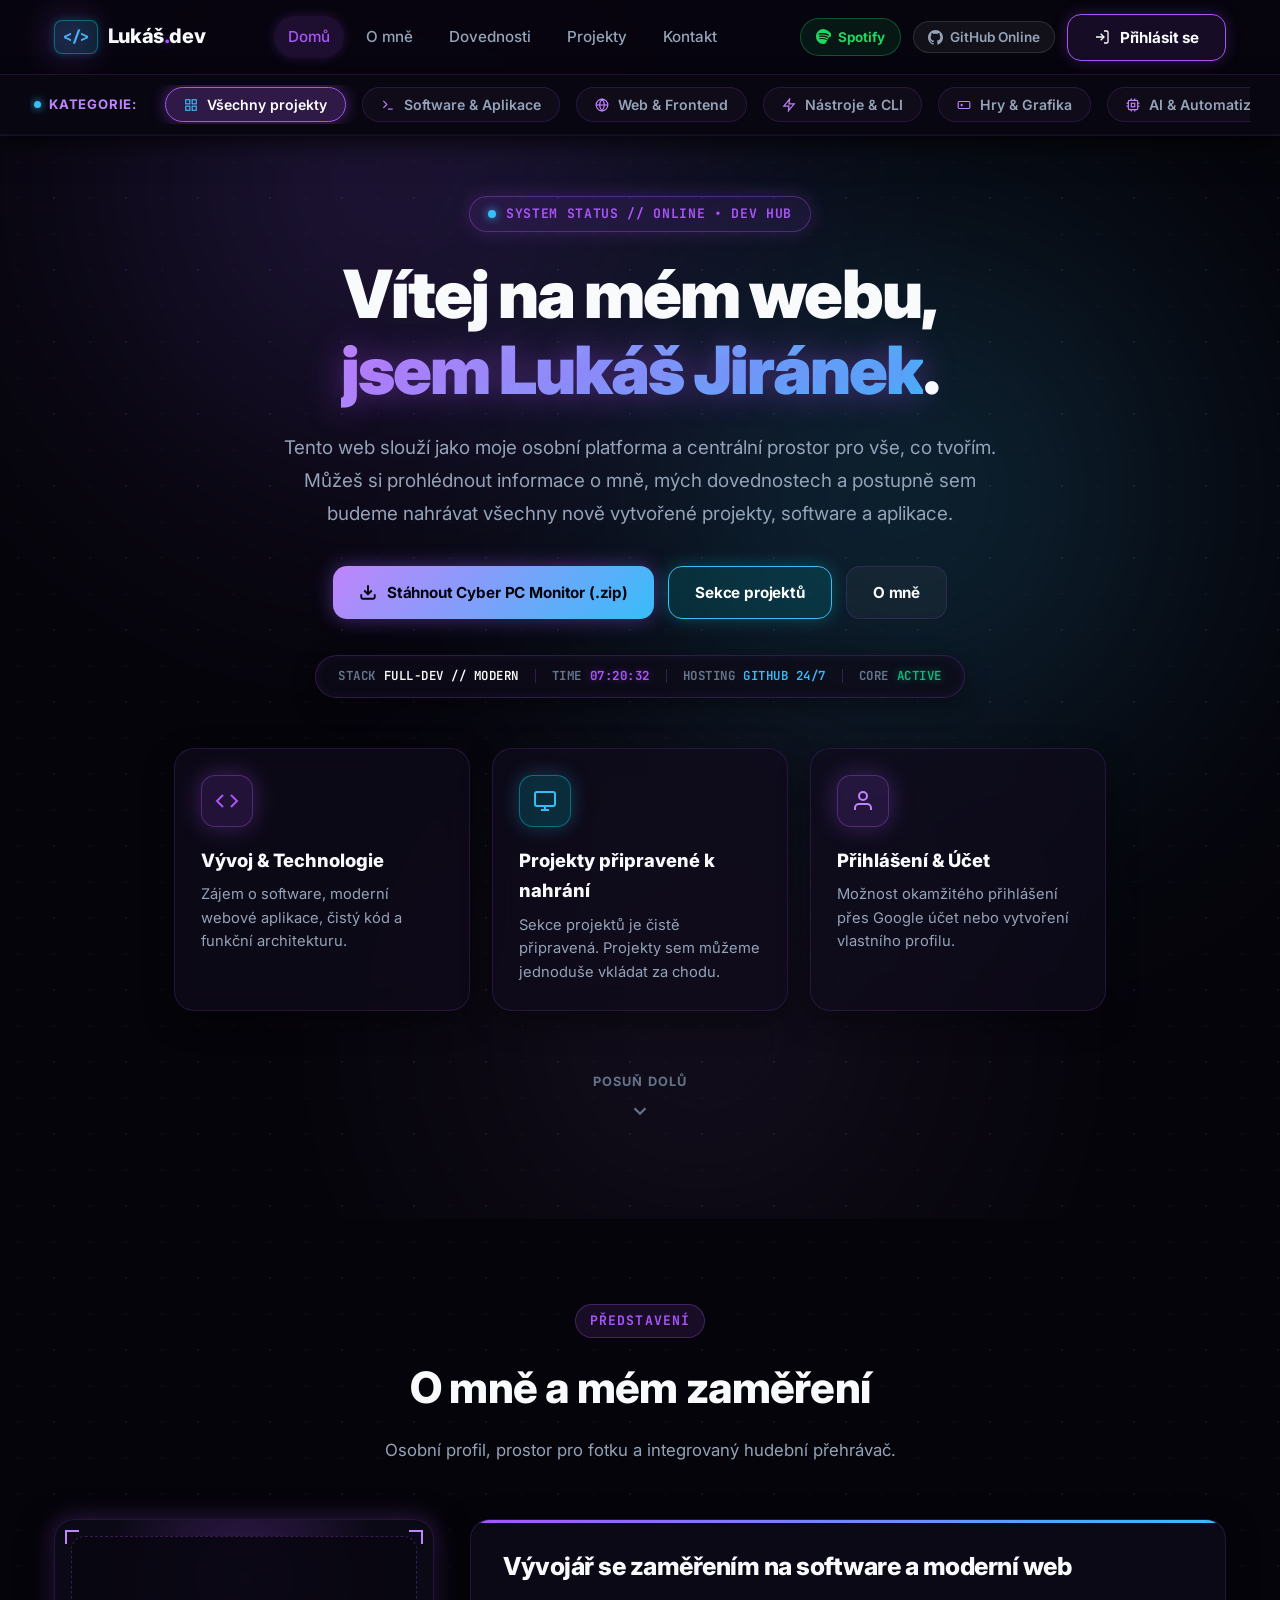
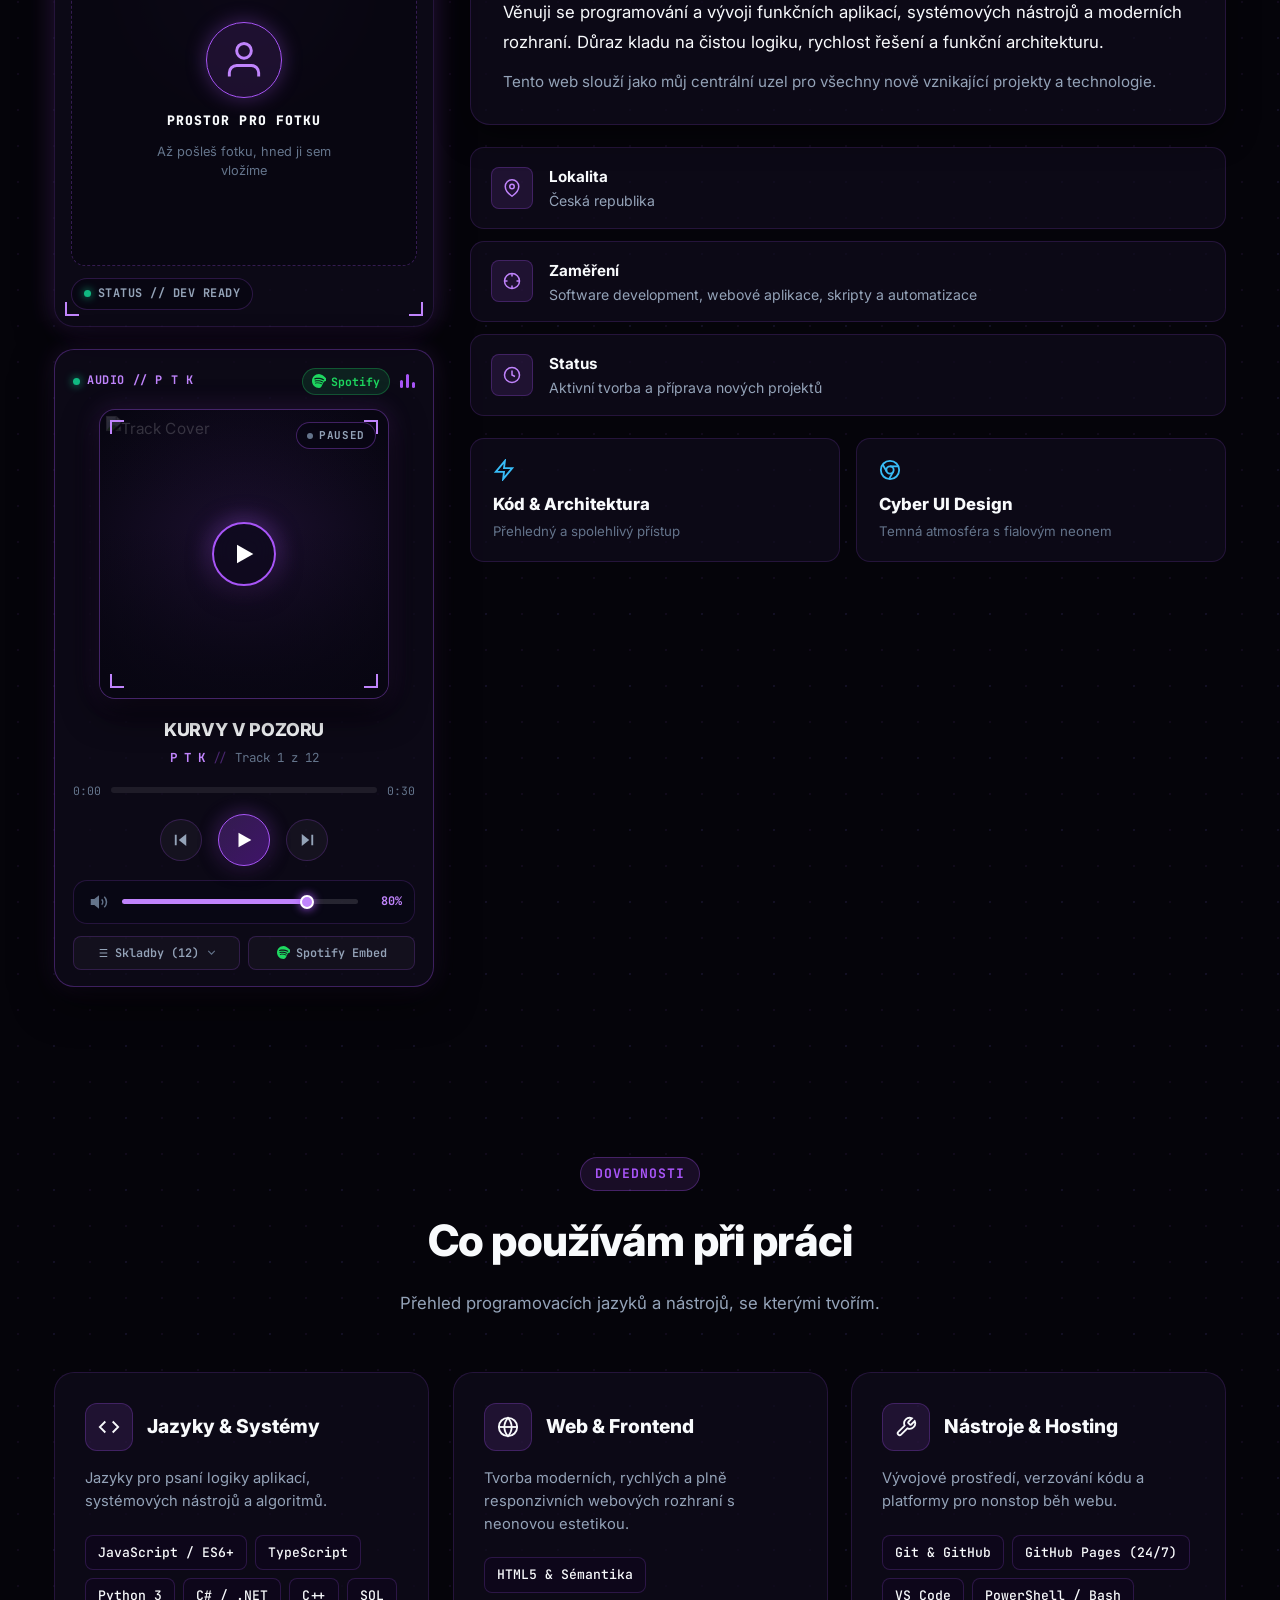
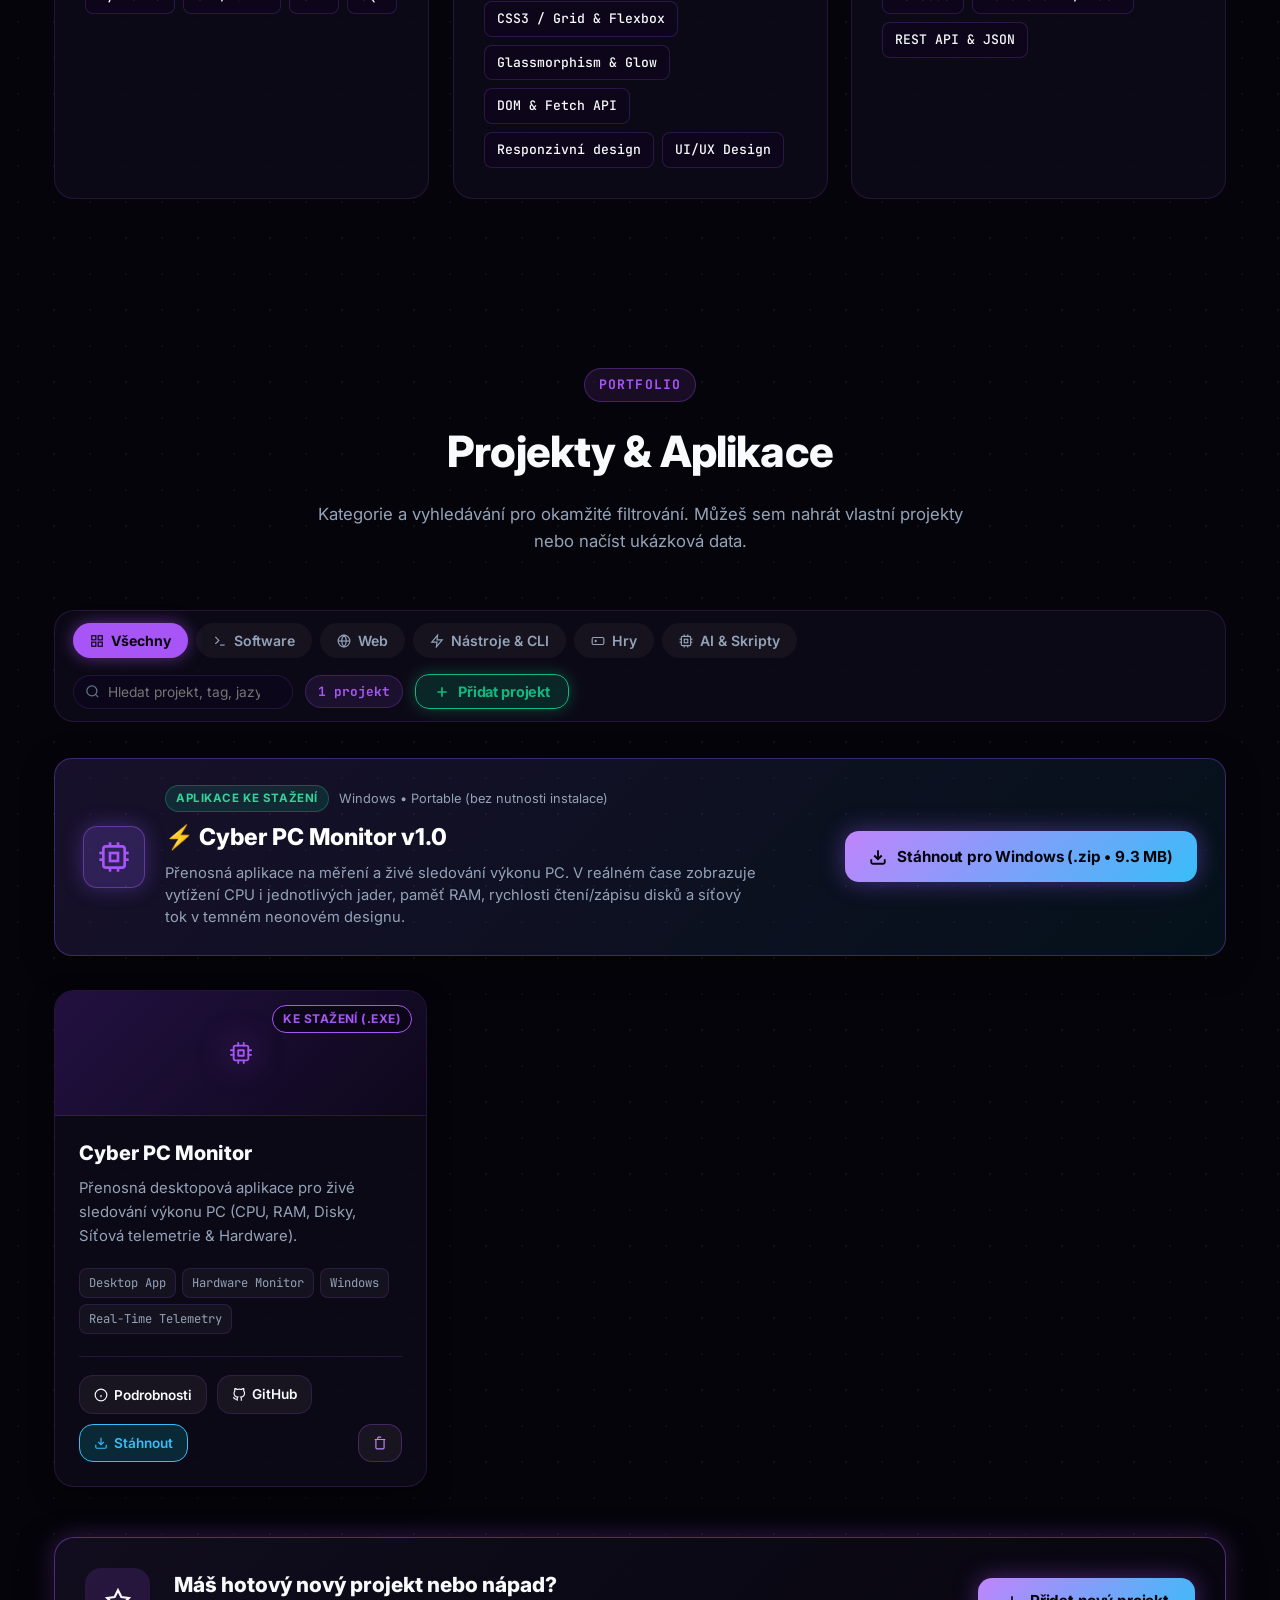
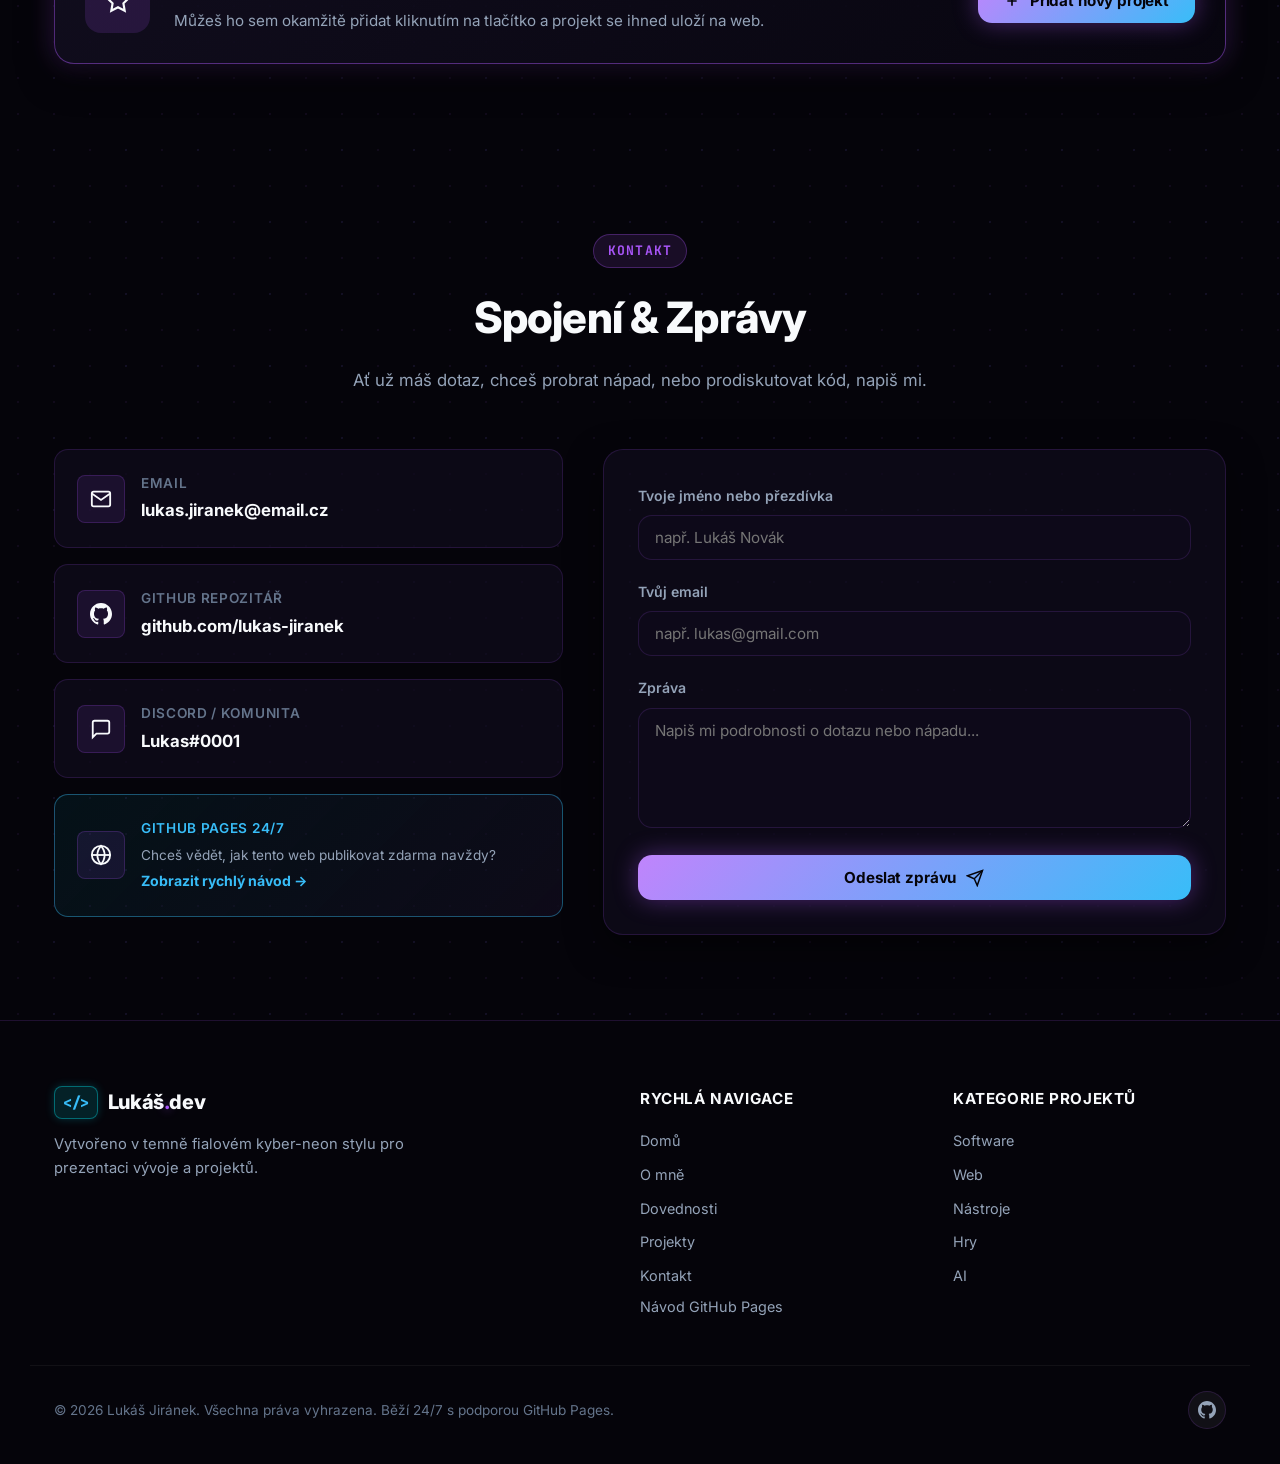
==== index.html @ e16cf323 "Cyber Violet Portfolio & Cyber PC Monitor Hub" ====
<!DOCTYPE html>
<html lang="cs">
<head>
  <meta charset="UTF-8">
  <meta name="viewport" content="width=device-width, initial-scale=1.0">
  <meta name="description" content="Osobní web Lukáše Jiránka – Tmavě fialový neonový design, představení, dovednosti a prostor pro budoucí projekty.">
  <title>Lukáš Jiránek | Osobní Web &amp; Dev Hub</title>

  <!-- Google Fonts: Inter & JetBrains Mono -->
  <link rel="preconnect" href="https://fonts.googleapis.com">
  <link rel="preconnect" href="https://fonts.gstatic.com" crossorigin>
  <link href="https://fonts.googleapis.com/css2?family=Inter:wght@300;400;500;600;700;800;900&family=JetBrains+Mono:wght@400;500;700;800&display=swap" rel="stylesheet">

  <!-- CSS Stylesheet -->
  <link rel="stylesheet" href="css/style.css">
</head>
<body>

  <!-- Plovoucí ukazatel scrollu nahoře (Scroll Progress Bar) -->
  <div class="scroll-progress-bar" id="scroll-progress-bar"></div>

  <!-- =========================================================================
       1. Header & Navigace
       ========================================================================= -->
  <header class="header" id="main-header">
    <div class="container header-container">
      <a href="#home" class="logo">
        <span class="logo-glow"></span>
        <span class="logo-tag">&lt;/&gt;</span>
        <span class="logo-text">Lukáš<span class="neon-dot">.</span>dev</span>
      </a>

      <!-- Hlavní odkazy menu -->
      <nav class="nav" id="nav-menu">
        <a href="#home" class="nav-link active">Domů</a>
        <a href="#about" class="nav-link">O mně</a>
        <a href="#skills" class="nav-link">Dovednosti</a>
        <a href="#projects" class="nav-link">Projekty</a>
        <a href="#contact" class="nav-link">Kontakt</a>
        
        <!-- Mobilní tlačítko přihlášení -->
        <div class="mobile-nav-auth">
          <button class="btn btn-neon-outline btn-sm mobile-auth-btn" id="mobile-auth-btn">
            <svg width="15" height="15" viewBox="0 0 24 24" fill="none" stroke="currentColor" stroke-width="2"><path d="M15 3h4a2 2 0 0 1 2 2v14a2 2 0 0 1-2 2h-4"></path><polyline points="10 17 15 12 10 7"></polyline><line x1="15" y1="12" x2="3" y2="12"></line></svg>
            <span>Přihlásit se</span>
          </button>
        </div>
      </nav>

      <!-- Pravá část hlavičky: Audio FX + GitHub + Auth -->
      <div class="header-actions">
        <!-- Odkaz na Spotify Playlist v O mně -->
        <a href="#spotify-player" class="btn-spotify-pill" id="btn-spotify-header" title="Hudební přehrávač P T K">
          <svg width="15" height="15" viewBox="0 0 24 24" fill="currentColor"><path d="M12 0C5.4 0 0 5.4 0 12s5.4 12 12 12 5.4-12 12-12S18.66 0 12 0zm5.521 17.34c-.24.359-.66.48-1.021.24-2.82-1.74-6.36-2.101-10.561-1.141-.418.122-.779-.179-.899-.539-.12-.421.18-.78.54-.9 4.56-1.021 8.52-.6 11.64 1.32.42.18.479.659.301 1.02zm1.44-3.3c-.301.42-.841.6-1.262.3-3.239-1.98-8.159-2.58-11.939-1.38-.479.12-1.02-.12-1.14-.6-.12-.48.12-1.021.6-1.141C9.6 9.9 15 10.561 18.72 12.84c.361.181.54.78.241 1.2zm.12-3.36C15.24 8.4 8.82 8.16 5.16 9.301c-.6.179-1.2-.181-1.38-.721-.18-.601.18-1.2.72-1.381 4.26-1.26 11.28-1.02 15.721 1.621.539.3.719 1.02.419 1.56-.299.421-1.02.599-1.559.3z"/></svg>
          <span>Spotify</span>
        </a>

        <!-- Tlačítko průvodce GitHub Pages -->
        <button class="btn-github-pill" id="btn-open-github-guide" title="Jak mít web online 24/7 na GitHubu zdarma">
          <svg width="15" height="15" viewBox="0 0 24 24" fill="currentColor"><path d="M12 0c-6.626 0-12 5.373-12 12 0 5.302 3.438 9.8 8.207 11.387.599.111.793-.261.793-.577v-2.234c-3.338.726-4.033-1.416-4.033-1.416-.546-1.387-1.333-1.756-1.333-1.756-1.089-.745.083-.729.083-.729 1.205.084 1.839 1.237 1.839 1.237 1.07 1.834 2.807 1.304 3.492.997.107-.775.418-1.305.762-1.604-2.665-.305-5.467-1.334-5.467-5.931 0-1.311.469-2.381 1.236-3.221-.124-.303-.535-1.524.117-3.176 0 0 1.008-.322 3.301 1.23.957-.266 1.983-.399 3.003-.404 1.02.005 2.047.138 3.006.404 2.291-1.552 3.297-1.23 3.297-1.23.653 1.653.242 2.874.118 3.176.77.84 1.235 1.911 1.235 3.221 0 4.609-2.807 5.624-5.479 5.921.43.372.823 1.102.823 2.222v3.293c0 .319.192.694.801.576 4.765-1.589 8.199-6.086 8.199-11.386 0-6.627-5.373-12-12-12z"/></svg>
          <span>GitHub Online</span>
        </button>

        <!-- Nepřihlášený stav -->
        <button class="btn btn-neon-outline btn-auth" id="btn-open-auth">
          <svg width="16" height="16" viewBox="0 0 24 24" fill="none" stroke="currentColor" stroke-width="2"><path d="M15 3h4a2 2 0 0 1 2 2v14a2 2 0 0 1-2 2h-4"></path><polyline points="10 17 15 12 10 7"></polyline><line x1="15" y1="12" x2="3" y2="12"></line></svg>
          <span>Přihlásit se</span>
        </button>

        <!-- Přihlášený stav (uživatelský profil s dropdownem) -->
        <div class="user-pill-container" id="user-pill-container" style="display: none;">
          <button class="user-pill" id="user-profile-toggle" aria-haspopup="true" aria-expanded="false">
            <div class="user-avatar-wrap">
              <img src="" id="user-avatar" class="user-avatar" alt="Avatar" />
              <span class="user-online-badge"></span>
            </div>
            <span class="user-name" id="user-display-name">Vývojář</span>
            <svg class="chevron-icon" width="14" height="14" viewBox="0 0 24 24" fill="none" stroke="currentColor" stroke-width="2"><polyline points="6 9 12 15 18 9"></polyline></svg>
          </button>

          <!-- Rozbalovací menu uživatele -->
          <div class="user-dropdown" id="user-dropdown">
            <div class="user-dropdown-header">
              <div class="dropdown-avatar-wrap">
                <img src="" id="dropdown-avatar" class="user-avatar" alt="Avatar" />
              </div>
              <div class="dropdown-user-meta">
                <div class="user-dropdown-name" id="dropdown-full-name">Lukáš Jiránek</div>
                <div class="user-dropdown-email" id="dropdown-email">dev@gmail.com</div>
                <span class="user-role-badge" id="dropdown-badge">Google Verified</span>
              </div>
            </div>
            <div class="user-dropdown-divider"></div>
            <button class="user-dropdown-item" id="btn-dropdown-add-project">
              <svg width="16" height="16" viewBox="0 0 24 24" fill="none" stroke="currentColor" stroke-width="2"><line x1="12" y1="5" x2="12" y2="19"></line><line x1="5" y1="12" x2="19" y2="12"></line></svg>
              <span>Přidat nový projekt</span>
            </button>
            <button class="user-dropdown-item" id="btn-dropdown-github-guide">
              <svg width="16" height="16" viewBox="0 0 24 24" fill="none" stroke="currentColor" stroke-width="2"><circle cx="12" cy="12" r="10"></circle><line x1="2" y1="12" x2="22" y2="12"></line><path d="M12 2a15.3 15.3 0 0 1 4 10 15.3 15.3 0 0 1-4 10 15.3 15.3 0 0 1-4-10 15.3 15.3 0 0 1 4-10z"></path></svg>
              <span>Návod: Web nonstop na GitHubu</span>
            </button>
            <div class="user-dropdown-divider"></div>
            <button class="user-dropdown-item logout-item" id="btn-logout">
              <svg width="16" height="16" viewBox="0 0 24 24" fill="none" stroke="currentColor" stroke-width="2"><path d="M9 21H5a2 2 0 0 1-2-2V5a2 2 0 0 1 2-2h4"></path><polyline points="16 17 21 12 16 7"></polyline><line x1="21" y1="12" x2="9" y2="12"></line></svg>
              <span>Odhlásit se</span>
            </button>
          </div>
        </div>

        <!-- Mobilní toggle hamburger -->
        <button class="mobile-toggle" id="mobile-toggle" aria-label="Otevřít menu">
          <svg width="24" height="24" viewBox="0 0 24 24" fill="none" stroke="currentColor" stroke-width="2"><line x1="3" y1="12" x2="21" y2="12"></line><line x1="3" y1="6" x2="21" y2="6"></line><line x1="3" y1="18" x2="21" y2="18"></line></svg>
        </button>
      </div>
    </div>

    <!-- =========================================================================
         Horní lišta kategorií pro rychlý skok (Quick Category Jump Bar)
         Klikneš na kategorii a hned tě to na ni plynule mrskne a vyfiltruje!
         ========================================================================= -->
    <div class="category-strip" id="category-strip">
      <div class="container category-strip-inner">
        <span class="strip-label">
          <span class="strip-pulse"></span>
          Kategorie:
        </span>
        <div class="strip-buttons" id="strip-buttons">
          <button class="strip-btn active" data-category="all">
            <span class="strip-icon">
              <svg width="14" height="14" viewBox="0 0 24 24" fill="none" stroke="currentColor" stroke-width="2"><rect x="3" y="3" width="7" height="7"></rect><rect x="14" y="3" width="7" height="7"></rect><rect x="14" y="14" width="7" height="7"></rect><rect x="3" y="14" width="7" height="7"></rect></svg>
            </span>
            <span>Všechny projekty</span>
          </button>
          <button class="strip-btn" data-category="software">
            <span class="strip-icon">
              <svg width="14" height="14" viewBox="0 0 24 24" fill="none" stroke="currentColor" stroke-width="2"><polyline points="4 17 10 11 4 5"></polyline><line x1="12" y1="19" x2="20" y2="19"></line></svg>
            </span>
            <span>Software &amp; Aplikace</span>
          </button>
          <button class="strip-btn" data-category="web">
            <span class="strip-icon">
              <svg width="14" height="14" viewBox="0 0 24 24" fill="none" stroke="currentColor" stroke-width="2"><circle cx="12" cy="12" r="10"></circle><line x1="2" y1="12" x2="22" y2="12"></line><path d="M12 2a15.3 15.3 0 0 1 4 10 15.3 15.3 0 0 1-4 10 15.3 15.3 0 0 1-4-10 15.3 15.3 0 0 1 4-10z"></path></svg>
            </span>
            <span>Web &amp; Frontend</span>
          </button>
          <button class="strip-btn" data-category="tools">
            <span class="strip-icon">
              <svg width="14" height="14" viewBox="0 0 24 24" fill="none" stroke="currentColor" stroke-width="2"><polygon points="13 2 3 14 12 14 11 22 21 10 12 10 13 2"></polygon></svg>
            </span>
            <span>Nástroje &amp; CLI</span>
          </button>
          <button class="strip-btn" data-category="games">
            <span class="strip-icon">
              <svg width="14" height="14" viewBox="0 0 24 24" fill="none" stroke="currentColor" stroke-width="2"><line x1="6" y1="12" x2="10" y2="12"></line><line x1="8" y1="10" x2="8" y2="14"></line><line x1="15" y1="13" x2="15.01" y2="13"></line><line x1="18" y1="11" x2="18.01" y2="11"></line><rect x="2" y="6" width="20" height="12" rx="2"></rect></svg>
            </span>
            <span>Hry &amp; Grafika</span>
          </button>
          <button class="strip-btn" data-category="ai">
            <span class="strip-icon">
              <svg width="14" height="14" viewBox="0 0 24 24" fill="none" stroke="currentColor" stroke-width="2"><rect x="4" y="4" width="16" height="16" rx="2"></rect><rect x="9" y="9" width="6" height="6"></rect><line x1="9" y1="1" x2="9" y2="4"></line><line x1="15" y1="1" x2="15" y2="4"></line><line x1="9" y1="20" x2="9" y2="23"></line><line x1="15" y1="20" x2="15" y2="23"></line><line x1="20" y1="9" x2="23" y2="9"></line><line x1="20" y1="14" x2="23" y2="14"></line><line x1="1" y1="9" x2="4" y2="9"></line><line x1="1" y1="14" x2="4" y2="14"></line></svg>
            </span>
            <span>AI &amp; Automatizace</span>
          </button>
        </div>
      </div>
    </div>
  </header>

  <main>
    <!-- =========================================================================
         2. Uvítací sekce Domů (Welcome Landing + Cyber HUD)
         ========================================================================= -->
    <section class="hero hero-welcome" id="home">
      <div class="hero-bg-lights">
        <div class="light-orb light-purple"></div>
        <div class="light-orb light-cyan"></div>
        <div class="light-orb light-purple-subtle"></div>
      </div>

      <div class="container hero-welcome-container">
        <div class="welcome-box scroll-reveal">
          <div class="welcome-pill">
            <span class="cyber-pulse-dot"></span>
            <span>SYSTEM STATUS // ONLINE &bull; DEV HUB</span>
          </div>

          <h1 class="welcome-main-title">
            Vítej na mém webu, <br>
            <span class="gradient-text neon-glow-text">jsem Lukáš Jiránek</span>.
          </h1>

          <p class="welcome-desc-text">
            Tento web slouží jako moje osobní platforma a centrální prostor pro vše, co tvořím. 
            Můžeš si prohlédnout informace o mně, mých dovednostech a postupně sem budeme nahrávat všechny nově vytvořené projekty, software a aplikace.
          </p>

          <div class="welcome-btn-group">
            <a href="Cyber_PC_Monitor_v1.0.zip" download class="btn btn-primary" style="box-shadow: 0 0 20px rgba(139,92,246,0.45);" title="Stáhnout aplikaci pro PC">
              <svg width="18" height="18" viewBox="0 0 24 24" fill="none" stroke="currentColor" stroke-width="2.5"><path d="M21 15v4a2 2 0 0 1-2 2H5a2 2 0 0 1-2-2v-4"></path><polyline points="7 10 12 15 17 10"></polyline><line x1="12" y1="15" x2="12" y2="3"></line></svg>
              <span>Stáhnout Cyber PC Monitor (.zip)</span>
            </a>
            <a href="#projects" class="btn btn-neon-cyan">
              <span>Sekce projektů</span>
            </a>
            <a href="#about" class="btn btn-outline">
              <span>O mně</span>
            </a>
          </div>

          <!-- Cyber HUD Telemetry Bar -->
          <div class="cyber-hud-bar">
            <div class="hud-item">
              <span class="hud-label">STACK</span>
              <span class="hud-value">FULL-DEV // MODERN</span>
            </div>
            <div class="hud-divider"></div>
            <div class="hud-item">
              <span class="hud-label">TIME</span>
              <span class="hud-value hud-clock" id="cyber-hud-clock">--:--:--</span>
            </div>
            <div class="hud-divider"></div>
            <div class="hud-item">
              <span class="hud-label">HOSTING</span>
              <span class="hud-value text-neon-cyan">GITHUB 24/7</span>
            </div>
            <div class="hud-divider"></div>
            <div class="hud-item">
              <span class="hud-label">CORE</span>
              <span class="hud-value text-neon-green">ACTIVE</span>
            </div>
          </div>
        </div>

        <!-- 3 elegantní uvítací karty s SVG ikonami (bez emoji) -->
        <div class="welcome-cards-grid">
          <div class="welcome-feature-card scroll-reveal" style="--delay: 0.1s;">
            <div class="feat-icon-bubble purple-bubble">
              <svg width="24" height="24" viewBox="0 0 24 24" fill="none" stroke="currentColor" stroke-width="2"><polyline points="16 18 22 12 16 6"></polyline><polyline points="8 6 2 12 8 18"></polyline></svg>
            </div>
            <h3>Vývoj &amp; Technologie</h3>
            <p>Zájem o software, moderní webové aplikace, čistý kód a funkční architekturu.</p>
          </div>

          <div class="welcome-feature-card scroll-reveal" style="--delay: 0.2s;">
            <div class="feat-icon-bubble cyan-bubble">
              <svg width="24" height="24" viewBox="0 0 24 24" fill="none" stroke="currentColor" stroke-width="2"><rect x="2" y="3" width="20" height="14" rx="2" ry="2"></rect><line x1="8" y1="21" x2="16" y2="21"></line><line x1="12" y1="17" x2="12" y2="21"></line></svg>
            </div>
            <h3>Projekty připravené k nahrání</h3>
            <p>Sekce projektů je čistě připravená. Projekty sem můžeme jednoduše vkládat za chodu.</p>
          </div>

          <div class="welcome-feature-card scroll-reveal" style="--delay: 0.3s;">
            <div class="feat-icon-bubble magenta-bubble">
              <svg width="24" height="24" viewBox="0 0 24 24" fill="none" stroke="currentColor" stroke-width="2"><path d="M20 21v-2a4 4 0 0 0-4-4H8a4 4 0 0 0-4 4v2"></path><circle cx="12" cy="7" r="4"></circle></svg>
            </div>
            <h3>Přihlášení &amp; Účet</h3>
            <p>Možnost okamžitého přihlášení přes Google účet nebo vytvoření vlastního profilu.</p>
          </div>
        </div>

        <!-- Indikátor pro posun dolů -->
        <div class="scroll-down-hint scroll-reveal">
          <a href="#about" class="scroll-down-link" aria-label="Posunout dolů na sekci O mně">
            <span class="hint-text">Posuň dolů</span>
            <div class="hint-arrow">
              <svg width="22" height="22" viewBox="0 0 24 24" fill="none" stroke="currentColor" stroke-width="2.5"><polyline points="6 9 12 15 18 9"></polyline></svg>
            </div>
          </a>
        </div>
      </div>
    </section>

    <!-- =========================================================================
         3. Sekce O mně (Stručné představení, prostor pro fotku & Spotify playlist)
         ========================================================================= -->
    <section class="about" id="about">
      <div class="container">
        <div class="section-header scroll-reveal">
          <span class="section-badge">Představení</span>
          <h2 class="section-title">O mně a mém zaměření</h2>
          <p class="section-subtitle">Osobní profil, prostor pro fotku a integrovaný hudební přehrávač.</p>
        </div>

        <div class="about-layout-grid">
          <!-- Levý sloupec: Prostor pro fotku + Cyber Hudební Přehrávač -->
          <div class="about-media-col scroll-reveal" style="--delay: 0.1s;">
            <!-- Rám pro fotografii připravený pro vložení tvé fotky -->
            <div class="profile-photo-frame" id="profile-photo-frame">
              <div class="photo-ambient-glow"></div>
              <div class="photo-corner corner-tl"></div>
              <div class="photo-corner corner-tr"></div>
              <div class="photo-corner corner-bl"></div>
              <div class="photo-corner corner-br"></div>
              
              <div class="photo-wrapper">
                <img src="" id="user-profile-image" class="profile-actual-img" alt="Lukáš Jiránek" style="display: none;">
                <div class="photo-placeholder-content" id="photo-placeholder">
                  <div class="placeholder-cyber-avatar">
                    <svg width="44" height="44" viewBox="0 0 24 24" fill="none" stroke="currentColor" stroke-width="1.6">
                      <path d="M20 21v-2a4 4 0 0 0-4-4H8a4 4 0 0 0-4 4v2"></path>
                      <circle cx="12" cy="7" r="4"></circle>
                    </svg>
                  </div>
                  <span class="placeholder-label">PROSTOR PRO FOTKU</span>
                  <span class="placeholder-sublabel">Až pošleš fotku, hned ji sem vložíme</span>
                </div>
              </div>

              <div class="photo-status-pill">
                <span class="status-live-dot"></span>
                <span>STATUS // DEV READY</span>
              </div>
            </div>

            <!-- Kybernetický hudební přehrávač s dynamickým čtvercem a ovládáním hlasitosti -->
            <div class="cyber-player-card" id="spotify-player">
              <!-- Horní lišta přehrávače -->
              <div class="player-top-bar">
                <div class="player-source-tag">
                  <span class="status-live-dot" id="player-live-dot"></span>
                  <span class="tag-title">AUDIO // P T K</span>
                </div>
                <div class="player-top-right">
                  <a href="https://open.spotify.com/playlist/37i9dQZF1DZ06evO37tkas?si=ded2d49ee8174476" target="_blank" rel="noopener noreferrer" class="spotify-direct-link" title="Otevřít playlist na Spotify">
                    <svg width="14" height="14" viewBox="0 0 24 24" fill="#1ed760"><path d="M12 0C5.4 0 0 5.4 0 12s5.4 12 12 12 5.4-12 12-12S18.66 0 12 0zm5.521 17.34c-.24.359-.66.48-1.021.24-2.82-1.74-6.36-2.101-10.561-1.141-.418.122-.779-.179-.899-.539-.12-.421.18-.78.54-.9 4.56-1.021 8.52-.6 11.64 1.32.42.18.479.659.301 1.02zm1.44-3.3c-.301.42-.841.6-1.262.3-3.239-1.98-8.159-2.58-11.939-1.38-.479.12-1.02-.12-1.14-.6-.12-.48.12-1.021.6-1.141C9.6 9.9 15 10.561 18.72 12.84c.361.181.54.78.241 1.2zm.12-3.36C15.24 8.4 8.82 8.16 5.16 9.301c-.6.179-1.2-.181-1.38-.721-.18-.601.18-1.2.72-1.381 4.26-1.26 11.28-1.02 15.721 1.621.539.3.719 1.02.419 1.56-.299.421-1.02.599-1.559.3z"/></svg>
                    <span>Spotify</span>
                  </a>
                  <div class="spotify-eq-bars" id="player-eq-bars">
                    <span class="eq-bar bar-1"></span>
                    <span class="eq-bar bar-2"></span>
                    <span class="eq-bar bar-3"></span>
                  </div>
                </div>
              </div>

              <!-- PŘEHRÁVAJÍCÍ ČTVEREC (Enlarged Cyber Square with Dynamic Track Artwork) -->
              <div class="player-cover-square" id="player-cover-square">
                <div class="square-ambient-aura"></div>
                <div class="photo-corner corner-tl"></div>
                <div class="photo-corner corner-tr"></div>
                <div class="photo-corner corner-bl"></div>
                <div class="photo-corner corner-br"></div>
                
                <!-- Holografický rotující vinyl kruh při přehrávání -->
                <div class="player-vinyl-ring" id="player-vinyl-ring"></div>

                <!-- Dynamický obrázek aktuálního tracku -->
                <img id="player-cover-img" class="player-cover-img" src="https://i.scdn.co/image/ab67616d0000b2739b984ae66034d41264ddc29a" alt="Track Cover" />

                <!-- Gradientní zatmavení ve spodní části -->
                <div class="cover-overlay-gradient"></div>

                <!-- Středové Play/Pause tlačítko -->
                <button class="cover-center-play-btn" id="cover-play-btn" title="Přehrát / Pozastavit">
                  <svg class="icon-play" width="28" height="28" viewBox="0 0 24 24" fill="currentColor">
                    <polygon points="6 4 20 12 6 20 6 4"></polygon>
                  </svg>
                  <svg class="icon-pause" width="28" height="28" viewBox="0 0 24 24" fill="currentColor" style="display: none;">
                    <rect x="6" y="4" width="4" height="16"></rect>
                    <rect x="14" y="4" width="4" height="16"></rect>
                  </svg>
                </button>

                <!-- Status v rohu čtverce -->
                <div class="cover-status-badge" id="cover-status-badge">
                  <span class="status-indicator"></span>
                  <span id="cover-status-text">PŘIPRAVENO</span>
                </div>
              </div>

              <!-- Informace o tracku -->
              <div class="player-track-meta">
                <h4 class="player-track-name" id="player-track-name">KURVY V POZORU</h4>
                <div class="player-artist-row">
                  <span class="player-artist-name">P T K</span>
                  <span class="cyber-sep">//</span>
                  <span class="player-track-index" id="player-track-index">Track 1 z 12</span>
                </div>
              </div>

              <!-- Časová osa / Scrubber bar -->
              <div class="player-scrubber-row">
                <span class="player-time" id="player-curr-time">0:00</span>
                <div class="player-progress-track" id="player-progress-track" title="Kliknutím přeskočit">
                  <div class="player-progress-fill" id="player-progress-fill" style="width: 0%;"></div>
                  <div class="player-progress-thumb" id="player-progress-thumb" style="left: 0%;"></div>
                </div>
                <span class="player-time" id="player-total-time">0:30</span>
              </div>

              <!-- Hlavní ovládací tlačítka -->
              <div class="player-controls-row">
                <button class="ctrl-btn" id="btn-prev-track" title="Předchozí track">
                  <svg width="18" height="18" viewBox="0 0 24 24" fill="currentColor">
                    <polygon points="19 20 9 12 19 4 19 20"></polygon>
                    <line x1="5" y1="19" x2="5" y2="5" stroke="currentColor" stroke-width="2.5"></line>
                  </svg>
                </button>

                <button class="ctrl-btn ctrl-btn-play" id="btn-main-play" title="Přehrát / Zastavit">
                  <svg class="icon-play" width="22" height="22" viewBox="0 0 24 24" fill="currentColor">
                    <polygon points="6 4 20 12 6 20 6 4"></polygon>
                  </svg>
                  <svg class="icon-pause" width="22" height="22" viewBox="0 0 24 24" fill="currentColor" style="display: none;">
                    <rect x="6" y="4" width="4" height="16"></rect>
                    <rect x="14" y="4" width="4" height="16"></rect>
                  </svg>
                </button>

                <button class="ctrl-btn" id="btn-next-track" title="Další track">
                  <svg width="18" height="18" viewBox="0 0 24 24" fill="currentColor">
                    <polygon points="5 4 15 12 5 20 5 4"></polygon>
                    <line x1="19" y1="5" x2="19" y2="19" stroke="currentColor" stroke-width="2.5"></line>
                  </svg>
                </button>
              </div>

              <!-- OVLÁDÁNÍ HLASITOSTI (Volume Slider + Mute + Procenta) -->
              <div class="player-volume-section">
                <button class="volume-mute-btn" id="btn-player-mute" title="Ztlumit / Zapnout zvuk">
                  <svg id="vol-icon-high" width="18" height="18" viewBox="0 0 24 24" fill="none" stroke="currentColor" stroke-width="2">
                    <polygon points="11 5 6 9 2 9 2 15 6 15 11 19 11 5" fill="currentColor"></polygon>
                    <path d="M15.54 8.46a5 5 0 0 1 0 7.07"></path>
                    <path d="M19.07 4.93a10 10 0 0 1 0 14.14"></path>
                  </svg>
                  <svg id="vol-icon-low" width="18" height="18" viewBox="0 0 24 24" fill="none" stroke="currentColor" stroke-width="2" style="display: none;">
                    <polygon points="11 5 6 9 2 9 2 15 6 15 11 19 11 5" fill="currentColor"></polygon>
                    <path d="M15.54 8.46a5 5 0 0 1 0 7.07"></path>
                  </svg>
                  <svg id="vol-icon-mute" width="18" height="18" viewBox="0 0 24 24" fill="none" stroke="currentColor" stroke-width="2" style="display: none;">
                    <polygon points="11 5 6 9 2 9 2 15 6 15 11 19 11 5" fill="currentColor"></polygon>
                    <line x1="23" y1="9" x2="17" y2="15"></line>
                    <line x1="17" y1="9" x2="23" y2="15"></line>
                  </svg>
                </button>
                <div class="volume-slider-wrapper">
                  <input type="range" id="player-volume-slider" class="cyber-volume-slider" min="0" max="100" value="80" aria-label="Hlasitost přehrávače" />
                </div>
                <span class="volume-pct" id="player-volume-pct">80%</span>
              </div>

              <!-- Lišta pro přepnutí playlistu & Spotify Embedu -->
              <div class="player-tracklist-toggle-bar">
                <button class="btn-tracklist-toggle" id="btn-tracklist-toggle" title="Zobrazit / skrýt seznam skladeb">
                  <svg class="toggle-icon" width="14" height="14" viewBox="0 0 24 24" fill="none" stroke="currentColor" stroke-width="2"><line x1="8" y1="6" x2="21" y2="6"></line><line x1="8" y1="12" x2="21" y2="12"></line><line x1="8" y1="18" x2="21" y2="18"></line><line x1="3" y1="6" x2="3.01" y2="6"></line><line x1="3" y1="12" x2="3.01" y2="12"></line><line x1="3" y1="18" x2="3.01" y2="18"></line></svg>
                  <span>Skladby (12)</span>
                  <svg class="chevron-icon" id="tracklist-chevron" width="13" height="13" viewBox="0 0 24 24" fill="none" stroke="currentColor" stroke-width="2"><polyline points="6 9 12 15 18 9"></polyline></svg>
                </button>
                <button class="btn-spotify-toggle" id="btn-spotify-embed-toggle" title="Zobrazit originální Spotify widget">
                  <svg width="13" height="13" viewBox="0 0 24 24" fill="#1ed760"><path d="M12 0C5.4 0 0 5.4 0 12s5.4 12 12 12 5.4-12 12-12S18.66 0 12 0zm5.521 17.34c-.24.359-.66.48-1.021.24-2.82-1.74-6.36-2.101-10.561-1.141-.418.122-.779-.179-.899-.539-.12-.421.18-.78.54-.9 4.56-1.021 8.52-.6 11.64 1.32.42.18.479.659.301 1.02zm1.44-3.3c-.301.42-.841.6-1.262.3-3.239-1.98-8.159-2.58-11.939-1.38-.479.12-1.02-.12-1.14-.6-.12-.48.12-1.021.6-1.141C9.6 9.9 15 10.561 18.72 12.84c.361.181.54.78.241 1.2zm.12-3.36C15.24 8.4 8.82 8.16 5.16 9.301c-.6.179-1.2-.181-1.38-.721-.18-.601.18-1.2.72-1.381 4.26-1.26 11.28-1.02 15.721 1.621.539.3.719 1.02.419 1.56-.299.421-1.02.599-1.559.3z"/></svg>
                  <span>Spotify Embed</span>
                </button>
              </div>

              <!-- Rozbalovací seznam tracků s miniaturami obalů -->
              <div class="player-tracklist-drawer" id="player-tracklist-drawer">
                <div class="tracklist-items" id="tracklist-items-container">
                  <!-- Generováno dynamicky v JS -->
                </div>
              </div>

              <!-- Skrytý kontejner pro oficiální Spotify Embed (na přepnutí) -->
              <div class="spotify-embed-collapsible" id="spotify-embed-collapsible" style="display: none;">
                <div class="spotify-iframe-wrap">
                  <iframe style="border-radius:12px;" src="https://open.spotify.com/embed/playlist/37i9dQZF1DZ06evO37tkas?utm_source=generator&theme=0" width="100%" height="152" frameBorder="0" allowfullscreen="" allow="autoplay; clipboard-write; encrypted-media; fullscreen; picture-in-picture" loading="lazy"></iframe>
                </div>
              </div>

              <!-- Skrytý HTML5 Audio element pro přehrávání -->
              <audio id="cyber-audio-element" preload="auto"></audio>
            </div>
          </div>

          <!-- Pravý sloupec: Krátký popis (pár vět) + kompaktní karty -->
          <div class="about-content-col scroll-reveal" style="--delay: 0.2s;">
            <div class="about-concise-box">
              <h3 class="about-heading">Vývojář se zaměřením na software a moderní web</h3>
              <p class="about-lead">
                Věnuji se programování a vývoji funkčních aplikací, systémových nástrojů a moderních rozhraní. 
                Důraz kladu na čistou logiku, rychlost řešení a funkční architekturu.
              </p>
              <p class="about-sub">
                Tento web slouží jako můj centrální uzel pro všechny nově vznikající projekty a technologie.
              </p>
            </div>

            <div class="about-info-cards-stack">
              <div class="info-card-compact">
                <div class="info-icon">
                  <svg width="18" height="18" viewBox="0 0 24 24" fill="none" stroke="currentColor" stroke-width="2"><path d="M21 10c0 7-9 13-9 13s-9-6-9-13a9 9 0 0 1 18 0z"></path><circle cx="12" cy="10" r="3"></circle></svg>
                </div>
                <div class="info-details">
                  <h4>Lokalita</h4>
                  <p>Česká republika</p>
                </div>
              </div>

              <div class="info-card-compact">
                <div class="info-icon">
                  <svg width="18" height="18" viewBox="0 0 24 24" fill="none" stroke="currentColor" stroke-width="2"><circle cx="12" cy="12" r="10"></circle><line x1="22" y1="12" x2="18" y2="12"></line><line x1="6" y1="12" x2="2" y2="12"></line><line x1="12" y1="6" x2="12" y2="2"></line><line x1="12" y1="22" x2="12" y2="18"></line></svg>
                </div>
                <div class="info-details">
                  <h4>Zaměření</h4>
                  <p>Software development, webové aplikace, skripty a automatizace</p>
                </div>
              </div>

              <div class="info-card-compact">
                <div class="info-icon">
                  <svg width="18" height="18" viewBox="0 0 24 24" fill="none" stroke="currentColor" stroke-width="2"><circle cx="12" cy="12" r="10"></circle><polyline points="12 6 12 12 16 14"></polyline></svg>
                </div>
                <div class="info-details">
                  <h4>Status</h4>
                  <p>Aktivní tvorba a příprava nových projektů</p>
                </div>
              </div>
            </div>

            <!-- Dvě zvýrazněné kartičky -->
            <div class="about-highlights">
              <div class="highlight-card">
                <div class="highlight-icon">
                  <svg width="22" height="22" viewBox="0 0 24 24" fill="none" stroke="currentColor" stroke-width="2"><polygon points="13 2 3 14 12 14 11 22 21 10 12 10 13 2"></polygon></svg>
                </div>
                <div class="highlight-number">Kód &amp; Architektura</div>
                <div class="highlight-label">Přehledný a spolehlivý přístup</div>
              </div>
              <div class="highlight-card">
                <div class="highlight-icon">
                  <svg width="22" height="22" viewBox="0 0 24 24" fill="none" stroke="currentColor" stroke-width="2"><circle cx="12" cy="12" r="10"></circle><circle cx="12" cy="12" r="4"></circle><line x1="21.17" y1="8" x2="12" y2="8"></line><line x1="3.95" y1="6.06" x2="8.54" y2="14"></line><line x1="10.88" y1="21.94" x2="15.46" y2="14"></line></svg>
                </div>
                <div class="highlight-number">Cyber UI Design</div>
                <div class="highlight-label">Temná atmosféra s fialovým neonem</div>
              </div>
            </div>
          </div>
        </div>
      </div>
    </section>

    <!-- =========================================================================
         4. Dovednosti / Tech Stack
         ========================================================================= -->
    <section class="skills" id="skills">
      <div class="container">
        <div class="section-header scroll-reveal">
          <span class="section-badge">Dovednosti</span>
          <h2 class="section-title">Co používám při práci</h2>
          <p class="section-subtitle">Přehled programovacích jazyků a nástrojů, se kterými tvořím.</p>
        </div>

        <div class="skills-grid">
          <!-- Programovací jazyky -->
          <div class="skill-category scroll-reveal" style="--delay: 0.1s;">
            <div class="category-header">
              <div class="category-icon">
                <svg width="22" height="22" viewBox="0 0 24 24" fill="none" stroke="currentColor" stroke-width="2"><polyline points="16 18 22 12 16 6"></polyline><polyline points="8 6 2 12 8 18"></polyline></svg>
              </div>
              <h3 class="category-title">Jazyky &amp; Systémy</h3>
            </div>
            <p class="category-desc">
              Jazyky pro psaní logiky aplikací, systémových nástrojů a algoritmů.
            </p>
            <div class="skill-tags">
              <span class="skill-tag">JavaScript / ES6+</span>
              <span class="skill-tag">TypeScript</span>
              <span class="skill-tag">Python 3</span>
              <span class="skill-tag">C# / .NET</span>
              <span class="skill-tag">C++</span>
              <span class="skill-tag">SQL</span>
            </div>
          </div>

          <!-- Web & Frontend -->
          <div class="skill-category scroll-reveal" style="--delay: 0.2s;">
            <div class="category-header">
              <div class="category-icon">
                <svg width="22" height="22" viewBox="0 0 24 24" fill="none" stroke="currentColor" stroke-width="2"><circle cx="12" cy="12" r="10"></circle><line x1="2" y1="12" x2="22" y2="12"></line><path d="M12 2a15.3 15.3 0 0 1 4 10 15.3 15.3 0 0 1-4 10 15.3 15.3 0 0 1-4-10 15.3 15.3 0 0 1 4-10z"></path></svg>
              </div>
              <h3 class="category-title">Web &amp; Frontend</h3>
            </div>
            <p class="category-desc">
              Tvorba moderních, rychlých a plně responzivních webových rozhraní s neonovou estetikou.
            </p>
            <div class="skill-tags">
              <span class="skill-tag">HTML5 &amp; Sémantika</span>
              <span class="skill-tag">CSS3 / Grid &amp; Flexbox</span>
              <span class="skill-tag">Glassmorphism &amp; Glow</span>
              <span class="skill-tag">DOM &amp; Fetch API</span>
              <span class="skill-tag">Responzivní design</span>
              <span class="skill-tag">UI/UX Design</span>
            </div>
          </div>

          <!-- Nástroje & Workflow -->
          <div class="skill-category scroll-reveal" style="--delay: 0.3s;">
            <div class="category-header">
              <div class="category-icon">
                <svg width="22" height="22" viewBox="0 0 24 24" fill="none" stroke="currentColor" stroke-width="2"><path d="M14.7 6.3a1 1 0 0 0 0 1.4l1.6 1.6a1 1 0 0 0 1.4 0l3.77-3.77a6 6 0 0 1-7.94 7.94l-6.91 6.91a2.12 2.12 0 0 1-3-3l6.91-6.91a6 6 0 0 1 7.94-7.94l-3.76 3.76z"></path></svg>
              </div>
              <h3 class="category-title">Nástroje &amp; Hosting</h3>
            </div>
            <p class="category-desc">
              Vývojové prostředí, verzování kódu a platformy pro nonstop běh webu.
            </p>
            <div class="skill-tags">
              <span class="skill-tag">Git &amp; GitHub</span>
              <span class="skill-tag">GitHub Pages (24/7)</span>
              <span class="skill-tag">VS Code</span>
              <span class="skill-tag">PowerShell / Bash</span>
              <span class="skill-tag">REST API &amp; JSON</span>
            </div>
          </div>
        </div>
      </div>
    </section>

    <!-- =========================================================================
         5. Projekty / Portfolio & Správa projektů (s živým vyhledáváním a filtry)
         ========================================================================= -->
    <section class="projects" id="projects">
      <div class="container">
        <div class="section-header scroll-reveal">
          <span class="section-badge">Portfolio</span>
          <h2 class="section-title">Projekty &amp; Aplikace</h2>
          <p class="section-subtitle">
            Kategorie a vyhledávání pro okamžité filtrování. Můžeš sem nahrát vlastní projekty nebo načíst ukázková data.
          </p>
        </div>

        <!-- Akční a Filtrační panel projektů -->
        <div class="projects-control-bar scroll-reveal">
          <div class="filter-bar" id="project-filters">
            <button class="filter-btn active" data-filter="all">
              <svg width="14" height="14" viewBox="0 0 24 24" fill="none" stroke="currentColor" stroke-width="2"><rect x="3" y="3" width="7" height="7"></rect><rect x="14" y="3" width="7" height="7"></rect><rect x="14" y="14" width="7" height="7"></rect><rect x="3" y="14" width="7" height="7"></rect></svg>
              <span>Všechny</span>
            </button>
            <button class="filter-btn" data-filter="software">
              <svg width="14" height="14" viewBox="0 0 24 24" fill="none" stroke="currentColor" stroke-width="2"><polyline points="4 17 10 11 4 5"></polyline><line x1="12" y1="19" x2="20" y2="19"></line></svg>
              <span>Software</span>
            </button>
            <button class="filter-btn" data-filter="web">
              <svg width="14" height="14" viewBox="0 0 24 24" fill="none" stroke="currentColor" stroke-width="2"><circle cx="12" cy="12" r="10"></circle><line x1="2" y1="12" x2="22" y2="12"></line><path d="M12 2a15.3 15.3 0 0 1 4 10 15.3 15.3 0 0 1-4 10 15.3 15.3 0 0 1-4-10 15.3 15.3 0 0 1 4-10z"></path></svg>
              <span>Web</span>
            </button>
            <button class="filter-btn" data-filter="tools">
              <svg width="14" height="14" viewBox="0 0 24 24" fill="none" stroke="currentColor" stroke-width="2"><polygon points="13 2 3 14 12 14 11 22 21 10 12 10 13 2"></polygon></svg>
              <span>Nástroje &amp; CLI</span>
            </button>
            <button class="filter-btn" data-filter="games">
              <svg width="14" height="14" viewBox="0 0 24 24" fill="none" stroke="currentColor" stroke-width="2"><line x1="6" y1="12" x2="10" y2="12"></line><line x1="8" y1="10" x2="8" y2="14"></line><line x1="15" y1="13" x2="15.01" y2="13"></line><line x1="18" y1="11" x2="18.01" y2="11"></line><rect x="2" y="6" width="20" height="12" rx="2"></rect></svg>
              <span>Hry</span>
            </button>
            <button class="filter-btn" data-filter="ai">
              <svg width="14" height="14" viewBox="0 0 24 24" fill="none" stroke="currentColor" stroke-width="2"><rect x="4" y="4" width="16" height="16" rx="2"></rect><rect x="9" y="9" width="6" height="6"></rect><line x1="9" y1="1" x2="9" y2="4"></line><line x1="15" y1="1" x2="15" y2="4"></line><line x1="9" y1="20" x2="9" y2="23"></line><line x1="15" y1="20" x2="15" y2="23"></line><line x1="20" y1="9" x2="23" y2="9"></line><line x1="20" y1="14" x2="23" y2="14"></line><line x1="1" y1="9" x2="4" y2="9"></line><line x1="1" y1="14" x2="4" y2="14"></line></svg>
              <span>AI &amp; Skripty</span>
            </button>
          </div>

          <div class="projects-actions-right">
            <!-- Živé vyhledávací pole -->
            <div class="search-input-wrap">
              <svg class="search-icon" width="15" height="15" viewBox="0 0 24 24" fill="none" stroke="currentColor" stroke-width="2"><circle cx="11" cy="11" r="8"></circle><line x1="21" y1="21" x2="16.65" y2="16.65"></line></svg>
              <input type="text" id="project-search-input" class="search-input" placeholder="Hledat projekt, tag, jazyk..." autocomplete="off">
              <button class="search-clear-btn" id="search-clear-btn" style="display: none;" title="Vymazat hledání">&times;</button>
            </div>

            <!-- Počítadlo projektů -->
            <span class="project-counter-pill" id="project-counter-pill">0 projektů</span>

            <button class="btn btn-neon-add" id="btn-add-project-modal">
              <svg width="16" height="16" viewBox="0 0 24 24" fill="none" stroke="currentColor" stroke-width="2.5"><line x1="12" y1="5" x2="12" y2="19"></line><line x1="5" y1="12" x2="19" y2="12"></line></svg>
              <span>Přidat projekt</span>
            </button>
          </div>
        </div>

        <!-- Výběrový projekt ke stažení: Cyber PC Monitor Banner -->
        <div class="featured-app-banner scroll-reveal is-visible" style="background: linear-gradient(135deg, rgba(139,92,246,0.14) 0%, rgba(6,182,212,0.08) 100%); border: 1px solid rgba(139,92,246,0.35); border-radius: 18px; padding: 26px 28px; margin-bottom: 34px; display: flex; align-items: center; justify-content: space-between; gap: 24px; flex-wrap: wrap; box-shadow: 0 8px 32px rgba(0,0,0,0.35);">
          <div style="display: flex; align-items: center; gap: 20px; max-width: 680px;">
            <div style="background: rgba(139,92,246,0.22); width: 62px; height: 62px; border-radius: 14px; display: flex; align-items: center; justify-content: center; border: 1px solid rgba(168,85,247,0.45); flex-shrink: 0; color: var(--neon-purple); box-shadow: 0 0 20px rgba(139,92,246,0.35);">
              <svg width="32" height="32" viewBox="0 0 24 24" fill="none" stroke="currentColor" stroke-width="2"><rect x="4" y="4" width="16" height="16" rx="2"></rect><rect x="9" y="9" width="6" height="6"></rect><line x1="9" y1="1" x2="9" y2="4"></line><line x1="15" y1="1" x2="15" y2="4"></line><line x1="9" y1="20" x2="9" y2="23"></line><line x1="15" y1="20" x2="15" y2="23"></line><line x1="20" y1="9" x2="23" y2="9"></line><line x1="20" y1="14" x2="23" y2="14"></line><line x1="1" y1="9" x2="4" y2="9"></line><line x1="1" y1="14" x2="4" y2="14"></line></svg>
            </div>
            <div>
              <div style="display: flex; align-items: center; gap: 10px; margin-bottom: 6px; flex-wrap: wrap;">
                <span class="badge" style="background: rgba(16,185,129,0.15); color: #34d399; border: 1px solid rgba(16,185,129,0.35); font-size: 0.72rem; padding: 3px 10px; border-radius: 20px; font-weight: 700; letter-spacing: 0.05em; text-transform: uppercase;">Aplikace ke stažení</span>
                <span style="font-size: 0.8rem; color: var(--text-secondary);">Windows &bull; Portable (bez nutnosti instalace)</span>
              </div>
              <h3 style="font-size: 1.45rem; font-weight: 800; color: #fff; margin-bottom: 6px;">⚡ Cyber PC Monitor v1.0</h3>
              <p style="font-size: 0.92rem; color: var(--text-secondary); line-height: 1.5; margin: 0;">
                Přenosná aplikace na měření a živé sledování výkonu PC. V reálném čase zobrazuje vytížení CPU i jednotlivých jader, paměť RAM, rychlosti čtení/zápisu disků a síťový tok v temném neonovém designu.
              </p>
            </div>
          </div>

          <div style="display: flex; align-items: center; gap: 12px; flex-wrap: wrap;">
            <a href="Cyber_PC_Monitor_v1.0.zip" download class="btn btn-primary" style="padding: 13px 24px; font-size: 0.95rem; box-shadow: 0 0 25px rgba(139,92,246,0.45); display: inline-flex; align-items: center; gap: 10px;" title="Stáhnout balíček s aplikací">
              <svg width="18" height="18" viewBox="0 0 24 24" fill="none" stroke="currentColor" stroke-width="2.5"><path d="M21 15v4a2 2 0 0 1-2 2H5a2 2 0 0 1-2-2v-4"></path><polyline points="7 10 12 15 17 10"></polyline><line x1="12" y1="15" x2="12" y2="3"></line></svg>
              <span>Stáhnout pro Windows (.zip &bull; 9.3 MB)</span>
            </a>
          </div>
        </div>

        <!-- Dynamicky generovaný kontejner projektů -->
        <div class="projects-grid" id="projects-grid">
          <!-- Projekty se dynamicky renderují přes main.js -->
        </div>

        <!-- Spodní výzva: Přidat další projekt -->
        <div class="projects-footer-cta scroll-reveal">
          <div class="cta-card">
            <div class="cta-icon">
              <svg width="26" height="26" viewBox="0 0 24 24" fill="none" stroke="currentColor" stroke-width="2"><polygon points="12 2 15.09 8.26 22 9.27 17 14.14 18.18 21.02 12 17.77 5.82 21.02 7 14.14 2 9.27 8.91 8.26 12 2"></polygon></svg>
            </div>
            <div class="cta-info">
              <h3>Máš hotový nový projekt nebo nápad?</h3>
              <p>Můžeš ho sem okamžitě přidat kliknutím na tlačítko a projekt se ihned uloží na web.</p>
            </div>
            <div class="cta-actions">
              <button class="btn btn-primary" id="btn-cta-add">
                <svg width="16" height="16" viewBox="0 0 24 24" fill="none" stroke="currentColor" stroke-width="2.5"><line x1="12" y1="5" x2="12" y2="19"></line><line x1="5" y1="12" x2="19" y2="12"></line></svg>
                <span>Přidat nový projekt</span>
              </button>
            </div>
          </div>
        </div>
      </div>
    </section>

    <!-- =========================================================================
         6. Kontakt
         ========================================================================= -->
    <section class="contact" id="contact">
      <div class="container">
        <div class="section-header scroll-reveal">
          <span class="section-badge">Kontakt</span>
          <h2 class="section-title">Spojení &amp; Zprávy</h2>
          <p class="section-subtitle">
            Ať už máš dotaz, chceš probrat nápad, nebo prodiskutovat kód, napiš mi.
          </p>
        </div>

        <div class="contact-grid">
          <div class="contact-info-block scroll-reveal" style="--delay: 0.1s;">
            <div class="contact-card">
              <div class="contact-card-icon">
                <svg width="22" height="22" viewBox="0 0 24 24" fill="none" stroke="currentColor" stroke-width="2"><path d="M4 4h16c1.1 0 2 .9 2 2v12c0 1.1-.9 2-2 2H4c-1.1 0-2-.9-2-2V6c0-1.1.9-2 2-2z"></path><polyline points="22,6 12,13 2,6"></polyline></svg>
              </div>
              <div>
                <div class="contact-card-title">Email</div>
                <a href="mailto:lukas.jiranek@email.cz" class="contact-card-value">lukas.jiranek@email.cz</a>
              </div>
            </div>

            <div class="contact-card">
              <div class="contact-card-icon">
                <svg width="22" height="22" viewBox="0 0 24 24" fill="currentColor"><path d="M12 0c-6.626 0-12 5.373-12 12 0 5.302 3.438 9.8 8.207 11.387.599.111.793-.261.793-.577v-2.234c-3.338.726-4.033-1.416-4.033-1.416-.546-1.387-1.333-1.756-1.333-1.756-1.089-.745.083-.729.083-.729 1.205.084 1.839 1.237 1.839 1.237 1.07 1.834 2.807 1.304 3.492.997.107-.775.418-1.305.762-1.604-2.665-.305-5.467-1.334-5.467-5.931 0-1.311.469-2.381 1.236-3.221-.124-.303-.535-1.524.117-3.176 0 0 1.008-.322 3.301 1.23.957-.266 1.983-.399 3.003-.404 1.02.005 2.047.138 3.006.404 2.291-1.552 3.297-1.23 3.297-1.23.653 1.653.242 2.874.118 3.176.77.84 1.235 1.911 1.235 3.221 0 4.609-2.807 5.624-5.479 5.921.43.372.823 1.102.823 2.222v3.293c0 .319.192.694.801.576 4.765-1.589 8.199-6.086 8.199-11.386 0-6.627-5.373-12-12-12z"/></svg>
              </div>
              <div>
                <div class="contact-card-title">GitHub Repozitář</div>
                <a href="https://github.com" target="_blank" rel="noopener noreferrer" class="contact-card-value">github.com/lukas-jiranek</a>
              </div>
            </div>

            <div class="contact-card">
              <div class="contact-card-icon">
                <svg width="22" height="22" viewBox="0 0 24 24" fill="none" stroke="currentColor" stroke-width="2"><path d="M21 15a2 2 0 0 1-2 2H7l-4 4V5a2 2 0 0 1 2-2h14a2 2 0 0 1 2 2z"></path></svg>
              </div>
              <div>
                <div class="contact-card-title">Discord / Komunita</div>
                <div class="contact-card-value">Lukas#0001</div>
              </div>
            </div>

            <!-- Kartička s tipem na GitHub Hosting -->
            <div class="contact-card github-highlight-card" id="contact-github-card">
              <div class="contact-card-icon">
                <svg width="22" height="22" viewBox="0 0 24 24" fill="none" stroke="currentColor" stroke-width="2"><circle cx="12" cy="12" r="10"></circle><line x1="2" y1="12" x2="22" y2="12"></line><path d="M12 2a15.3 15.3 0 0 1 4 10 15.3 15.3 0 0 1-4 10 15.3 15.3 0 0 1-4-10 15.3 15.3 0 0 1 4-10z"></path></svg>
              </div>
              <div>
                <div class="contact-card-title" style="color: var(--neon-cyan);">GitHub Pages 24/7</div>
                <p style="font-size: 0.85rem; color: var(--text-secondary); margin-top: 4px;">
                  Chceš vědět, jak tento web publikovat zdarma navždy?
                </p>
                <button class="link-btn" id="btn-quick-guide">Zobrazit rychlý návod &rarr;</button>
              </div>
            </div>
          </div>

          <!-- Formulář -->
          <form class="contact-form scroll-reveal" id="contact-form" style="--delay: 0.2s;">
            <div id="form-alert" class="form-alert"></div>

            <div class="form-group">
              <label for="name" class="form-label">Tvoje jméno nebo přezdívka</label>
              <input type="text" id="name" class="form-input" placeholder="např. Lukáš Novák" required>
            </div>

            <div class="form-group">
              <label for="email" class="form-label">Tvůj email</label>
              <input type="email" id="email" class="form-input" placeholder="např. lukas@gmail.com" required>
            </div>

            <div class="form-group">
              <label for="message" class="form-label">Zpráva</label>
              <textarea id="message" class="form-textarea" placeholder="Napiš mi podrobnosti o dotazu nebo nápadu..." required></textarea>
            </div>

            <button type="submit" class="btn btn-primary" style="width: 100%;">
              <span>Odeslat zprávu</span>
              <svg width="18" height="18" viewBox="0 0 24 24" fill="none" stroke="currentColor" stroke-width="2"><line x1="22" y1="2" x2="11" y2="13"></line><polygon points="22 2 15 22 11 13 2 9 22 2"></polygon></svg>
            </button>
          </form>
        </div>
      </div>
    </section>
  </main>

  <!-- =========================================================================
       7. Dialog modální okno: AUTENTIZACE (Přihlášení / Registrace s Google / Gmail)
       ========================================================================= -->
  <dialog id="auth-modal" class="custom-modal auth-modal">
    <div class="modal-box">
      <div class="modal-header">
        <div class="auth-modal-title-group">
          <span class="auth-modal-badge">Cyber Auth</span>
          <h3 id="auth-modal-title">Přihlášení do účtu</h3>
        </div>
        <button class="modal-close-btn" id="auth-modal-close" aria-label="Zavřít">&times;</button>
      </div>

      <div class="modal-body">
        <!-- Přepínač záložek Přihlášení / Registrace -->
        <div class="auth-tabs">
          <button class="auth-tab active" id="tab-login" data-tab="login">Přihlášení</button>
          <button class="auth-tab" id="tab-register" data-tab="register">Registrace</button>
        </div>

        <!-- Tlačítko Přihlášení přes Google / Gmail -->
        <div class="google-auth-container">
          <button class="google-btn" id="btn-google-auth">
            <svg class="google-icon" viewBox="0 0 48 48">
              <path fill="#EA4335" d="M24 9.5c3.54 0 6.71 1.22 9.21 3.6l6.85-6.85C35.9 2.38 30.47 0 24 0 14.62 0 6.51 5.38 2.56 13.22l7.98 6.19C12.43 13.72 17.74 9.5 24 9.5z"/>
              <path fill="#4285F4" d="M46.98 24.55c0-1.57-.15-3.09-.38-4.55H24v9.02h12.94c-.58 2.96-2.26 5.48-4.78 7.18l7.73 6c4.51-4.18 7.09-10.36 7.09-17.65z"/>
              <path fill="#FBBC05" d="M10.53 28.59c-.48-1.45-.76-2.99-.76-4.59s.27-3.14.76-4.59l-7.98-6.19C.92 16.46 0 20.12 0 24c0 3.88.92 7.54 2.56 10.78l7.97-6.19z"/>
              <path fill="#34A853" d="M24 48c6.48 0 11.93-2.13 15.89-5.81l-7.73-6c-2.15 1.45-4.92 2.3-8.16 2.3-6.26 0-11.57-4.22-13.47-9.91l-7.98 6.19C6.51 42.62 14.62 48 24 48z"/>
            </svg>
            <span id="google-btn-text">Pokračovat přes Google / Gmail</span>
          </button>
          <div class="google-hint">Okamžité bezpečné přihlášení jedním klikem</div>
        </div>

        <div class="auth-divider">
          <span>nebo přes email</span>
        </div>

        <!-- Formulář Přihlášení / Registrace -->
        <form id="auth-form" class="auth-form">
          <div id="auth-alert" class="auth-alert" style="display: none;"></div>

          <!-- Pole jméno (zobrazí se pouze u registrace) -->
          <div class="form-group" id="group-register-name" style="display: none;">
            <label for="auth-name" class="form-label">Celé jméno nebo přezdívka</label>
            <input type="text" id="auth-name" class="form-input" placeholder="např. Lukáš Jiránek">
          </div>

          <div class="form-group">
            <label for="auth-email" class="form-label">Email (např. @gmail.com)</label>
            <input type="email" id="auth-email" class="form-input" placeholder="tvuj@email.cz" required>
          </div>

          <div class="form-group">
            <label for="auth-password" class="form-label">Heslo</label>
            <input type="password" id="auth-password" class="form-input" placeholder="••••••••" required>
          </div>

          <button type="submit" class="btn btn-primary" id="btn-auth-submit" style="width: 100%;">
            <span>Přihlásit se</span>
          </button>
        </form>
      </div>
    </div>
  </dialog>

  <!-- =========================================================================
       8. Dialog modální okno: PŘIDÁNÍ NOVÉHO PROJEKTU (Výběr SVG ikon místo emoji)
       ========================================================================= -->
  <dialog id="add-project-modal" class="custom-modal add-project-modal">
    <div class="modal-box">
      <div class="modal-header">
        <div class="auth-modal-title-group">
          <span class="auth-modal-badge neon-green-badge">Nový projekt</span>
          <h3>Přidat projekt do portfolia</h3>
        </div>
        <button class="modal-close-btn" id="add-project-modal-close" aria-label="Zavřít">&times;</button>
      </div>

      <div class="modal-body">
        <p class="modal-subtext">
          Vyplň podrobnosti a projekt se ihned zobrazí v příslušné kategorii na webu a uloží se do paměti prohlížeče.
        </p>

        <form id="add-project-form" class="project-form">
          <div class="form-row-2">
            <div class="form-group">
              <label for="proj-title" class="form-label">Název projektu *</label>
              <input type="text" id="proj-title" class="form-input" placeholder="např. Můj nový program" required>
            </div>

            <div class="form-group">
              <label for="proj-category" class="form-label">Kategorie *</label>
              <select id="proj-category" class="form-input" required>
                <option value="software">Software &amp; Aplikace</option>
                <option value="web">Web &amp; Frontend</option>
                <option value="tools">Nástroje &amp; CLI</option>
                <option value="games">Hry &amp; Grafika</option>
                <option value="ai">AI &amp; Automatizace</option>
              </select>
            </div>
          </div>

          <div class="form-row-2">
            <div class="form-group">
              <label for="proj-badge" class="form-label">Štítek / Odznak</label>
              <input type="text" id="proj-badge" class="form-input" placeholder="např. Desktopová aplikace">
            </div>

            <!-- Výběr systémové SVG ikony (žádné emoji!) -->
            <div class="form-group">
              <label class="form-label">Ikona projektu *</label>
              <div class="icon-selector-grid" id="icon-selector-grid">
                <button type="button" class="icon-choice active" data-icon="terminal" title="Terminál / Kód">
                  <svg width="18" height="18" viewBox="0 0 24 24" fill="none" stroke="currentColor" stroke-width="2"><polyline points="4 17 10 11 4 5"></polyline><line x1="12" y1="19" x2="20" y2="19"></line></svg>
                </button>
                <button type="button" class="icon-choice" data-icon="code" title="Zdrojový kód">
                  <svg width="18" height="18" viewBox="0 0 24 24" fill="none" stroke="currentColor" stroke-width="2"><polyline points="16 18 22 12 16 6"></polyline><polyline points="8 6 2 12 8 18"></polyline></svg>
                </button>
                <button type="button" class="icon-choice" data-icon="globe" title="Web &amp; Síť">
                  <svg width="18" height="18" viewBox="0 0 24 24" fill="none" stroke="currentColor" stroke-width="2"><circle cx="12" cy="12" r="10"></circle><line x1="2" y1="12" x2="22" y2="12"></line><path d="M12 2a15.3 15.3 0 0 1 4 10 15.3 15.3 0 0 1-4 10 15.3 15.3 0 0 1-4-10 15.3 15.3 0 0 1 4-10z"></path></svg>
                </button>
                <button type="button" class="icon-choice" data-icon="zap" title="Blesk / Rychlost">
                  <svg width="18" height="18" viewBox="0 0 24 24" fill="none" stroke="currentColor" stroke-width="2"><polygon points="13 2 3 14 12 14 11 22 21 10 12 10 13 2"></polygon></svg>
                </button>
                <button type="button" class="icon-choice" data-icon="gamepad" title="Hra / Grafika">
                  <svg width="18" height="18" viewBox="0 0 24 24" fill="none" stroke="currentColor" stroke-width="2"><line x1="6" y1="12" x2="10" y2="12"></line><line x1="8" y1="10" x2="8" y2="14"></line><line x1="15" y1="13" x2="15.01" y2="13"></line><line x1="18" y1="11" x2="18.01" y2="11"></line><rect x="2" y="6" width="20" height="12" rx="2"></rect></svg>
                </button>
                <button type="button" class="icon-choice" data-icon="cpu" title="AI / Čip">
                  <svg width="18" height="18" viewBox="0 0 24 24" fill="none" stroke="currentColor" stroke-width="2"><rect x="4" y="4" width="16" height="16" rx="2"></rect><rect x="9" y="9" width="6" height="6"></rect><line x1="9" y1="1" x2="9" y2="4"></line><line x1="15" y1="1" x2="15" y2="4"></line><line x1="9" y1="20" x2="9" y2="23"></line><line x1="15" y1="20" x2="15" y2="23"></line><line x1="20" y1="9" x2="23" y2="9"></line><line x1="20" y1="14" x2="23" y2="14"></line><line x1="1" y1="9" x2="4" y2="9"></line><line x1="1" y1="14" x2="4" y2="14"></line></svg>
                </button>
                <button type="button" class="icon-choice" data-icon="database" title="Databáze">
                  <svg width="18" height="18" viewBox="0 0 24 24" fill="none" stroke="currentColor" stroke-width="2"><ellipse cx="12" cy="5" rx="9" ry="3"></ellipse><path d="M21 12c0 1.66-4 3-9 3s-9-1.34-9-3"></path><path d="M3 5v14c0 1.66 4 3 9 3s9-1.34 9-3V5"></path></svg>
                </button>
                <button type="button" class="icon-choice" data-icon="shield" title="Bezpečnost">
                  <svg width="18" height="18" viewBox="0 0 24 24" fill="none" stroke="currentColor" stroke-width="2"><path d="M12 22s8-4 8-10V5l-8-3-8 3v7c0 6 8 10 8 10z"></path></svg>
                </button>
              </div>
              <input type="hidden" id="proj-icon-val" value="terminal">
            </div>
          </div>

          <div class="form-group">
            <label for="proj-short-desc" class="form-label">Krátký popis (na kartě) *</label>
            <input type="text" id="proj-short-desc" class="form-input" placeholder="Výstižný 1-2 větový popis pro náhledovou kartu..." required>
          </div>

          <div class="form-group">
            <label for="proj-full-desc" class="form-label">Podrobný popis (v detailu okna)</label>
            <textarea id="proj-full-desc" class="form-textarea" placeholder="Detailní rozpis architektury, funkcí a řešení problému..."></textarea>
          </div>

          <div class="form-group">
            <label for="proj-tags" class="form-label">Technologie (odděl čárkou) *</label>
            <input type="text" id="proj-tags" class="form-input" placeholder="C#, .NET, WPF, Python, Git" required>
          </div>

          <div class="form-group">
            <label for="proj-features" class="form-label">Klíčové funkce (každou na nový řádek)</label>
            <textarea id="proj-features" class="form-textarea" style="min-height: 80px;" placeholder="Klíčová vlastnost 1&#10;Klíčová vlastnost 2"></textarea>
          </div>

          <div class="form-row-2">
            <div class="form-group">
              <label for="proj-github" class="form-label">Odkaz na GitHub</label>
              <input type="url" id="proj-github" class="form-input" placeholder="https://github.com/lukas-jiranek/muj-projekt">
            </div>

            <div class="form-group">
              <label for="proj-demo" class="form-label">Odkaz na Live Demo (nepovinné)</label>
              <input type="url" id="proj-demo" class="form-input" placeholder="https://muj-web.cz">
            </div>
          </div>

          <div class="modal-actions">
            <button type="submit" class="btn btn-primary">
              <svg width="16" height="16" viewBox="0 0 24 24" fill="none" stroke="currentColor" stroke-width="2"><path d="M19 21H5a2 2 0 0 1-2-2V5a2 2 0 0 1 2-2h11l5 5v11a2 2 0 0 1-2 2z"></path><polyline points="17 21 17 13 7 13 7 21"></polyline><polyline points="7 3 7 8 15 8"></polyline></svg>
              <span>Uložit a zobrazit</span>
            </button>
            <button type="button" class="btn btn-outline" id="btn-copy-project-code">
              <svg width="16" height="16" viewBox="0 0 24 24" fill="none" stroke="currentColor" stroke-width="2"><rect x="9" y="9" width="13" height="13" rx="2" ry="2"></rect><path d="M5 15H4a2 2 0 0 1-2-2V4a2 2 0 0 1 2-2h9a2 2 0 0 1 2 2v1"></path></svg>
              <span>Zkopírovat kód pro main.js</span>
            </button>
          </div>
        </form>
      </div>
    </div>
  </dialog>

  <!-- =========================================================================
       9. Dialog modální okno: PRŮVODCE GITHUB PAGES 24/7
       ========================================================================= -->
  <dialog id="github-guide-modal" class="custom-modal github-modal">
    <div class="modal-box">
      <div class="modal-header">
        <div class="auth-modal-title-group">
          <span class="auth-modal-badge neon-cyan-badge">GitHub Pages Hosting</span>
          <h3>Jak mít web dostupný nonstop 24/7 zdarma</h3>
        </div>
        <button class="modal-close-btn" id="github-modal-close" aria-label="Zavřít">&times;</button>
      </div>

      <div class="modal-body guide-body">
        <div class="guide-step">
          <div class="step-badge">Krok 1</div>
          <div class="step-content">
            <h4>Vytvoř nový repozitář na GitHubu</h4>
            <p>Běž na <a href="https://github.com/new" target="_blank" rel="noopener noreferrer" class="link-inline">github.com/new</a>, pojmenuj ho (např. <code>portfolio</code>) a nastav jako <strong>Public</strong>.</p>
          </div>
        </div>

        <div class="guide-step">
          <div class="step-badge">Krok 2</div>
          <div class="step-content">
            <h4>Nahraj soubory webu do repozitáře</h4>
            <p>Máš dvě jednoduché možnosti:</p>
            <ul class="guide-list">
              <li><strong>Nejjednodušší způsob:</strong> V novém repozitáři na GitHubu klikni na <em>"uploading an existing file"</em> a jednoduše přetáhni soubory <code>index.html</code>, složku <code>css</code> a složku <code>js</code>.</li>
              <li><strong>Přes terminál (Git):</strong> Spusť v této složce:
                <div class="code-block">
                  <code>git init
git add .
git commit -m "Cyber Violet web"
git branch -M main
git remote add origin https://github.com/TVOJE_JMENO/portfolio.git
git push -u origin main</code>
                </div>
              </li>
            </ul>
          </div>
        </div>

        <div class="guide-step">
          <div class="step-badge">Krok 3</div>
          <div class="step-content">
            <h4>Zapni GitHub Pages (1 kliknutí)</h4>
            <ol class="guide-ordered-list">
              <li>V repozitáři klikni nahoře na <strong>Settings</strong> (Ozubené kolečko).</li>
              <li>V levém menu klikni na <strong>Pages</strong>.</li>
              <li>V sekci <strong>Build and deployment</strong> u položky <strong>Branch</strong> vyber <code>main</code> a složku <code>/ (root)</code>.</li>
              <li>Klikni na <strong>Save</strong>.</li>
            </ol>
          </div>
        </div>

        <div class="guide-step">
          <div class="step-badge success">Hotovo!</div>
          <div class="step-content">
            <h4>Tvůj web běží nonstop 24/7 zdarma!</h4>
            <p>Během cca 60 sekund bude web dostupný na celém světě na adrese:</p>
            <div class="url-highlight">
              <code>https://&lt;tvoje-jmeno&gt;.github.io/portfolio/</code>
            </div>
            <p style="color: var(--text-muted); font-size: 0.85rem; margin-top: 8px;">
              Kdykoliv upravíš kód nebo nahraješ nový projekt, GitHub Pages se automaticky do minuty aktualizuje.
            </p>
          </div>
        </div>

        <div class="modal-actions" style="margin-top: 24px;">
          <button type="button" class="btn btn-primary" id="btn-close-guide-ok">
            <span>Rozumím, pokračovat</span>
            <svg width="16" height="16" viewBox="0 0 24 24" fill="none" stroke="currentColor" stroke-width="2"><line x1="5" y1="12" x2="19" y2="12"></line><polyline points="12 5 19 12 12 19"></polyline></svg>
          </button>
        </div>
      </div>
    </div>
  </dialog>

  <!-- =========================================================================
       10. Dialog modální okno pro detail projektu
       ========================================================================= -->
  <dialog id="project-modal" class="custom-modal project-modal">
    <div class="modal-box">
      <div class="modal-header">
        <span class="auth-modal-badge">Detail projektu</span>
        <button class="modal-close-btn" id="modal-close-btn" aria-label="Zavřít">&times;</button>
      </div>
      <div id="modal-body" class="modal-body">
        <!-- Obsah se dynamicky vkládá z main.js -->
      </div>
    </div>
  </dialog>

  <!-- Plovoucí Toast notifikace pro rychlou zpětnou vazbu -->
  <div id="toast-notification" class="toast-notification"></div>

  <!-- =========================================================================
       11. Patička (Footer)
       ========================================================================= -->
  <footer class="footer">
    <div class="container footer-content scroll-reveal">
      <div class="footer-left">
        <a href="#home" class="logo">
          <span class="logo-tag">&lt;/&gt;</span>
          <span class="logo-text">Lukáš<span class="neon-dot">.</span>dev</span>
        </a>
        <p class="footer-tagline">
          Vytvořeno v temně fialovém kyber-neon stylu pro prezentaci vývoje a projektů.
        </p>
      </div>

      <div class="footer-links-group">
        <h4>Rychlá navigace</h4>
        <div class="footer-links">
          <a href="#home">Domů</a>
          <a href="#about">O mně</a>
          <a href="#skills">Dovednosti</a>
          <a href="#projects">Projekty</a>
          <a href="#contact">Kontakt</a>
          <button class="footer-link-btn" id="footer-github-guide-btn">Návod GitHub Pages</button>
        </div>
      </div>

      <div class="footer-links-group">
        <h4>Kategorie projektů</h4>
        <div class="footer-links">
          <a href="#projects" class="footer-cat-link" data-cat="software">Software</a>
          <a href="#projects" class="footer-cat-link" data-cat="web">Web</a>
          <a href="#projects" class="footer-cat-link" data-cat="tools">Nástroje</a>
          <a href="#projects" class="footer-cat-link" data-cat="games">Hry</a>
          <a href="#projects" class="footer-cat-link" data-cat="ai">AI</a>
        </div>
      </div>
    </div>

    <div class="container footer-bottom">
      <div class="footer-text">
        &copy; 2026 Lukáš Jiránek. Všechna práva vyhrazena. Běží 24/7 s podporou GitHub Pages.
      </div>
      <div class="social-links">
        <a href="https://github.com" target="_blank" rel="noopener noreferrer" class="social-btn" aria-label="GitHub">
          <svg width="18" height="18" viewBox="0 0 24 24" fill="currentColor"><path d="M12 0c-6.626 0-12 5.373-12 12 0 5.302 3.438 9.8 8.207 11.387.599.111.793-.261.793-.577v-2.234c-3.338.726-4.033-1.416-4.033-1.416-.546-1.387-1.333-1.756-1.333-1.756-1.089-.745.083-.729.083-.729 1.205.084 1.839 1.237 1.839 1.237 1.07 1.834 2.807 1.304 3.492.997.107-.775.418-1.305.762-1.604-2.665-.305-5.467-1.334-5.467-5.931 0-1.311.469-2.381 1.236-3.221-.124-.303-.535-1.524.117-3.176 0 0 1.008-.322 3.301 1.23.957-.266 1.983-.399 3.003-.404 1.02.005 2.047.138 3.006.404 2.291-1.552 3.297-1.23 3.297-1.23.653 1.653.242 2.874.118 3.176.77.84 1.235 1.911 1.235 3.221 0 4.609-2.807 5.624-5.479 5.921.43.372.823 1.102.823 2.222v3.293c0 .319.192.694.801.576 4.765-1.589 8.199-6.086 8.199-11.386 0-6.627-5.373-12-12-12z"/></svg>
        </a>
      </div>
    </div>
  </footer>

  <!-- Tlačítko zpět nahoru -->
  <button id="scroll-top-btn" class="scroll-top-btn" aria-label="Posunout nahoru">
    <svg width="20" height="20" viewBox="0 0 24 24" fill="none" stroke="currentColor" stroke-width="2.5"><polyline points="18 15 12 9 6 15"></polyline></svg>
  </button>

  <!-- Skript -->
  <script src="js/main.js"></script>
</body>
</html>
---- css/style.css ----
/* ==========================================================================
   Cyber Violet & Neon Design System - Portfolio & Dev Hub
   Lukáš Jiránek | Modern Software & Web Developer
   ========================================================================== */

:root {
  /* Barevná paleta: Hluboký obsidiánový vesmír & Elektrizující Cyber Violet */
  --bg-primary: #05040a;        /* Čisté luxusní temno, eliminuje blátivě fialový nádech */
  --bg-secondary: #0a0814;      /* Sekundární podklad pro panely */
  --bg-card: rgba(16, 12, 28, 0.72); /* Elegantní temné sklo s jemným fialovým lomem */
  --bg-card-hover: rgba(26, 19, 46, 0.86);
  --bg-glass: rgba(12, 9, 22, 0.82);
  --bg-glass-dark: rgba(7, 5, 14, 0.94);
  --bg-input: rgba(14, 11, 26, 0.9);

  /* Neonové a akcentní barvy */
  --neon-purple: #a855f7;       /* Živá elektrizující fialová */
  --neon-purple-bright: #c084fc;/* Zářivý fialový highlight */
  --neon-purple-dark: #8b5cf6;  /* Hluboká violet */
  --neon-purple-deep: #6d28d9;  /* Královská fialová */
  --neon-cyan: #38bdf8;         /* Křišťálově čistá ledová tyrkysová */
  --neon-cyan-dark: #0284c7;
  --neon-magenta: #c084fc;      /* Harmonizováno s fialovým spektrem místo křiklavě růžové */
  --neon-green: #10b981;        /* Ušlechtilá smaragdová pro online status */
  --neon-amber: #f59e0b;        /* Zlatavá pro nástroje */
  --spotify-green: #1ed760;     /* Oficiální zelená pro Spotify prvky */
  --spotify-glow: rgba(30, 215, 96, 0.35);

  /* Přechody (Gradients) */
  --gradient-neon: linear-gradient(135deg, #c084fc 0%, #38bdf8 100%);
  --gradient-violet: linear-gradient(135deg, #a855f7 0%, #6366f1 100%);
  --gradient-pink: linear-gradient(135deg, #c084fc 0%, #8b5cf6 100%);
  --gradient-card: linear-gradient(135deg, rgba(168, 85, 247, 0.08) 0%, rgba(56, 189, 248, 0.03) 100%);
  --gradient-glow: radial-gradient(circle, rgba(168, 85, 247, 0.22) 0%, transparent 70%);

  /* Rámečky a záře */
  --border-color: rgba(168, 85, 247, 0.16);
  --border-hover: rgba(168, 85, 247, 0.45);
  --border-subtle: rgba(255, 255, 255, 0.08);
  --border-cyan: rgba(56, 189, 248, 0.4);
  --glow-purple: 0 0 24px rgba(168, 85, 247, 0.32);
  --glow-cyan: 0 0 20px rgba(56, 189, 248, 0.28);
  --glow-magenta: 0 0 24px rgba(168, 85, 247, 0.3);

  /* Textové barvy – čistý slate kontrast */
  --text-primary: #f8fafc;      /* Křišťálově bílý text, perfektní čitelnost */
  --text-secondary: #94a3b8;    /* Čistá neutrální břidlicová, už žádná špinavě šedá */
  --text-muted: #64748b;        /* Tlumená břidlicová */

  /* Typografie */
  --font-main: 'Inter', -apple-system, BlinkMacSystemFont, "Segoe UI", Roboto, sans-serif;
  --font-mono: 'JetBrains Mono', "Fira Code", monospace;

  /* Layout & Zaoblení */
  --container-max: 1220px;
  --header-height: 74px;
  --strip-height: 52px;
  --radius-sm: 8px;
  --radius-md: 14px;
  --radius-lg: 20px;
  --radius-full: 9999px;

  /* Plynulé animace */
  --transition-fast: 0.16s cubic-bezier(0.4, 0, 0.2, 1);
  --transition-normal: 0.28s cubic-bezier(0.4, 0, 0.2, 1);
  --transition-bounce: 0.4s cubic-bezier(0.175, 0.885, 0.32, 1.275);
}

/* ==========================================================================
   Základní Reset & Setup
   ========================================================================== */
*, *::before, *::after {
  box-sizing: border-box;
  margin: 0;
  padding: 0;
}

html {
  scroll-behavior: smooth;
  scroll-padding-top: calc(var(--header-height) + var(--strip-height) + 24px);
  color-scheme: dark;
}

body {
  font-family: var(--font-main);
  background-color: var(--bg-primary);
  color: var(--text-primary);
  line-height: 1.65;
  overflow-x: hidden;
  position: relative;
  min-height: 100vh;
  background-image: 
    radial-gradient(rgba(168, 85, 247, 0.07) 1px, transparent 1px),
    radial-gradient(rgba(56, 189, 248, 0.035) 1px, transparent 1px);
  background-size: 36px 36px, 72px 72px;
  background-position: 0 0, 18px 18px;
}

/* Plovoucí ukazatel scrollu (Scroll Progress Bar) */
.scroll-progress-bar {
  position: fixed;
  top: 0;
  left: 0;
  height: 3.5px;
  width: 0%;
  background: linear-gradient(90deg, var(--neon-purple), var(--neon-cyan), var(--neon-purple-bright));
  z-index: 10000;
  box-shadow: 0 0 14px var(--neon-purple);
  transition: width 0.08s ease-out;
}

/* Scroll-reveal animace při posunu dolů */
.scroll-reveal {
  opacity: 0;
  transform: translateY(35px);
  transition: opacity 0.75s cubic-bezier(0.16, 1, 0.3, 1), transform 0.75s cubic-bezier(0.16, 1, 0.3, 1);
  transition-delay: var(--delay, 0s);
  will-change: opacity, transform;
}

.scroll-reveal.is-visible {
  opacity: 1;
  transform: translateY(0);
}

/* Vlastní stylový fialový scrollbar */
::-webkit-scrollbar {
  width: 9px;
}
::-webkit-scrollbar-track {
  background: var(--bg-primary);
}
::-webkit-scrollbar-thumb {
  background: rgba(168, 85, 247, 0.28);
  border-radius: var(--radius-full);
  border: 2px solid var(--bg-primary);
}
::-webkit-scrollbar-thumb:hover {
  background: var(--neon-purple-dark);
}

/* Typografie & Odkazy */
a {
  color: inherit;
  text-decoration: none;
  transition: all var(--transition-fast);
}

button {
  font-family: inherit;
  cursor: pointer;
  border: none;
  outline: none;
  background: none;
}

input, textarea, select {
  font-family: inherit;
}

.container {
  width: 100%;
  max-width: var(--container-max);
  margin: 0 auto;
  padding: 0 24px;
}

/* Neonový text s gradientem */
.gradient-text {
  background: var(--gradient-neon);
  -webkit-background-clip: text;
  -webkit-text-fill-color: transparent;
  display: inline-block;
}

.neon-glow-text {
  text-shadow: 0 0 35px rgba(168, 85, 247, 0.45);
}

/* ==========================================================================
   1. Header & Navigace
   ========================================================================== */
.header {
  position: fixed;
  top: 0;
  left: 0;
  width: 100%;
  background: var(--bg-glass-dark);
  backdrop-filter: blur(20px);
  -webkit-backdrop-filter: blur(20px);
  border-bottom: 1px solid var(--border-color);
  z-index: 1000;
  box-shadow: 0 4px 30px rgba(0, 0, 0, 0.6);
  transition: background var(--transition-normal);
}

.header-container {
  display: flex;
  align-items: center;
  justify-content: space-between;
  height: var(--header-height);
  gap: 20px;
}

/* Logo */
.logo {
  display: flex;
  align-items: center;
  gap: 10px;
  font-weight: 800;
  font-size: 1.25rem;
  letter-spacing: -0.02em;
  position: relative;
}

.logo-glow {
  position: absolute;
  width: 32px;
  height: 32px;
  background: var(--neon-purple);
  filter: blur(20px);
  opacity: 0.5;
  border-radius: 50%;
  pointer-events: none;
}

.logo-tag {
  font-family: var(--font-mono);
  font-size: 0.95rem;
  color: var(--neon-cyan);
  background: rgba(0, 242, 254, 0.12);
  border: 1px solid rgba(0, 242, 254, 0.35);
  padding: 3px 8px;
  border-radius: var(--radius-sm);
  box-shadow: 0 0 10px rgba(0, 242, 254, 0.2);
}

.logo-text {
  color: var(--text-primary);
}

.neon-dot {
  color: var(--neon-purple);
  text-shadow: 0 0 10px var(--neon-purple);
}

/* Navigační menu */
.nav {
  display: flex;
  align-items: center;
  gap: 8px;
}

.nav-link {
  color: var(--text-secondary);
  font-size: 0.95rem;
  font-weight: 500;
  padding: 8px 14px;
  border-radius: var(--radius-full);
  transition: all var(--transition-fast);
}

.nav-link:hover {
  color: var(--text-primary);
  background: rgba(168, 85, 247, 0.1);
}

.nav-link.active {
  color: var(--neon-purple);
  background: rgba(168, 85, 247, 0.14);
  box-shadow: 0 0 12px rgba(168, 85, 247, 0.2);
}

.mobile-nav-auth {
  display: none;
}

/* Header akce vpravo */
.header-actions {
  display: flex;
  align-items: center;
  gap: 12px;
}

/* Tlačítko Spotify Playlist v hlavičce */
.btn-spotify-pill {
  display: inline-flex;
  align-items: center;
  gap: 7px;
  background: rgba(30, 215, 96, 0.09);
  border: 1px solid rgba(30, 215, 96, 0.32);
  color: var(--spotify-green);
  padding: 7px 15px;
  border-radius: var(--radius-full);
  font-size: 0.84rem;
  font-weight: 700;
  transition: all var(--transition-fast);
  text-decoration: none;
}

.btn-spotify-pill:hover {
  background: rgba(30, 215, 96, 0.2);
  border-color: var(--spotify-green);
  color: #ffffff;
  box-shadow: 0 0 16px var(--spotify-glow);
  transform: translateY(-1px);
}

/* Tlačítko zvuku (Audio FX Toggle) */
.btn-icon-pill {
  display: inline-flex;
  align-items: center;
  gap: 6px;
  background: rgba(255, 255, 255, 0.05);
  border: 1px solid rgba(255, 255, 255, 0.12);
  color: var(--text-secondary);
  padding: 7px 13px;
  border-radius: var(--radius-full);
  font-size: 0.82rem;
  font-weight: 600;
  transition: all var(--transition-fast);
  cursor: pointer;
}

.btn-icon-pill:hover {
  color: var(--text-primary);
  border-color: var(--neon-purple);
  background: rgba(168, 85, 247, 0.12);
  box-shadow: 0 0 12px rgba(168, 85, 247, 0.3);
  transform: translateY(-1px);
}

.btn-icon-pill.active {
  color: var(--neon-cyan);
  border-color: var(--neon-cyan);
  background: rgba(56, 189, 248, 0.12);
  box-shadow: 0 0 14px rgba(56, 189, 248, 0.35);
}

.sound-icon {
  display: inline-flex;
  align-items: center;
  justify-content: center;
}

/* Tlačítko GitHub Online */
.btn-github-pill {
  display: inline-flex;
  align-items: center;
  gap: 7px;
  background: rgba(255, 255, 255, 0.05);
  border: 1px solid rgba(255, 255, 255, 0.12);
  color: var(--text-secondary);
  padding: 7px 14px;
  border-radius: var(--radius-full);
  font-size: 0.85rem;
  font-weight: 600;
  transition: all var(--transition-fast);
}

.btn-github-pill:hover {
  color: #fff;
  border-color: var(--neon-cyan);
  background: rgba(0, 242, 254, 0.1);
  box-shadow: 0 0 12px rgba(0, 242, 254, 0.25);
  transform: translateY(-1px);
}

/* Neonové tlačítko přihlášení */
.btn-neon-outline {
  display: inline-flex;
  align-items: center;
  gap: 8px;
  background: rgba(168, 85, 247, 0.1);
  border: 1px solid var(--neon-purple);
  color: var(--text-primary);
  padding: 8px 18px;
  border-radius: var(--radius-full);
  font-size: 0.9rem;
  font-weight: 600;
  box-shadow: 0 0 15px rgba(168, 85, 247, 0.25);
  transition: all var(--transition-fast);
}

.btn-neon-outline:hover {
  background: var(--neon-purple);
  color: #05040a;
  box-shadow: 0 0 25px rgba(168, 85, 247, 0.6);
  transform: translateY(-1px);
}

/* Uživatelská pilulka (přihlášený stav) */
.user-pill-container {
  position: relative;
}

.user-pill {
  display: inline-flex;
  align-items: center;
  gap: 10px;
  background: rgba(16, 12, 28, 0.85);
  border: 1px solid var(--neon-purple);
  padding: 4px 14px 4px 5px;
  border-radius: var(--radius-full);
  color: var(--text-primary);
  font-weight: 600;
  font-size: 0.9rem;
  box-shadow: 0 0 15px rgba(168, 85, 247, 0.3);
  transition: all var(--transition-fast);
}

.user-pill:hover {
  border-color: var(--neon-cyan);
  box-shadow: 0 0 20px rgba(0, 242, 254, 0.4);
}

.user-avatar-wrap {
  position: relative;
  width: 32px;
  height: 32px;
  border-radius: 50%;
}

.user-avatar {
  width: 100%;
  height: 100%;
  border-radius: 50%;
  object-fit: cover;
  border: 1.5px solid var(--neon-purple);
  background: #0a0814;
}

.user-online-badge {
  position: absolute;
  bottom: -1px;
  right: -1px;
  width: 9px;
  height: 9px;
  background: var(--neon-green);
  border: 1.5px solid var(--bg-primary);
  border-radius: 50%;
  box-shadow: 0 0 8px var(--neon-green);
}

.chevron-icon {
  color: var(--text-muted);
  transition: transform var(--transition-fast);
}

.user-pill[aria-expanded="true"] .chevron-icon {
  transform: rotate(180deg);
}

/* Uživatelské dropdown menu */
.user-dropdown {
  position: absolute;
  top: calc(100% + 10px);
  right: 0;
  width: 270px;
  background: var(--bg-glass-dark);
  backdrop-filter: blur(20px);
  border: 1px solid var(--border-hover);
  border-radius: var(--radius-md);
  box-shadow: 0 16px 40px rgba(0, 0, 0, 0.7), var(--glow-purple);
  padding: 12px;
  display: none;
  z-index: 1010;
  animation: dropdownFade 0.2s cubic-bezier(0.16, 1, 0.3, 1);
}

.user-dropdown.show {
  display: block;
}

@keyframes dropdownFade {
  from { opacity: 0; transform: translateY(-8px) scale(0.97); }
  to { opacity: 1; transform: translateY(0) scale(1); }
}

.user-dropdown-header {
  display: flex;
  align-items: center;
  gap: 12px;
  padding: 6px 6px 12px 6px;
}

.dropdown-avatar-wrap {
  width: 44px;
  height: 44px;
  border-radius: 50%;
  flex-shrink: 0;
}

.dropdown-user-meta {
  overflow: hidden;
}

.user-dropdown-name {
  font-weight: 700;
  font-size: 0.95rem;
  color: var(--text-primary);
  white-space: nowrap;
  overflow: hidden;
  text-overflow: ellipsis;
}

.user-dropdown-email {
  font-size: 0.8rem;
  color: var(--text-muted);
  white-space: nowrap;
  overflow: hidden;
  text-overflow: ellipsis;
}

.user-role-badge {
  display: inline-block;
  font-size: 0.72rem;
  font-weight: 700;
  color: var(--neon-cyan);
  background: rgba(0, 242, 254, 0.12);
  border: 1px solid rgba(0, 242, 254, 0.3);
  padding: 1px 7px;
  border-radius: var(--radius-full);
  margin-top: 4px;
}

.user-dropdown-divider {
  height: 1px;
  background: var(--border-color);
  margin: 6px 0;
}

.user-dropdown-item {
  width: 100%;
  display: flex;
  align-items: center;
  gap: 10px;
  padding: 9px 12px;
  border-radius: var(--radius-sm);
  color: var(--text-secondary);
  font-size: 0.9rem;
  font-weight: 500;
  transition: all var(--transition-fast);
  text-align: left;
}

.user-dropdown-item:hover {
  background: rgba(168, 85, 247, 0.12);
  color: var(--text-primary);
}

.user-dropdown-item.logout-item:hover {
  background: rgba(168, 85, 247, 0.15);
  color: var(--neon-purple-bright);
}

/* Mobilní toggle */
.mobile-toggle {
  display: none;
  color: var(--text-primary);
  padding: 6px;
  border-radius: var(--radius-sm);
  background: rgba(255, 255, 255, 0.05);
}

/* ==========================================================================
   2. Horní lišta kategorií pro okamžitý skok (Quick Category Jump Strip)
   ========================================================================== */
.category-strip {
  background: rgba(9, 7, 18, 0.92);
  border-top: 1px solid rgba(168, 85, 247, 0.14);
  border-bottom: 1px solid rgba(168, 85, 247, 0.08);
  backdrop-filter: blur(16px);
  -webkit-backdrop-filter: blur(16px);
  padding: 10px 0;
  box-shadow: 0 4px 20px rgba(0, 0, 0, 0.4);
}

.category-strip-inner {
  display: flex;
  align-items: center;
  gap: 28px;               /* Velkorysá mezera mezi popiskem a kategoriemi */
  overflow-x: auto;
  scrollbar-width: none;
  padding: 2px 4px;
}

.category-strip-inner::-webkit-scrollbar {
  display: none;
}

.strip-label {
  display: flex;
  align-items: center;
  gap: 8px;
  font-size: 0.82rem;
  font-weight: 700;
  text-transform: uppercase;
  letter-spacing: 0.06em;
  color: var(--neon-purple-bright);
  white-space: nowrap;
  flex-shrink: 0;
}

.strip-pulse {
  width: 7px;
  height: 7px;
  background: var(--neon-cyan);
  border-radius: 50%;
  box-shadow: 0 0 8px var(--neon-cyan);
  animation: pulseNeon 1.8s infinite;
}

@keyframes pulseNeon {
  0%, 100% { opacity: 1; transform: scale(1); }
  50% { opacity: 0.4; transform: scale(0.85); }
}

.strip-buttons {
  display: flex;
  align-items: center;
  gap: 16px;              /* Znatelně větší mezery mezi jednotlivými kategoriemi ve scrollingu */
  flex-wrap: nowrap;
}

.strip-btn {
  display: inline-flex;
  align-items: center;
  gap: 9px;
  padding: 8px 18px;      /* Pohodlné prostorné pilulky */
  border-radius: var(--radius-full);
  background: rgba(18, 14, 30, 0.72);
  border: 1px solid var(--border-color);
  color: var(--text-secondary);
  font-size: 0.88rem;
  font-weight: 600;
  white-space: nowrap;
  transition: all var(--transition-fast);
}

.strip-btn:hover {
  color: var(--text-primary);
  border-color: var(--neon-purple);
  background: rgba(168, 85, 247, 0.16);
  box-shadow: 0 0 14px rgba(168, 85, 247, 0.25);
  transform: translateY(-1px);
}

.strip-btn.active {
  background: rgba(168, 85, 247, 0.24);
  border-color: var(--neon-purple);
  color: #ffffff;
  box-shadow: 0 0 16px rgba(168, 85, 247, 0.45);
}

.strip-icon {
  display: inline-flex;
  align-items: center;
  justify-content: center;
  color: var(--neon-purple-bright);
  transition: color var(--transition-fast);
}

.strip-btn.active .strip-icon {
  color: var(--neon-cyan);
}

/* ==========================================================================
   3. Tlačítka (Buttons)
   ========================================================================== */
.btn {
  display: inline-flex;
  align-items: center;
  justify-content: center;
  gap: 10px;
  padding: 13px 26px;
  border-radius: var(--radius-md);
  font-size: 0.95rem;
  font-weight: 700;
  letter-spacing: -0.01em;
  transition: all var(--transition-normal);
  position: relative;
  overflow: hidden;
}

.btn-primary {
  background: var(--gradient-neon);
  color: #05040a;
  box-shadow: 0 0 25px rgba(168, 85, 247, 0.4);
}

.btn-primary:hover {
  transform: translateY(-2px);
  box-shadow: 0 0 35px rgba(0, 242, 254, 0.6);
}

.btn-neon-cyan {
  background: rgba(0, 242, 254, 0.12);
  border: 1px solid var(--neon-cyan);
  color: #fff;
  box-shadow: 0 0 18px rgba(0, 242, 254, 0.25);
}

.btn-neon-cyan:hover {
  background: var(--neon-cyan);
  color: #05040a;
  box-shadow: 0 0 30px rgba(0, 242, 254, 0.6);
  transform: translateY(-2px);
}

.btn-outline {
  background: rgba(255, 255, 255, 0.04);
  border: 1px solid var(--border-color);
  color: var(--text-primary);
}

.btn-outline:hover {
  border-color: var(--neon-purple);
  background: rgba(168, 85, 247, 0.1);
  transform: translateY(-2px);
}

.btn-neon-add {
  display: inline-flex;
  align-items: center;
  gap: 8px;
  background: rgba(0, 255, 157, 0.12);
  border: 1px solid var(--neon-green);
  color: var(--neon-green);
  padding: 8px 18px;
  border-radius: var(--radius-md);
  font-size: 0.9rem;
  font-weight: 700;
  box-shadow: 0 0 15px rgba(0, 255, 157, 0.25);
  transition: all var(--transition-fast);
}

.btn-neon-add:hover {
  background: var(--neon-green);
  color: #05040a;
  box-shadow: 0 0 25px rgba(0, 255, 157, 0.6);
  transform: translateY(-2px);
}

.btn-sm {
  padding: 7px 16px;
  font-size: 0.85rem;
}

/* ==========================================================================
   4. Uvítací sekce Domů (Welcome Landing)
   ========================================================================== */
.hero-welcome {
  padding: calc(var(--header-height) + var(--strip-height) + 70px) 0 90px;
  position: relative;
  overflow: hidden;
  text-align: center;
}

.hero-bg-lights {
  position: absolute;
  top: 0;
  left: 0;
  width: 100%;
  height: 100%;
  pointer-events: none;
  z-index: 0;
}

.light-orb {
  position: absolute;
  border-radius: 50%;
  filter: blur(140px);
  opacity: 0.22;
}

.light-purple {
  width: 550px;
  height: 550px;
  background: var(--neon-purple-dark);
  top: -100px;
  left: 10%;
}

.light-cyan {
  width: 500px;
  height: 500px;
  background: var(--neon-cyan);
  top: 20%;
  right: 10%;
}

.light-purple-subtle {
  width: 380px;
  height: 380px;
  background: var(--neon-purple-bright);
  bottom: 0;
  left: 40%;
  opacity: 0.14;
}

.hero-welcome-container {
  position: relative;
  z-index: 1;
  max-width: 980px;
  margin: 0 auto;
}

.welcome-box {
  display: flex;
  flex-direction: column;
  align-items: center;
  margin-bottom: 50px;
}

.welcome-pill {
  display: inline-flex;
  align-items: center;
  gap: 10px;
  background: rgba(168, 85, 247, 0.1);
  border: 1px solid rgba(168, 85, 247, 0.35);
  padding: 6px 18px;
  border-radius: var(--radius-full);
  font-family: var(--font-mono);
  font-size: 0.82rem;
  font-weight: 700;
  letter-spacing: 0.05em;
  color: var(--neon-purple);
  margin-bottom: 24px;
  box-shadow: 0 0 20px rgba(168, 85, 247, 0.2);
}

.cyber-pulse-dot {
  width: 8px;
  height: 8px;
  border-radius: 50%;
  background: var(--neon-cyan);
  box-shadow: 0 0 10px var(--neon-cyan);
  animation: pulseNeon 1.6s infinite;
}

.welcome-main-title {
  font-size: clamp(2.4rem, 5.2vw, 4.2rem);
  font-weight: 900;
  line-height: 1.15;
  letter-spacing: -0.03em;
  margin-bottom: 22px;
}

.welcome-desc-text {
  font-size: 1.18rem;
  color: var(--text-secondary);
  line-height: 1.75;
  max-width: 740px;
  margin-bottom: 36px;
}

.welcome-btn-group {
  display: flex;
  flex-wrap: wrap;
  justify-content: center;
  gap: 14px;
}

/* Cyber HUD Bar */
.cyber-hud-bar {
  display: flex;
  align-items: center;
  justify-content: center;
  flex-wrap: wrap;
  gap: 16px;
  margin-top: 36px;
  padding: 10px 22px;
  background: rgba(14, 11, 24, 0.75);
  border: 1px solid rgba(168, 85, 247, 0.22);
  border-radius: var(--radius-full);
  backdrop-filter: blur(14px);
  box-shadow: 0 8px 24px rgba(0, 0, 0, 0.4), inset 0 0 12px rgba(168, 85, 247, 0.08);
}

.hud-item {
  display: flex;
  align-items: center;
  gap: 8px;
  font-family: var(--font-mono);
  font-size: 0.78rem;
  letter-spacing: 0.04em;
}

.hud-label {
  color: var(--text-muted);
  font-weight: 700;
}

.hud-value {
  color: var(--text-primary);
  font-weight: 600;
}

.hud-divider {
  width: 1px;
  height: 14px;
  background: rgba(168, 85, 247, 0.25);
}

.hud-clock {
  color: var(--neon-purple);
  font-weight: 700;
  min-width: 60px;
  text-shadow: 0 0 8px rgba(168, 85, 247, 0.4);
}

.text-neon-cyan {
  color: var(--neon-cyan) !important;
}

.text-neon-green {
  color: var(--neon-green) !important;
  text-shadow: 0 0 8px rgba(0, 255, 157, 0.4);
}

/* 3 elegantní uvítací karty */
.welcome-cards-grid {
  display: grid;
  grid-template-columns: repeat(3, 1fr);
  gap: 22px;
  margin-top: 50px;
  text-align: left;
}

.welcome-feature-card {
  background: var(--bg-card);
  backdrop-filter: blur(16px);
  border: 1px solid var(--border-color);
  border-radius: var(--radius-lg);
  padding: 26px;
  transition: all var(--transition-normal);
  box-shadow: 0 10px 30px rgba(0, 0, 0, 0.4);
}

.welcome-feature-card:hover {
  transform: translateY(-5px);
  border-color: var(--neon-purple);
  box-shadow: 0 18px 45px rgba(0, 0, 0, 0.6), var(--glow-purple);
}

.feat-icon-bubble {
  width: 52px;
  height: 52px;
  border-radius: 14px;
  display: flex;
  align-items: center;
  justify-content: center;
  margin-bottom: 18px;
}

.purple-bubble {
  background: rgba(168, 85, 247, 0.15);
  border: 1px solid rgba(168, 85, 247, 0.35);
  box-shadow: var(--glow-purple);
  color: var(--neon-purple);
}

.cyan-bubble {
  background: rgba(0, 242, 254, 0.15);
  border: 1px solid rgba(0, 242, 254, 0.35);
  box-shadow: var(--glow-cyan);
  color: var(--neon-cyan);
}

.magenta-bubble {
  background: rgba(168, 85, 247, 0.15);
  border: 1px solid rgba(168, 85, 247, 0.35);
  box-shadow: var(--glow-magenta);
  color: var(--neon-purple-bright);
}

.welcome-feature-card h3 {
  font-size: 1.15rem;
  font-weight: 800;
  margin-bottom: 8px;
}

.welcome-feature-card p {
  font-size: 0.92rem;
  color: var(--text-secondary);
  line-height: 1.6;
}

/* Indikátor pro posun dolů */
.scroll-down-hint {
  margin-top: 60px;
  display: flex;
  justify-content: center;
}

.scroll-down-link {
  display: flex;
  flex-direction: column;
  align-items: center;
  gap: 8px;
  color: var(--text-muted);
  transition: all var(--transition-fast);
}

.scroll-down-link:hover {
  color: var(--neon-purple);
}

.hint-text {
  font-size: 0.8rem;
  font-weight: 700;
  text-transform: uppercase;
  letter-spacing: 0.08em;
}

.hint-arrow {
  animation: bounceArrow 1.8s infinite;
}

@keyframes bounceArrow {
  0%, 100% { transform: translateY(0); }
  50% { transform: translateY(7px); }
}

/* ==========================================================================
   5. Sekce (Společné hlavičky sekcí)
   ========================================================================== */
section {
  padding: 85px 0;
  position: relative;
}

.section-header {
  text-align: center;
  max-width: 680px;
  margin: 0 auto 55px;
}

.section-badge {
  display: inline-block;
  font-family: var(--font-mono);
  font-size: 0.82rem;
  font-weight: 700;
  text-transform: uppercase;
  letter-spacing: 0.08em;
  color: var(--neon-purple);
  background: rgba(168, 85, 247, 0.12);
  border: 1px solid rgba(168, 85, 247, 0.3);
  padding: 5px 14px;
  border-radius: var(--radius-full);
  margin-bottom: 14px;
}

.section-title {
  font-size: clamp(2rem, 3.5vw, 2.7rem);
  font-weight: 800;
  letter-spacing: -0.02em;
  margin-bottom: 14px;
}

.section-subtitle {
  font-size: 1.05rem;
  color: var(--text-secondary);
  line-height: 1.6;
}

/* ==========================================================================
   6. Sekce O mně (Cyber Photo Frame, Spotify Playlist & Stručný Profil)
   ========================================================================== */
.about-layout-grid {
  display: grid;
  grid-template-columns: 380px 1fr;
  gap: 36px;
  align-items: start;
}

/* Levý sloupec: Rám fotky + Spotify přehrávač */
.about-media-col {
  display: flex;
  flex-direction: column;
  gap: 22px;
}

/* Kybernetický rám pro fotografii připravený na vložení fotky */
.profile-photo-frame {
  position: relative;
  background: var(--bg-card);
  border: 1px solid var(--border-color);
  border-radius: var(--radius-lg);
  padding: 16px;
  backdrop-filter: blur(16px);
  -webkit-backdrop-filter: blur(16px);
  box-shadow: 0 12px 36px rgba(0, 0, 0, 0.6), var(--glow-purple);
  overflow: hidden;
  transition: all var(--transition-normal);
}

.profile-photo-frame:hover {
  border-color: var(--neon-purple);
  box-shadow: 0 16px 44px rgba(0, 0, 0, 0.75), 0 0 30px rgba(168, 85, 247, 0.4);
}

/* Ambientní záře v pozadí rámu */
.photo-ambient-glow {
  position: absolute;
  top: -20%;
  left: 50%;
  transform: translateX(-50%);
  width: 280px;
  height: 280px;
  background: radial-gradient(circle, rgba(168, 85, 247, 0.25) 0%, transparent 70%);
  pointer-events: none;
  z-index: 0;
}

/* Rohové zaměřovací značky (Cyber Corner Brackets) */
.photo-corner {
  position: absolute;
  width: 14px;
  height: 14px;
  border: 2px solid var(--neon-purple-bright);
  z-index: 3;
  pointer-events: none;
}

.corner-tl {
  top: 10px;
  left: 10px;
  border-right: none;
  border-bottom: none;
}

.corner-tr {
  top: 10px;
  right: 10px;
  border-left: none;
  border-bottom: none;
}

.corner-bl {
  bottom: 10px;
  left: 10px;
  border-right: none;
  border-top: none;
}

.corner-br {
  bottom: 10px;
  right: 10px;
  border-left: none;
  border-top: none;
}

/* Vnitřní obal pro fotku nebo placeholder */
.photo-wrapper {
  position: relative;
  width: 100%;
  height: 330px;
  border-radius: var(--radius-md);
  overflow: hidden;
  background: rgba(9, 7, 18, 0.92);
  border: 1px dashed rgba(168, 85, 247, 0.28);
  display: flex;
  align-items: center;
  justify-content: center;
  z-index: 1;
}

.profile-actual-img {
  width: 100%;
  height: 100%;
  object-fit: cover;
  border-radius: var(--radius-md);
  transition: transform var(--transition-normal);
}

.profile-photo-frame:hover .profile-actual-img {
  transform: scale(1.02);
}

/* Placeholder obsah před dodáním uživatelské fotky */
.photo-placeholder-content {
  display: flex;
  flex-direction: column;
  align-items: center;
  text-align: center;
  padding: 24px 20px;
  gap: 12px;
}

.placeholder-cyber-avatar {
  width: 76px;
  height: 76px;
  border-radius: 50%;
  background: rgba(168, 85, 247, 0.12);
  border: 1.5px solid var(--neon-purple);
  display: flex;
  align-items: center;
  justify-content: center;
  color: var(--neon-purple-bright);
  box-shadow: 0 0 20px rgba(168, 85, 247, 0.35);
  animation: pulseNeon 2.5s infinite;
}

.placeholder-label {
  font-family: var(--font-mono);
  font-size: 0.82rem;
  font-weight: 800;
  letter-spacing: 0.08em;
  color: var(--text-primary);
}

.placeholder-sublabel {
  font-size: 0.8rem;
  color: var(--text-muted);
  max-width: 220px;
  line-height: 1.45;
}

/* Stavová pilulka na fotce */
.photo-status-pill {
  display: inline-flex;
  align-items: center;
  gap: 7px;
  margin-top: 12px;
  padding: 5px 12px;
  background: rgba(9, 7, 18, 0.85);
  border: 1px solid rgba(168, 85, 247, 0.22);
  border-radius: var(--radius-full);
  font-family: var(--font-mono);
  font-size: 0.74rem;
  font-weight: 700;
  letter-spacing: 0.04em;
  color: var(--text-secondary);
  z-index: 2;
  position: relative;
}

.status-live-dot {
  width: 7px;
  height: 7px;
  border-radius: 50%;
  background: var(--neon-green);
  box-shadow: 0 0 8px var(--neon-green);
  animation: pulseNeon 1.6s infinite;
}

/* ==========================================================================
   Kybernetický hudební přehrávač (Cyber Music Player)
   ========================================================================== */
.cyber-player-card {
  background: var(--bg-card);
  border: 1px solid rgba(168, 85, 247, 0.32);
  border-radius: var(--radius-lg);
  padding: 18px 18px 16px;
  backdrop-filter: blur(18px);
  -webkit-backdrop-filter: blur(18px);
  box-shadow: 0 14px 40px rgba(0, 0, 0, 0.65), 0 0 25px rgba(168, 85, 247, 0.15);
  transition: all var(--transition-normal);
  position: relative;
  overflow: hidden;
}

.cyber-player-card:hover {
  border-color: rgba(168, 85, 247, 0.5);
  box-shadow: 0 16px 45px rgba(0, 0, 0, 0.75), 0 0 32px rgba(168, 85, 247, 0.25);
}

/* Horní lišta přehrávače */
.player-top-bar {
  display: flex;
  align-items: center;
  justify-content: space-between;
  margin-bottom: 14px;
}

.player-source-tag {
  display: inline-flex;
  align-items: center;
  gap: 7px;
  font-family: var(--font-mono);
  font-size: 0.74rem;
  font-weight: 700;
  letter-spacing: 0.05em;
  color: var(--neon-purple-bright);
}

.player-top-right {
  display: flex;
  align-items: center;
  gap: 10px;
}

.spotify-direct-link {
  display: inline-flex;
  align-items: center;
  gap: 5px;
  padding: 3px 9px;
  background: rgba(30, 215, 96, 0.12);
  border: 1px solid rgba(30, 215, 96, 0.3);
  border-radius: var(--radius-full);
  font-family: var(--font-mono);
  font-size: 0.72rem;
  font-weight: 700;
  color: var(--spotify-green);
  text-decoration: none;
  transition: all var(--transition-fast);
}

.spotify-direct-link:hover {
  background: rgba(30, 215, 96, 0.22);
  border-color: var(--spotify-green);
  box-shadow: 0 0 12px rgba(30, 215, 96, 0.35);
  transform: translateY(-1px);
}

.spotify-eq-bars {
  display: flex;
  align-items: flex-end;
  gap: 3px;
  height: 14px;
}

.eq-bar {
  width: 3px;
  background: var(--neon-purple);
  border-radius: 2px;
  animation: eqBounce 1.2s infinite ease-in-out alternate;
  animation-play-state: paused;
}

.is-playing .eq-bar {
  animation-play-state: running;
  background: var(--spotify-green);
}

.bar-1 { height: 60%; animation-delay: 0.1s; }
.bar-2 { height: 100%; animation-delay: 0.3s; }
.bar-3 { height: 45%; animation-delay: 0.2s; }

@keyframes eqBounce {
  0% { height: 25%; }
  50% { height: 100%; }
  100% { height: 35%; }
}

/* ==========================================================================
   PŘEHRÁVAJÍCÍ ČTVEREC (Enlarged Cyber Square)
   ========================================================================== */
.player-cover-square {
  position: relative;
  width: 100%;
  max-width: 290px;
  aspect-ratio: 1 / 1;
  margin: 0 auto 16px;
  border-radius: 16px;
  overflow: hidden;
  background: #080612;
  border: 1.5px solid rgba(168, 85, 247, 0.38);
  box-shadow: 0 12px 35px rgba(0, 0, 0, 0.8), 0 0 25px rgba(168, 85, 247, 0.2);
  transition: all 0.35s ease;
}

.player-cover-square:hover,
.cyber-player-card.is-playing .player-cover-square {
  border-color: var(--neon-purple-bright);
  box-shadow: 0 16px 45px rgba(0, 0, 0, 0.88), 0 0 38px rgba(168, 85, 247, 0.42);
}

/* Ambientní záře za čtvercem */
.square-ambient-aura {
  position: absolute;
  inset: -15%;
  background: radial-gradient(circle, rgba(168, 85, 247, 0.32) 0%, transparent 70%);
  pointer-events: none;
  opacity: 0.4;
  transition: opacity 0.4s ease;
  z-index: 1;
}

.cyber-player-card.is-playing .square-ambient-aura {
  opacity: 0.9;
  animation: auraPulse 2.5s infinite alternate ease-in-out;
}

@keyframes auraPulse {
  0% { transform: scale(0.95); opacity: 0.6; }
  100% { transform: scale(1.08); opacity: 1; }
}

/* Vinyl kruh */
.player-vinyl-ring {
  position: absolute;
  inset: 6px;
  border-radius: 50%;
  border: 2px dashed rgba(168, 85, 247, 0.25);
  pointer-events: none;
  z-index: 2;
  opacity: 0;
  transition: opacity 0.4s ease;
}

.cyber-player-card.is-playing .player-vinyl-ring {
  opacity: 0.7;
  animation: rotateVinyl 12s linear infinite;
}

@keyframes rotateVinyl {
  from { transform: rotate(0deg); }
  to { transform: rotate(360deg); }
}

/* Dynamický obrázek tracku */
.player-cover-img {
  width: 100%;
  height: 100%;
  object-fit: cover;
  display: block;
  transition: opacity 0.3s ease, transform 0.5s ease;
  z-index: 1;
  position: relative;
}

.player-cover-square:hover .player-cover-img {
  transform: scale(1.03);
}

.cover-overlay-gradient {
  position: absolute;
  inset: 0;
  background: linear-gradient(180deg, rgba(8, 6, 18, 0.15) 0%, transparent 40%, rgba(8, 6, 18, 0.85) 100%);
  pointer-events: none;
  z-index: 2;
}

/* Středové Play/Pause tlačítko */
.cover-center-play-btn {
  position: absolute;
  top: 50%;
  left: 50%;
  transform: translate(-50%, -50%);
  width: 64px;
  height: 64px;
  border-radius: 50%;
  background: rgba(15, 10, 30, 0.85);
  border: 2px solid var(--neon-purple);
  color: #ffffff;
  display: flex;
  align-items: center;
  justify-content: center;
  cursor: pointer;
  z-index: 4;
  backdrop-filter: blur(12px);
  -webkit-backdrop-filter: blur(12px);
  box-shadow: 0 8px 25px rgba(0, 0, 0, 0.7), 0 0 25px rgba(168, 85, 247, 0.55);
  transition: all 0.25s cubic-bezier(0.34, 1.56, 0.64, 1);
}

.cover-center-play-btn:hover {
  transform: translate(-50%, -50%) scale(1.1);
  background: var(--neon-purple);
  color: #06040c;
  border-color: #ffffff;
  box-shadow: 0 10px 30px rgba(168, 85, 247, 0.85);
}

.cover-center-play-btn:active {
  transform: translate(-50%, -50%) scale(0.95);
}

/* Status badge v rohu čtverce */
.cover-status-badge {
  position: absolute;
  top: 12px;
  right: 12px;
  display: inline-flex;
  align-items: center;
  gap: 6px;
  padding: 4px 10px;
  background: rgba(9, 6, 20, 0.88);
  border: 1px solid rgba(168, 85, 247, 0.35);
  border-radius: var(--radius-full);
  font-family: var(--font-mono);
  font-size: 0.68rem;
  font-weight: 700;
  letter-spacing: 0.06em;
  color: var(--text-secondary);
  backdrop-filter: blur(8px);
  -webkit-backdrop-filter: blur(8px);
  z-index: 3;
}

.cover-status-badge .status-indicator {
  width: 6px;
  height: 6px;
  border-radius: 50%;
  background: var(--text-muted);
}

.cyber-player-card.is-playing .cover-status-badge .status-indicator {
  background: var(--neon-green);
  box-shadow: 0 0 8px var(--neon-green);
  animation: pulseNeon 1.6s infinite;
}

.cyber-player-card.is-playing .cover-status-badge {
  border-color: rgba(16, 185, 129, 0.4);
  color: var(--neon-green);
}

/* Informace o tracku */
.player-track-meta {
  text-align: center;
  margin-bottom: 12px;
}

.player-track-name {
  font-size: 1.12rem;
  font-weight: 800;
  color: var(--text-primary);
  letter-spacing: -0.01em;
  margin-bottom: 4px;
  white-space: nowrap;
  overflow: hidden;
  text-overflow: ellipsis;
  padding: 0 6px;
}

.player-artist-row {
  display: flex;
  align-items: center;
  justify-content: center;
  gap: 8px;
  font-family: var(--font-mono);
  font-size: 0.78rem;
  color: var(--text-muted);
}

.player-artist-name {
  font-weight: 700;
  color: var(--neon-purple-bright);
}

.cyber-sep {
  color: rgba(168, 85, 247, 0.4);
}

/* Scrubber / Časová osa */
.player-scrubber-row {
  display: flex;
  align-items: center;
  gap: 10px;
  margin-bottom: 14px;
}

.player-time {
  font-family: var(--font-mono);
  font-size: 0.72rem;
  color: var(--text-muted);
  min-width: 28px;
  text-align: center;
}

.player-progress-track {
  flex: 1;
  height: 6px;
  background: rgba(255, 255, 255, 0.08);
  border-radius: 4px;
  position: relative;
  cursor: pointer;
  overflow: visible;
  transition: height 0.15s ease;
}

.player-progress-track:hover {
  height: 8px;
}

.player-progress-fill {
  height: 100%;
  background: linear-gradient(90deg, var(--neon-purple), var(--neon-purple-bright));
  border-radius: 4px;
  box-shadow: 0 0 10px rgba(168, 85, 247, 0.6);
  pointer-events: none;
  transition: width 0.1s linear;
}

.player-progress-thumb {
  position: absolute;
  top: 50%;
  transform: translate(-50%, -50%);
  width: 12px;
  height: 12px;
  border-radius: 50%;
  background: #ffffff;
  box-shadow: 0 0 10px var(--neon-purple);
  pointer-events: none;
  opacity: 0;
  transition: opacity 0.15s ease;
}

.player-progress-track:hover .player-progress-thumb {
  opacity: 1;
}

/* Hlavní ovládací tlačítka */
.player-controls-row {
  display: flex;
  align-items: center;
  justify-content: center;
  gap: 16px;
  margin-bottom: 14px;
}

.ctrl-btn {
  width: 42px;
  height: 42px;
  border-radius: 50%;
  background: rgba(255, 255, 255, 0.04);
  border: 1px solid rgba(168, 85, 247, 0.22);
  color: var(--text-secondary);
  display: flex;
  align-items: center;
  justify-content: center;
  cursor: pointer;
  transition: all 0.2s ease;
}

.ctrl-btn:hover {
  background: rgba(168, 85, 247, 0.15);
  border-color: var(--neon-purple);
  color: var(--text-primary);
  transform: translateY(-1px);
  box-shadow: 0 0 12px rgba(168, 85, 247, 0.3);
}

.ctrl-btn:active {
  transform: translateY(0) scale(0.96);
}

.ctrl-btn-play {
  width: 52px;
  height: 52px;
  background: linear-gradient(135deg, rgba(168, 85, 247, 0.25), rgba(126, 34, 206, 0.45));
  border: 1.5px solid var(--neon-purple);
  color: #ffffff;
  box-shadow: 0 4px 18px rgba(0, 0, 0, 0.5), 0 0 20px rgba(168, 85, 247, 0.4);
}

.ctrl-btn-play:hover {
  background: var(--neon-purple);
  color: #06040c;
  border-color: #ffffff;
  box-shadow: 0 6px 24px rgba(168, 85, 247, 0.7);
  transform: translateY(-2px) scale(1.04);
}

/* ==========================================================================
   OVLÁDÁNÍ HLASITOSTI (Volume Slider + Mute + Procenta)
   ========================================================================== */
.player-volume-section {
  display: flex;
  align-items: center;
  gap: 10px;
  padding: 8px 12px;
  background: rgba(9, 7, 20, 0.75);
  border: 1px solid rgba(168, 85, 247, 0.18);
  border-radius: var(--radius-md);
  margin-bottom: 12px;
}

.volume-mute-btn {
  background: transparent;
  border: none;
  color: var(--text-muted);
  cursor: pointer;
  display: flex;
  align-items: center;
  justify-content: center;
  padding: 4px;
  border-radius: 6px;
  transition: all 0.2s ease;
}

.volume-mute-btn:hover {
  color: var(--neon-purple-bright);
  background: rgba(168, 85, 247, 0.12);
}

.volume-slider-wrapper {
  flex: 1;
  display: flex;
  align-items: center;
}

/* Moderní kybernetický Volume Slider */
.cyber-volume-slider {
  -webkit-appearance: none;
  appearance: none;
  width: 100%;
  height: 5px;
  border-radius: 3px;
  background: rgba(255, 255, 255, 0.12);
  outline: none;
  cursor: pointer;
  transition: background 0.2s ease;
}

.cyber-volume-slider:hover {
  background: rgba(255, 255, 255, 0.2);
}

/* WebKit Thumb */
.cyber-volume-slider::-webkit-slider-thumb {
  -webkit-appearance: none;
  appearance: none;
  width: 14px;
  height: 14px;
  border-radius: 50%;
  background: var(--neon-purple-bright);
  border: 2px solid #ffffff;
  box-shadow: 0 0 10px var(--neon-purple);
  cursor: pointer;
  transition: transform 0.15s ease, box-shadow 0.15s ease;
}

.cyber-volume-slider::-webkit-slider-thumb:hover {
  transform: scale(1.2);
  box-shadow: 0 0 15px var(--neon-purple);
}

/* Firefox Thumb */
.cyber-volume-slider::-moz-range-thumb {
  width: 14px;
  height: 14px;
  border-radius: 50%;
  background: var(--neon-purple-bright);
  border: 2px solid #ffffff;
  box-shadow: 0 0 10px var(--neon-purple);
  cursor: pointer;
  transition: transform 0.15s ease, box-shadow 0.15s ease;
}

.cyber-volume-slider::-moz-range-thumb:hover {
  transform: scale(1.2);
  box-shadow: 0 0 15px var(--neon-purple);
}

.volume-pct {
  font-family: var(--font-mono);
  font-size: 0.74rem;
  font-weight: 700;
  color: var(--neon-purple-bright);
  min-width: 34px;
  text-align: right;
}

/* Lišta tlačítek pod přehrávačem */
.player-tracklist-toggle-bar {
  display: grid;
  grid-template-columns: 1fr 1fr;
  gap: 8px;
}

.btn-tracklist-toggle,
.btn-spotify-toggle {
  display: inline-flex;
  align-items: center;
  justify-content: center;
  gap: 6px;
  padding: 8px 10px;
  background: rgba(255, 255, 255, 0.03);
  border: 1px solid rgba(168, 85, 247, 0.2);
  border-radius: var(--radius-sm);
  font-family: var(--font-mono);
  font-size: 0.74rem;
  font-weight: 600;
  color: var(--text-secondary);
  cursor: pointer;
  transition: all 0.2s ease;
}

.btn-tracklist-toggle:hover,
.btn-spotify-toggle:hover {
  background: rgba(168, 85, 247, 0.12);
  border-color: var(--neon-purple);
  color: var(--text-primary);
}

.btn-tracklist-toggle.active {
  background: rgba(168, 85, 247, 0.18);
  border-color: var(--neon-purple-bright);
  color: var(--text-primary);
}

.btn-tracklist-toggle .chevron-icon {
  transition: transform 0.25s ease;
}

.btn-tracklist-toggle.active .chevron-icon {
  transform: rotate(180deg);
}

/* Rozbalovací šuplík pro seznam skladeb */
.player-tracklist-drawer {
  max-height: 0;
  overflow: hidden;
  transition: max-height 0.35s cubic-bezier(0.4, 0, 0.2, 1);
}

.player-tracklist-drawer.open {
  max-height: 310px;
  margin-top: 10px;
  border-top: 1px solid rgba(168, 85, 247, 0.18);
  padding-top: 8px;
}

.tracklist-items {
  max-height: 290px;
  overflow-y: auto;
  padding-right: 4px;
  display: flex;
  flex-direction: column;
  gap: 4px;
}

/* Custom Scrollbar pro tracklist */
.tracklist-items::-webkit-scrollbar {
  width: 4px;
}
.tracklist-items::-webkit-scrollbar-thumb {
  background: rgba(168, 85, 247, 0.3);
  border-radius: 2px;
}

.track-item {
  display: flex;
  align-items: center;
  gap: 10px;
  padding: 6px 8px;
  border-radius: 8px;
  background: transparent;
  border: 1px solid transparent;
  cursor: pointer;
  transition: all 0.18s ease;
}

.track-item:hover {
  background: rgba(168, 85, 247, 0.08);
  border-color: rgba(168, 85, 247, 0.2);
}

.track-item.active {
  background: rgba(168, 85, 247, 0.18);
  border-color: var(--neon-purple);
  box-shadow: 0 0 12px rgba(168, 85, 247, 0.25);
}

.track-item-thumb {
  width: 32px;
  height: 32px;
  border-radius: 6px;
  object-fit: cover;
  flex-shrink: 0;
  border: 1px solid rgba(168, 85, 247, 0.2);
}

.track-item-info {
  flex: 1;
  min-width: 0;
}

.track-item-title {
  font-size: 0.82rem;
  font-weight: 700;
  color: var(--text-primary);
  white-space: nowrap;
  overflow: hidden;
  text-overflow: ellipsis;
}

.track-item.active .track-item-title {
  color: var(--neon-purple-bright);
}

.track-item-meta {
  font-family: var(--font-mono);
  font-size: 0.68rem;
  color: var(--text-muted);
}

.track-item-playing-icon {
  width: 14px;
  height: 14px;
  display: flex;
  align-items: flex-end;
  gap: 2px;
  flex-shrink: 0;
}

.track-item.active .mini-eq-bar {
  width: 2px;
  background: var(--neon-purple-bright);
  border-radius: 1px;
  animation: eqBounce 1s infinite alternate ease-in-out;
}

.track-item.active .mini-eq-bar:nth-child(1) { height: 50%; }
.track-item.active .mini-eq-bar:nth-child(2) { height: 100%; animation-delay: 0.2s; }
.track-item.active .mini-eq-bar:nth-child(3) { height: 75%; animation-delay: 0.1s; }

/* Collapsible Spotify Embed */
.spotify-embed-collapsible {
  margin-top: 12px;
  border-top: 1px solid rgba(30, 215, 96, 0.25);
  padding-top: 12px;
}

.spotify-iframe-wrap {
  width: 100%;
  border-radius: 12px;
  overflow: hidden;
  box-shadow: 0 4px 16px rgba(0, 0, 0, 0.4);
}

.spotify-iframe-wrap iframe {
  display: block;
}

/* Pravý sloupec: Stručný popis (pár vět) + kompaktní karty */
.about-content-col {
  display: flex;
  flex-direction: column;
  gap: 22px;
}

.about-concise-box {
  background: var(--bg-card);
  border: 1px solid var(--border-color);
  border-radius: var(--radius-lg);
  padding: 30px 32px;
  box-shadow: 0 10px 30px rgba(0, 0, 0, 0.5);
  position: relative;
  overflow: hidden;
}

.about-concise-box::before {
  content: '';
  position: absolute;
  top: 0;
  left: 0;
  width: 100%;
  height: 3px;
  background: linear-gradient(90deg, var(--neon-purple), var(--neon-cyan));
}

.about-heading {
  font-size: 1.55rem;
  font-weight: 800;
  letter-spacing: -0.02em;
  color: var(--text-primary);
  margin-bottom: 16px;
  line-height: 1.3;
}

.about-lead {
  font-size: 1.05rem;
  color: var(--text-primary);
  line-height: 1.75;
  margin-bottom: 12px;
}

.about-sub {
  font-size: 0.95rem;
  color: var(--text-secondary);
  line-height: 1.65;
}

.about-info-cards-stack {
  display: flex;
  flex-direction: column;
  gap: 12px;
}

.info-card-compact {
  display: flex;
  align-items: center;
  gap: 16px;
  background: var(--bg-card);
  border: 1px solid var(--border-color);
  border-radius: var(--radius-md);
  padding: 16px 20px;
  transition: all var(--transition-fast);
}

.info-card-compact:hover {
  border-color: var(--neon-purple);
  background: var(--bg-card-hover);
  transform: translateX(4px);
  box-shadow: 0 6px 20px rgba(0, 0, 0, 0.4), var(--glow-purple);
}

.info-icon {
  width: 42px;
  height: 42px;
  border-radius: var(--radius-sm);
  background: rgba(168, 85, 247, 0.12);
  border: 1px solid rgba(168, 85, 247, 0.25);
  display: flex;
  align-items: center;
  justify-content: center;
  color: var(--neon-purple-bright);
  flex-shrink: 0;
}

.info-details h4 {
  font-size: 0.95rem;
  font-weight: 700;
  color: var(--text-primary);
  margin-bottom: 2px;
}

.info-details p {
  font-size: 0.88rem;
  color: var(--text-secondary);
  line-height: 1.45;
}

.about-highlights {
  display: grid;
  grid-template-columns: 1fr 1fr;
  gap: 16px;
}

.highlight-card {
  background: var(--bg-card);
  border: 1px solid var(--border-color);
  padding: 20px 22px;
  border-radius: var(--radius-md);
  transition: all var(--transition-normal);
}

.highlight-card:hover {
  border-color: var(--neon-purple);
  transform: translateY(-3px);
  box-shadow: var(--glow-purple);
}

.highlight-icon {
  color: var(--neon-cyan);
  margin-bottom: 10px;
  display: inline-flex;
}

.highlight-number {
  font-size: 1.05rem;
  font-weight: 800;
  color: var(--text-primary);
  margin-bottom: 4px;
}

.highlight-label {
  font-size: 0.83rem;
  color: var(--text-muted);
  line-height: 1.4;
}

/* ==========================================================================
   7. Sekce Dovednosti (Skills)
   ========================================================================== */
.skills-grid {
  display: grid;
  grid-template-columns: repeat(3, 1fr);
  gap: 24px;
}

.skill-category {
  background: var(--bg-card);
  border: 1px solid var(--border-color);
  border-radius: var(--radius-lg);
  padding: 30px;
  transition: all var(--transition-normal);
}

.skill-category:hover {
  border-color: var(--neon-purple);
  transform: translateY(-4px);
  box-shadow: var(--glow-purple);
}

.category-header {
  display: flex;
  align-items: center;
  gap: 14px;
  margin-bottom: 16px;
}

.category-icon {
  font-size: 1.6rem;
  background: rgba(168, 85, 247, 0.12);
  width: 48px;
  height: 48px;
  border-radius: 12px;
  display: flex;
  align-items: center;
  justify-content: center;
  border: 1px solid rgba(168, 85, 247, 0.25);
}

.category-title {
  font-size: 1.2rem;
  font-weight: 800;
}

.category-desc {
  color: var(--text-secondary);
  font-size: 0.92rem;
  margin-bottom: 22px;
  line-height: 1.55;
}

.skill-tags {
  display: flex;
  flex-wrap: wrap;
  gap: 8px;
}

.skill-tag {
  background: rgba(14, 7, 28, 0.8);
  border: 1px solid rgba(168, 85, 247, 0.2);
  padding: 6px 12px;
  border-radius: var(--radius-sm);
  font-family: var(--font-mono);
  font-size: 0.82rem;
  font-weight: 500;
  color: var(--text-primary);
  transition: all var(--transition-fast);
}

.skill-tag:hover {
  border-color: var(--neon-cyan);
  color: var(--neon-cyan);
  box-shadow: 0 0 10px rgba(0, 242, 254, 0.25);
}

/* ==========================================================================
   8. Sekce Projekty (Projects & Empty State)
   ========================================================================== */
.projects {
  scroll-margin-top: calc(var(--header-height) + var(--strip-height) + 10px);
  transition: box-shadow 0.4s ease;
}

.projects.neon-pulse-active {
  animation: pulseSectionGlow 1.2s ease-out;
}

@keyframes pulseSectionGlow {
  0% { box-shadow: inset 0 0 50px rgba(168, 85, 247, 0.5); }
  50% { box-shadow: inset 0 0 25px rgba(0, 242, 254, 0.4); }
  100% { box-shadow: none; }
}

.projects-control-bar {
  display: flex;
  align-items: center;
  justify-content: space-between;
  flex-wrap: wrap;
  gap: 16px;
  margin-bottom: 36px;
  background: var(--bg-card);
  border: 1px solid var(--border-color);
  padding: 12px 18px;
  border-radius: var(--radius-lg);
}

.filter-bar {
  display: flex;
  flex-wrap: wrap;
  gap: 8px;
}

.filter-btn {
  display: inline-flex;
  align-items: center;
  gap: 7px;
  padding: 8px 16px;
  border-radius: var(--radius-full);
  background: rgba(255, 255, 255, 0.04);
  border: 1px solid transparent;
  color: var(--text-secondary);
  font-size: 0.88rem;
  font-weight: 600;
  transition: all var(--transition-fast);
}

.filter-btn:hover {
  color: var(--text-primary);
  background: rgba(168, 85, 247, 0.1);
  border-color: var(--border-color);
}

.filter-btn.active {
  background: var(--neon-purple);
  color: #05040a;
  font-weight: 700;
  box-shadow: 0 0 16px rgba(168, 85, 247, 0.5);
}

.filter-btn svg {
  display: inline-flex;
  flex-shrink: 0;
}

/* Pravá část akcí projektů: Search & Count & Add */
.projects-actions-right {
  display: flex;
  align-items: center;
  gap: 12px;
  flex-wrap: wrap;
}

.search-input-wrap {
  position: relative;
  display: flex;
  align-items: center;
}

.search-icon {
  position: absolute;
  left: 12px;
  color: var(--text-muted);
  pointer-events: none;
}

.search-input {
  background: rgba(14, 7, 28, 0.85);
  border: 1px solid var(--border-color);
  border-radius: var(--radius-full);
  padding: 8px 32px 8px 34px;
  font-size: 0.86rem;
  color: var(--text-primary);
  outline: none;
  width: 220px;
  transition: all var(--transition-fast);
}

.search-input:focus {
  border-color: var(--neon-cyan);
  width: 250px;
  box-shadow: 0 0 14px rgba(0, 242, 254, 0.25);
  background: rgba(14, 11, 24, 0.95);
}

.search-clear-btn {
  position: absolute;
  right: 10px;
  color: var(--text-muted);
  font-size: 1.15rem;
  line-height: 1;
  background: none;
  border: none;
  cursor: pointer;
}

.search-clear-btn:hover {
  color: var(--neon-purple-bright);
}

.project-counter-pill {
  font-family: var(--font-mono);
  font-size: 0.8rem;
  font-weight: 700;
  color: var(--neon-purple);
  background: rgba(168, 85, 247, 0.1);
  border: 1px solid rgba(168, 85, 247, 0.25);
  padding: 5px 12px;
  border-radius: var(--radius-full);
  white-space: nowrap;
}

/* Kybernetický prázdný stav s radarem */
.empty-projects-card {
  grid-column: 1 / -1;
  background: var(--bg-card);
  border: 1px dashed var(--border-hover);
  border-radius: var(--radius-lg);
  padding: 55px 24px;
  text-align: center;
  max-width: 650px;
  margin: 0 auto;
  box-shadow: 0 12px 35px rgba(0, 0, 0, 0.5);
}

.cyber-radar-wrap {
  position: relative;
  width: 100px;
  height: 100px;
  margin: 0 auto 24px;
  display: flex;
  align-items: center;
  justify-content: center;
}

.radar-circle {
  position: absolute;
  border-radius: 50%;
}

.radar-circle.circle-1 {
  width: 100%;
  height: 100%;
  border: 1px solid rgba(168, 85, 247, 0.25);
}

.radar-circle.circle-2 {
  width: 70%;
  height: 70%;
  border: 1px dashed rgba(0, 242, 254, 0.35);
  animation: radarRotate 12s linear infinite;
}

.radar-circle.circle-3 {
  width: 40%;
  height: 40%;
  border: 1px solid rgba(168, 85, 247, 0.4);
}

.radar-scanline {
  position: absolute;
  top: 0;
  left: 0;
  width: 100%;
  height: 100%;
  border-radius: 50%;
  background: conic-gradient(from 0deg, rgba(0, 242, 254, 0.3) 0deg, transparent 60deg);
  animation: radarScan 3.2s linear infinite;
  pointer-events: none;
}

.radar-core-icon {
  position: relative;
  z-index: 2;
  color: var(--neon-purple);
  filter: drop-shadow(0 0 12px var(--neon-purple));
  display: flex;
  align-items: center;
  justify-content: center;
}

@keyframes radarScan {
  from { transform: rotate(0deg); }
  to { transform: rotate(360deg); }
}

@keyframes radarRotate {
  from { transform: rotate(0deg); }
  to { transform: rotate(-360deg); }
}

.empty-title {
  font-size: 1.35rem;
  font-weight: 800;
  margin-bottom: 10px;
  color: var(--text-primary);
}

.empty-text {
  color: var(--text-secondary);
  font-size: 0.96rem;
  line-height: 1.65;
  margin-bottom: 26px;
  max-width: 520px;
  margin-left: auto;
  margin-right: auto;
}

.empty-actions {
  display: flex;
  align-items: center;
  justify-content: center;
  gap: 12px;
  flex-wrap: wrap;
}

/* Mřížka projektů */
.projects-grid {
  display: grid;
  grid-template-columns: repeat(auto-fill, minmax(350px, 1fr));
  gap: 26px;
}

/* Karta projektu */
.project-card {
  background: var(--bg-card);
  border: 1px solid var(--border-color);
  border-radius: var(--radius-lg);
  overflow: hidden;
  display: flex;
  flex-direction: column;
  transition: all var(--transition-normal);
  position: relative;
  box-shadow: 0 8px 24px rgba(0, 0, 0, 0.4);
}

.project-card:hover {
  transform: translateY(-5px);
  border-color: var(--neon-purple);
  box-shadow: 0 16px 40px rgba(0, 0, 0, 0.6), var(--glow-purple);
}

.project-preview {
  height: 125px;
  background: linear-gradient(135deg, rgba(38, 18, 72, 0.85) 0%, rgba(14, 7, 28, 0.95) 100%);
  display: flex;
  align-items: center;
  justify-content: center;
  position: relative;
  border-bottom: 1px solid var(--border-color);
}

.project-preview-icon {
  display: flex;
  align-items: center;
  justify-content: center;
  color: var(--neon-purple);
  filter: drop-shadow(0 0 16px rgba(168, 85, 247, 0.6));
  transition: transform var(--transition-bounce);
}

.project-card:hover .project-preview-icon {
  transform: scale(1.18);
  color: var(--neon-cyan);
  filter: drop-shadow(0 0 20px rgba(0, 242, 254, 0.6));
}

.project-badge {
  position: absolute;
  top: 14px;
  right: 14px;
  font-size: 0.75rem;
  font-weight: 700;
  text-transform: uppercase;
  letter-spacing: 0.04em;
  background: rgba(10, 5, 20, 0.85);
  border: 1px solid var(--neon-purple);
  color: var(--neon-purple);
  padding: 3px 10px;
  border-radius: var(--radius-full);
}

.project-content {
  padding: 24px;
  display: flex;
  flex-direction: column;
  flex-grow: 1;
}

.project-title {
  font-size: 1.25rem;
  font-weight: 800;
  margin-bottom: 10px;
  line-height: 1.35;
}

.project-desc {
  color: var(--text-secondary);
  font-size: 0.93rem;
  line-height: 1.6;
  margin-bottom: 20px;
  flex-grow: 1;
}

.project-tech {
  display: flex;
  flex-wrap: wrap;
  gap: 6px;
  margin-bottom: 22px;
}

.tech-chip {
  background: rgba(255, 255, 255, 0.04);
  border: 1px solid rgba(168, 85, 247, 0.16);
  padding: 4px 9px;
  border-radius: var(--radius-sm);
  font-family: var(--font-mono);
  font-size: 0.76rem;
  color: var(--text-secondary);
}

.project-actions {
  display: flex;
  flex-wrap: wrap;
  gap: 10px;
  border-top: 1px solid var(--border-color);
  padding-top: 18px;
}

.project-btn {
  display: inline-flex;
  align-items: center;
  gap: 6px;
  background: rgba(255, 255, 255, 0.05);
  border: 1px solid var(--border-color);
  color: var(--text-primary);
  padding: 7px 14px;
  border-radius: var(--radius-md);
  font-size: 0.85rem;
  font-weight: 600;
  transition: all var(--transition-fast);
}

.project-btn:hover {
  background: rgba(168, 85, 247, 0.15);
  border-color: var(--neon-purple);
  color: #fff;
  transform: translateY(-1px);
}

.project-btn.primary {
  background: rgba(0, 242, 254, 0.14);
  border-color: var(--neon-cyan);
  color: var(--neon-cyan);
}

.project-btn.primary:hover {
  background: var(--neon-cyan);
  color: #05040a;
  box-shadow: 0 0 15px rgba(0, 242, 254, 0.5);
}

.project-btn.delete-custom-btn {
  color: var(--neon-purple-bright);
  border-color: rgba(168, 85, 247, 0.3);
  margin-left: auto;
}
.project-btn.delete-custom-btn:hover {
  background: rgba(168, 85, 247, 0.2);
  border-color: var(--neon-purple-bright);
}

/* Spodní banner pro přidání projektu */
.projects-footer-cta {
  margin-top: 50px;
}

.cta-card {
  background: linear-gradient(135deg, rgba(18, 14, 32, 0.9) 0%, rgba(8, 6, 16, 0.95) 100%);
  border: 1px solid var(--border-hover);
  border-radius: var(--radius-lg);
  padding: 30px;
  display: flex;
  align-items: center;
  gap: 24px;
  box-shadow: 0 12px 35px rgba(0, 0, 0, 0.6), var(--glow-purple);
}

.cta-icon {
  font-size: 2.6rem;
  background: rgba(168, 85, 247, 0.15);
  width: 65px;
  height: 65px;
  border-radius: 16px;
  display: flex;
  align-items: center;
  justify-content: center;
  flex-shrink: 0;
}

.cta-info {
  flex-grow: 1;
}

.cta-info h3 {
  font-size: 1.3rem;
  font-weight: 800;
  margin-bottom: 6px;
}

.cta-info p {
  color: var(--text-secondary);
  font-size: 0.95rem;
}

/* ==========================================================================
   9. Sekce Kontakt
   ========================================================================== */
.contact-grid {
  display: grid;
  grid-template-columns: 0.9fr 1.1fr;
  gap: 40px;
}

.contact-info-block {
  display: flex;
  flex-direction: column;
  gap: 16px;
}

.contact-card {
  background: var(--bg-card);
  border: 1px solid var(--border-color);
  padding: 22px;
  border-radius: var(--radius-md);
  display: flex;
  align-items: center;
  gap: 16px;
  transition: all var(--transition-normal);
}

.contact-card:hover {
  border-color: var(--neon-purple);
  transform: translateY(-2px);
  box-shadow: var(--glow-purple);
}

.contact-card-icon {
  font-size: 1.6rem;
  background: rgba(168, 85, 247, 0.1);
  width: 48px;
  height: 48px;
  border-radius: var(--radius-sm);
  display: flex;
  align-items: center;
  justify-content: center;
  flex-shrink: 0;
  border: 1px solid rgba(168, 85, 247, 0.2);
}

.contact-card-title {
  font-size: 0.85rem;
  color: var(--text-muted);
  font-weight: 600;
  text-transform: uppercase;
  letter-spacing: 0.05em;
  margin-bottom: 3px;
}

.contact-card-value {
  font-size: 1.05rem;
  font-weight: 700;
  color: var(--text-primary);
}

.github-highlight-card {
  border-color: var(--border-cyan);
  background: linear-gradient(135deg, rgba(0, 242, 254, 0.06) 0%, rgba(16, 12, 28, 0.8) 100%);
}

.link-btn {
  color: var(--neon-cyan);
  font-weight: 700;
  font-size: 0.88rem;
  margin-top: 6px;
  display: inline-block;
  cursor: pointer;
}

.link-btn:hover {
  text-shadow: 0 0 10px var(--neon-cyan);
  text-decoration: underline;
}

/* Formulář */
.contact-form {
  background: var(--bg-card);
  border: 1px solid var(--border-color);
  border-radius: var(--radius-lg);
  padding: 34px;
  box-shadow: 0 12px 35px rgba(0, 0, 0, 0.5);
}

.form-group {
  margin-bottom: 20px;
}

.form-label {
  display: block;
  font-size: 0.88rem;
  font-weight: 600;
  margin-bottom: 8px;
  color: var(--text-secondary);
}

.form-input, .form-textarea {
  width: 100%;
  background: var(--bg-input);
  border: 1px solid var(--border-color);
  border-radius: var(--radius-md);
  padding: 12px 16px;
  color: var(--text-primary);
  font-size: 0.95rem;
  transition: all var(--transition-fast);
}

.form-input:focus, .form-textarea:focus {
  outline: none;
  border-color: var(--neon-purple);
  box-shadow: 0 0 15px rgba(168, 85, 247, 0.35);
  background: rgba(14, 11, 24, 0.95);
}

.form-textarea {
  min-height: 120px;
  resize: vertical;
}

.form-alert {
  padding: 12px 16px;
  border-radius: var(--radius-md);
  font-size: 0.92rem;
  margin-bottom: 20px;
  display: none;
}

.form-alert.success {
  background: rgba(0, 255, 157, 0.12);
  border: 1px solid var(--neon-green);
  color: var(--neon-green);
  box-shadow: 0 0 15px rgba(0, 255, 157, 0.2);
}

/* ==========================================================================
   10. Modální okna (Custom Dialog Modals)
   ========================================================================== */
.custom-modal {
  border: none;
  padding: 0;
  background: transparent;
  max-width: 90vw;
  margin: auto;
  outline: none;
}

.custom-modal::backdrop {
  background: rgba(4, 2, 8, 0.82);
  backdrop-filter: blur(12px);
  -webkit-backdrop-filter: blur(12px);
}

.custom-modal .modal-box {
  background: var(--bg-glass-dark);
  border: 1px solid var(--border-hover);
  border-radius: var(--radius-lg);
  box-shadow: 0 25px 70px rgba(0, 0, 0, 0.85), 0 0 35px rgba(168, 85, 247, 0.35);
  overflow: hidden;
  display: flex;
  flex-direction: column;
  max-height: 90vh;
}

.auth-modal .modal-box { width: 440px; }
.add-project-modal .modal-box { width: 680px; }
.github-modal .modal-box { width: 680px; }
.project-modal .modal-box { width: 620px; }

.modal-header {
  display: flex;
  align-items: center;
  justify-content: space-between;
  padding: 18px 24px;
  border-bottom: 1px solid var(--border-color);
  background: rgba(14, 11, 24, 0.7);
}

.modal-header h3 {
  font-size: 1.25rem;
  font-weight: 800;
}

.auth-modal-title-group {
  display: flex;
  flex-direction: column;
  gap: 4px;
}

.auth-modal-badge {
  font-family: var(--font-mono);
  font-size: 0.75rem;
  font-weight: 700;
  text-transform: uppercase;
  color: var(--neon-purple);
  display: inline-block;
}

.auth-modal-badge.neon-green-badge { color: var(--neon-green); }
.auth-modal-badge.neon-cyan-badge { color: var(--neon-cyan); }

.modal-close-btn {
  font-size: 1.7rem;
  line-height: 1;
  color: var(--text-muted);
  width: 34px;
  height: 34px;
  border-radius: 50%;
  display: flex;
  align-items: center;
  justify-content: center;
  transition: all var(--transition-fast);
}

.modal-close-btn:hover {
  color: #fff;
  background: rgba(255, 255, 255, 0.1);
}

.modal-body {
  padding: 24px;
  overflow-y: auto;
}

.modal-subtext {
  color: var(--text-secondary);
  font-size: 0.92rem;
  margin-bottom: 20px;
}

/* Autentizace: Záložky Přihlášení / Registrace */
.auth-tabs {
  display: flex;
  background: rgba(14, 7, 28, 0.9);
  border: 1px solid var(--border-color);
  border-radius: var(--radius-md);
  padding: 4px;
  margin-bottom: 20px;
}

.auth-tab {
  flex: 1;
  padding: 9px;
  font-size: 0.9rem;
  font-weight: 700;
  color: var(--text-muted);
  border-radius: var(--radius-sm);
  transition: all var(--transition-fast);
}

.auth-tab.active {
  background: var(--neon-purple);
  color: #05040a;
  box-shadow: 0 0 12px rgba(168, 85, 247, 0.4);
}

/* Autentizace: Google tlačítko */
.google-auth-container {
  margin-bottom: 20px;
  text-align: center;
}

.google-btn {
  width: 100%;
  display: flex;
  align-items: center;
  justify-content: center;
  gap: 12px;
  background: #ffffff;
  color: #1f1f1f;
  border-radius: var(--radius-md);
  padding: 12px 18px;
  font-size: 0.95rem;
  font-weight: 600;
  box-shadow: 0 4px 15px rgba(0, 0, 0, 0.4);
  transition: all var(--transition-fast);
}

.google-btn:hover {
  background: #f1f1f1;
  transform: translateY(-2px);
  box-shadow: 0 6px 20px rgba(255, 255, 255, 0.3);
}

.google-icon {
  width: 20px;
  height: 20px;
}

.google-hint {
  font-size: 0.78rem;
  color: var(--neon-cyan);
  margin-top: 8px;
}

.auth-divider {
  display: flex;
  align-items: center;
  text-align: center;
  margin: 18px 0;
  color: var(--text-muted);
  font-size: 0.82rem;
}

.auth-divider::before, .auth-divider::after {
  content: '';
  flex: 1;
  border-bottom: 1px solid var(--border-color);
}

.auth-divider span { padding: 0 10px; }

.auth-alert {
  padding: 10px 14px;
  border-radius: var(--radius-sm);
  font-size: 0.85rem;
  margin-bottom: 16px;
}
.auth-alert.success {
  background: rgba(0, 255, 157, 0.15);
  border: 1px solid var(--neon-green);
  color: var(--neon-green);
}

/* Modál: Přidání projektu */
.form-row-2 {
  display: grid;
  grid-template-columns: 1fr 1fr;
  gap: 16px;
}

/* Výběr systémové SVG ikony */
.icon-selector-grid {
  display: grid;
  grid-template-columns: repeat(4, 1fr);
  gap: 8px;
  margin-top: 4px;
}

.icon-choice {
  height: 42px;
  background: rgba(255, 255, 255, 0.04);
  border: 1px solid var(--border-color);
  border-radius: var(--radius-sm);
  display: flex;
  align-items: center;
  justify-content: center;
  color: var(--text-secondary);
  cursor: pointer;
  transition: all var(--transition-fast);
}

.icon-choice:hover {
  border-color: var(--neon-purple);
  color: var(--text-primary);
  background: rgba(168, 85, 247, 0.12);
  transform: translateY(-1px);
}

.icon-choice.active {
  background: rgba(168, 85, 247, 0.22);
  border-color: var(--neon-cyan);
  color: var(--neon-cyan);
  box-shadow: 0 0 12px rgba(0, 242, 254, 0.4);
}

.modal-actions {
  display: flex;
  flex-wrap: wrap;
  gap: 12px;
  margin-top: 24px;
}

/* Modál: GitHub Pages */
.guide-body {
  display: flex;
  flex-direction: column;
  gap: 22px;
}

.guide-step {
  background: var(--bg-card);
  border: 1px solid var(--border-color);
  border-radius: var(--radius-md);
  padding: 20px;
  display: flex;
  gap: 18px;
  align-items: flex-start;
}

.step-badge {
  background: rgba(168, 85, 247, 0.15);
  border: 1px solid var(--neon-purple);
  color: var(--neon-purple);
  font-weight: 800;
  font-size: 0.85rem;
  padding: 6px 12px;
  border-radius: var(--radius-sm);
  white-space: nowrap;
  flex-shrink: 0;
}

.step-badge.success {
  background: rgba(0, 255, 157, 0.15);
  border-color: var(--neon-green);
  color: var(--neon-green);
}

.step-content h4 {
  font-size: 1.05rem;
  font-weight: 700;
  margin-bottom: 6px;
}

.step-content p {
  color: var(--text-secondary);
  font-size: 0.92rem;
  line-height: 1.55;
}

.guide-list, .guide-ordered-list {
  padding-left: 20px;
  margin-top: 10px;
  color: var(--text-secondary);
  font-size: 0.9rem;
  display: flex;
  flex-direction: column;
  gap: 8px;
}

.code-block {
  background: #04020a;
  border: 1px solid var(--border-color);
  border-radius: var(--radius-sm);
  padding: 12px;
  margin-top: 8px;
  font-family: var(--font-mono);
  font-size: 0.82rem;
  color: var(--neon-cyan);
  white-space: pre-wrap;
  line-height: 1.5;
}

.url-highlight {
  background: rgba(0, 242, 254, 0.1);
  border: 1px dashed var(--neon-cyan);
  padding: 10px 16px;
  border-radius: var(--radius-md);
  font-family: var(--font-mono);
  color: var(--neon-cyan);
  font-weight: 700;
  font-size: 0.95rem;
  margin-top: 10px;
}

.link-inline {
  color: var(--neon-cyan);
  text-decoration: underline;
}

/* Toast notifikace */
.toast-notification {
  position: fixed;
  bottom: 24px;
  right: 24px;
  background: var(--bg-glass-dark);
  border: 1px solid var(--border-hover);
  backdrop-filter: blur(16px);
  padding: 12px 20px;
  border-radius: var(--radius-md);
  box-shadow: 0 10px 30px rgba(0, 0, 0, 0.7), var(--glow-purple);
  color: #fff;
  font-size: 0.92rem;
  font-weight: 600;
  display: flex;
  align-items: center;
  gap: 12px;
  z-index: 2000;
  transform: translateY(100px);
  opacity: 0;
  transition: all var(--transition-bounce);
  pointer-events: none;
}

.toast-notification.show {
  transform: translateY(0);
  opacity: 1;
}

.toast-icon-wrap {
  display: inline-flex;
  align-items: center;
  justify-content: center;
  flex-shrink: 0;
}

.toast-text {
  line-height: 1.4;
}

/* ==========================================================================
   11. Patička (Footer)
   ========================================================================== */
.footer {
  background: #05040a;
  border-top: 1px solid var(--border-color);
  padding: 65px 0 35px;
  position: relative;
}

.footer-content {
  display: grid;
  grid-template-columns: 2fr 1fr 1fr;
  gap: 40px;
  margin-bottom: 50px;
}

.footer-tagline {
  color: var(--text-secondary);
  font-size: 0.92rem;
  margin-top: 14px;
  max-width: 380px;
  line-height: 1.6;
}

.footer-links-group h4 {
  font-size: 0.95rem;
  font-weight: 700;
  margin-bottom: 18px;
  color: var(--text-primary);
  text-transform: uppercase;
  letter-spacing: 0.04em;
}

.footer-links {
  display: flex;
  flex-direction: column;
  gap: 10px;
}

.footer-links a, .footer-link-btn {
  color: var(--text-secondary);
  font-size: 0.9rem;
  transition: all var(--transition-fast);
  text-align: left;
}

.footer-links a:hover, .footer-link-btn:hover {
  color: var(--neon-purple);
  transform: translateX(3px);
}

.footer-bottom {
  display: flex;
  align-items: center;
  justify-content: space-between;
  padding-top: 25px;
  border-top: 1px solid rgba(255, 255, 255, 0.05);
}

.footer-text {
  color: var(--text-muted);
  font-size: 0.85rem;
}

.social-links {
  display: flex;
  gap: 12px;
}

.social-btn {
  width: 38px;
  height: 38px;
  border-radius: 50%;
  background: rgba(255, 255, 255, 0.05);
  border: 1px solid var(--border-color);
  display: flex;
  align-items: center;
  justify-content: center;
  color: var(--text-secondary);
  transition: all var(--transition-fast);
}

.social-btn:hover {
  background: var(--neon-purple);
  color: #05040a;
  border-color: var(--neon-purple);
  box-shadow: 0 0 15px rgba(168, 85, 247, 0.5);
  transform: translateY(-2px);
}

/* ==========================================================================
   12. Tlačítko zpět nahoru (Back to top)
   ========================================================================== */
.scroll-top-btn {
  position: fixed;
  bottom: 30px;
  right: 30px;
  width: 46px;
  height: 46px;
  border-radius: 50%;
  background: rgba(14, 11, 24, 0.9);
  border: 1px solid var(--neon-purple);
  color: var(--neon-purple);
  display: flex;
  align-items: center;
  justify-content: center;
  box-shadow: 0 6px 20px rgba(0, 0, 0, 0.6), var(--glow-purple);
  opacity: 0;
  pointer-events: none;
  transform: translateY(15px);
  transition: all var(--transition-normal);
  z-index: 990;
}

.scroll-top-btn.visible {
  opacity: 1;
  pointer-events: auto;
  transform: translateY(0);
}

.scroll-top-btn:hover {
  background: var(--neon-purple);
  color: #05040a;
  box-shadow: 0 8px 25px rgba(168, 85, 247, 0.6);
  transform: translateY(-3px);
}

/* ==========================================================================
   13. Responzivní přizpůsobení (Media Queries)
   ========================================================================== */
@media (max-width: 1024px) {
  .about-layout-grid, .about-grid, .contact-grid {
    grid-template-columns: 1fr;
    gap: 30px;
  }

  .skills-grid {
    grid-template-columns: 1fr 1fr;
  }

  .welcome-cards-grid {
    grid-template-columns: 1fr;
  }

  .footer-content {
    grid-template-columns: 1fr 1fr;
  }
}

@media (max-width: 768px) {
  .header-container {
    height: 64px;
  }

  .nav {
    position: fixed;
    top: calc(var(--header-height) + var(--strip-height));
    left: 0;
    width: 100%;
    background: var(--bg-glass-dark);
    backdrop-filter: blur(20px);
    border-bottom: 1px solid var(--border-hover);
    flex-direction: column;
    padding: 20px;
    gap: 12px;
    transform: translateY(-120%);
    opacity: 0;
    pointer-events: none;
    transition: all var(--transition-normal);
    box-shadow: 0 15px 35px rgba(0, 0, 0, 0.7);
  }

  .nav.open {
    transform: translateY(0);
    opacity: 1;
    pointer-events: auto;
  }

  .mobile-toggle {
    display: flex;
  }

  .mobile-nav-auth {
    display: block;
    width: 100%;
    padding-top: 10px;
    border-top: 1px solid var(--border-color);
  }

  .mobile-auth-btn {
    width: 100%;
  }

  .skills-grid {
    grid-template-columns: 1fr;
  }

  .projects-grid {
    grid-template-columns: 1fr;
  }

  .form-row-2 {
    grid-template-columns: 1fr;
  }

  .cta-card {
    flex-direction: column;
    text-align: center;
  }

  .cta-icon {
    margin: 0 auto;
  }

  .footer-content {
    grid-template-columns: 1fr;
  }

  .footer-bottom {
    flex-direction: column;
    gap: 16px;
    text-align: center;
  }

  .btn-github-pill {
    display: none;
  }

  .projects-control-bar {
    flex-direction: column;
    align-items: stretch;
    gap: 14px;
    padding: 14px;
  }

  .filter-bar {
    justify-content: center;
  }

  .projects-actions-right {
    width: 100%;
    flex-direction: column;
    align-items: stretch;
    gap: 10px;
  }

  .search-input-wrap {
    width: 100%;
  }

  .search-input {
    width: 100% !important;
  }

  .project-counter-pill {
    text-align: center;
  }

  .cyber-hud-bar {
    border-radius: var(--radius-md);
    padding: 12px 14px;
    gap: 12px;
  }

  .hud-divider {
    display: none;
  }
}

/* Featured App Banner */
.featured-app-banner {
  transition: transform 0.25s ease, border-color 0.25s ease, box-shadow 0.25s ease;
}
.featured-app-banner:hover {
  border-color: var(--neon-purple-bright) !important;
  box-shadow: 0 12px 40px rgba(168, 85, 247, 0.22) !important;
  transform: translateY(-2px);
}
@media (max-width: 768px) {
  .featured-app-banner {
    flex-direction: column;
    align-items: stretch !important;
    padding: 20px 18px !important;
  }
}
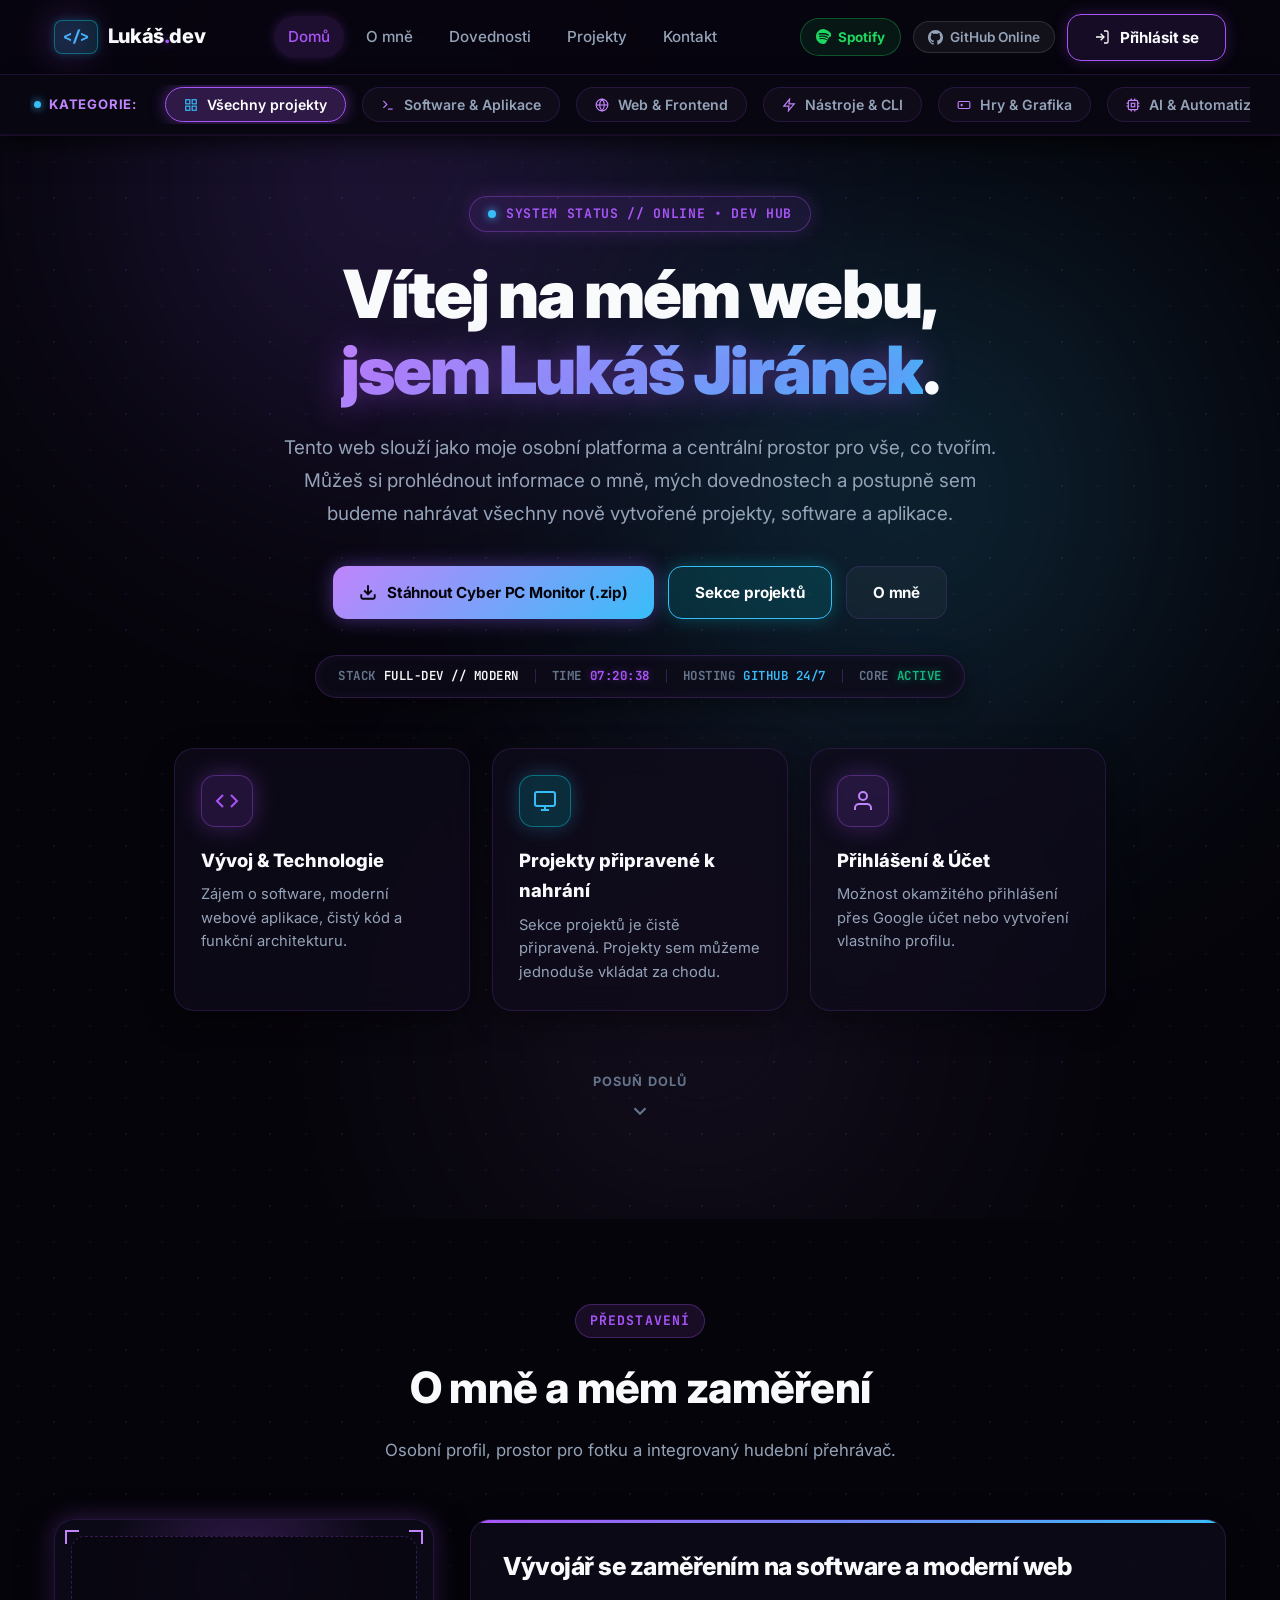
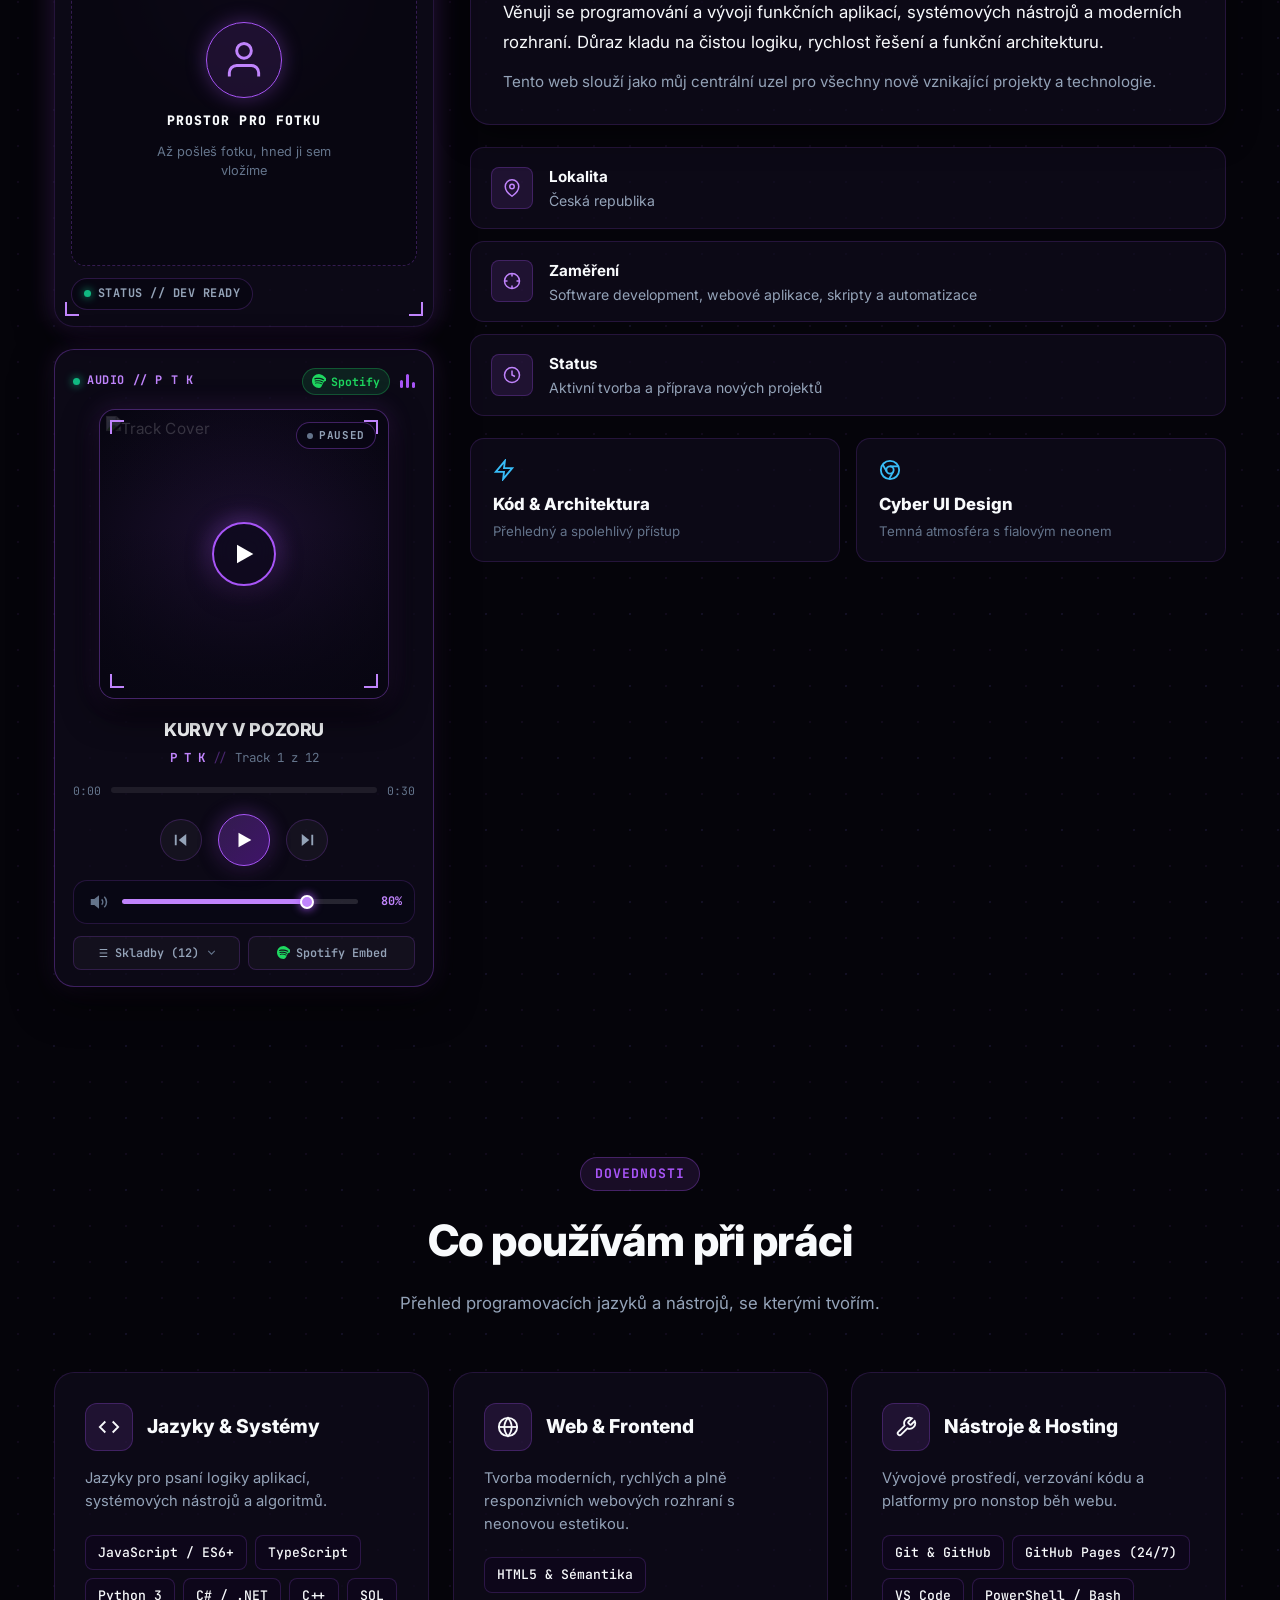
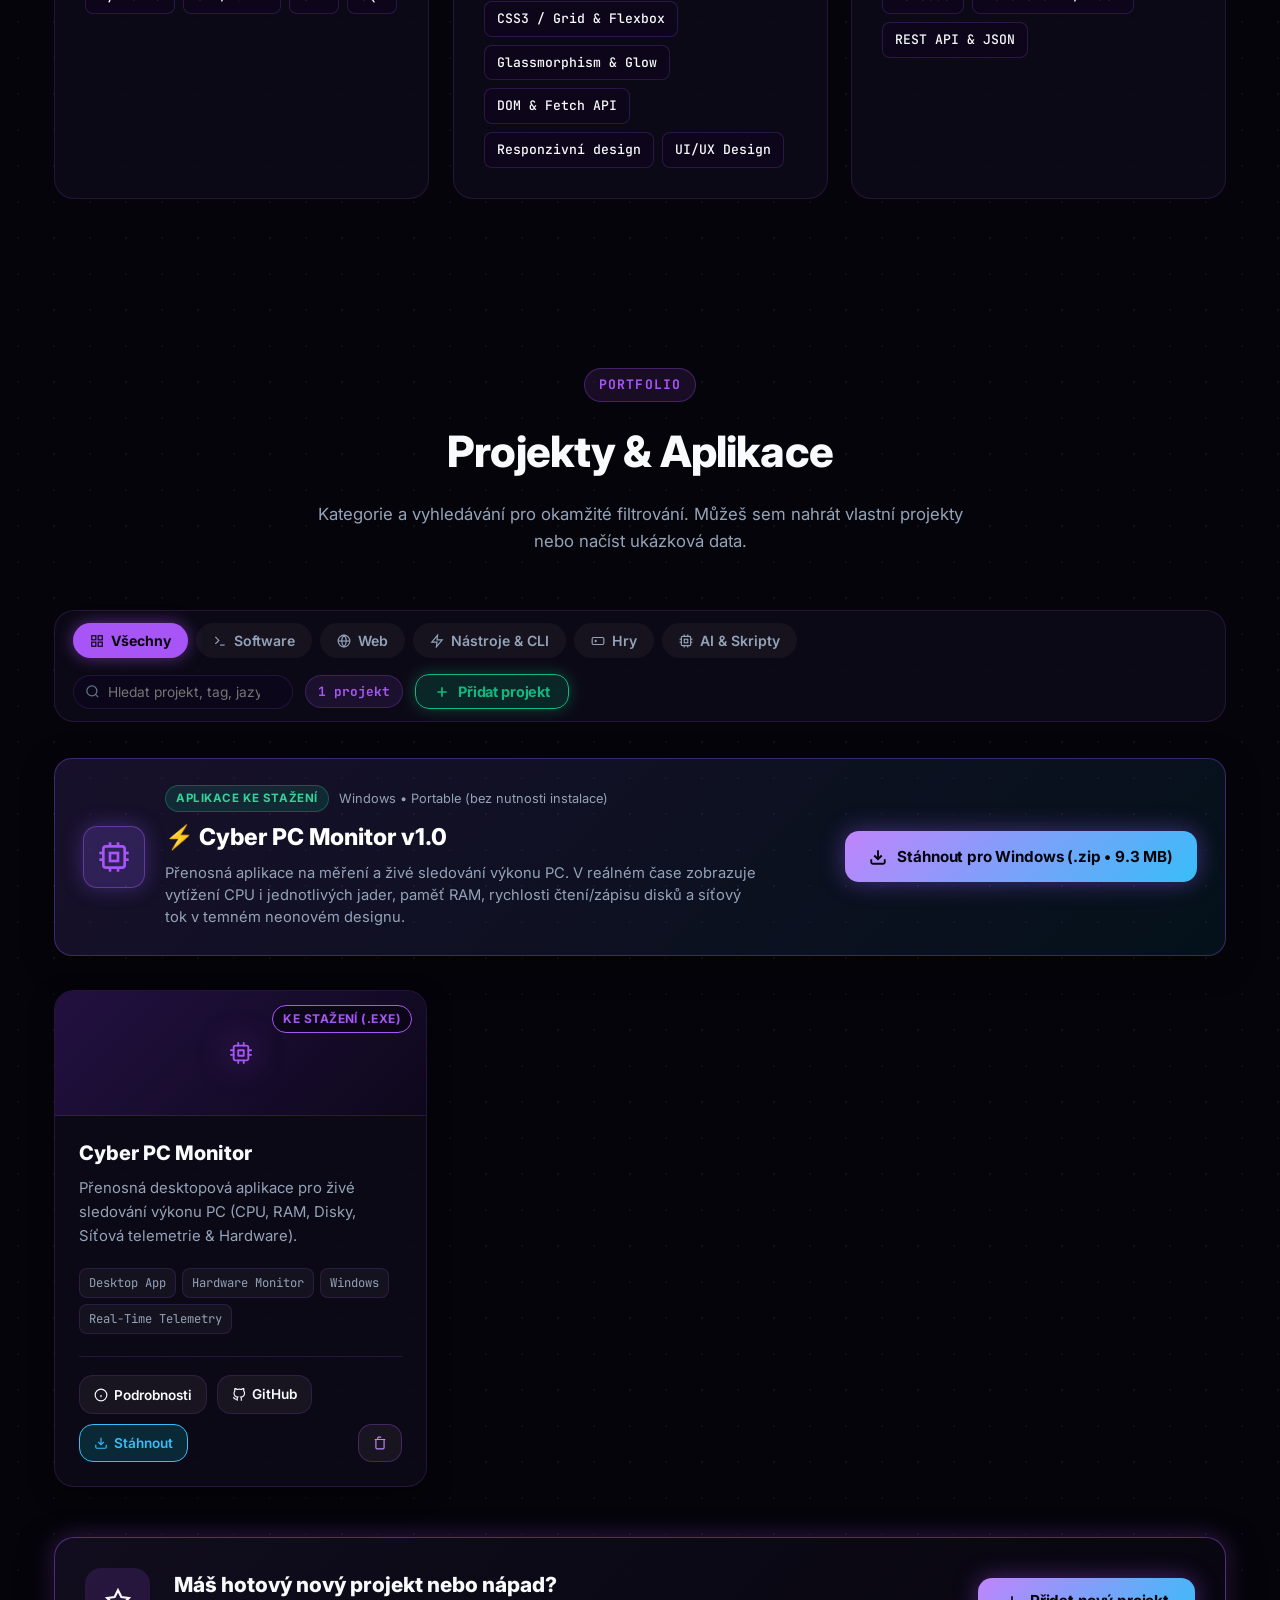
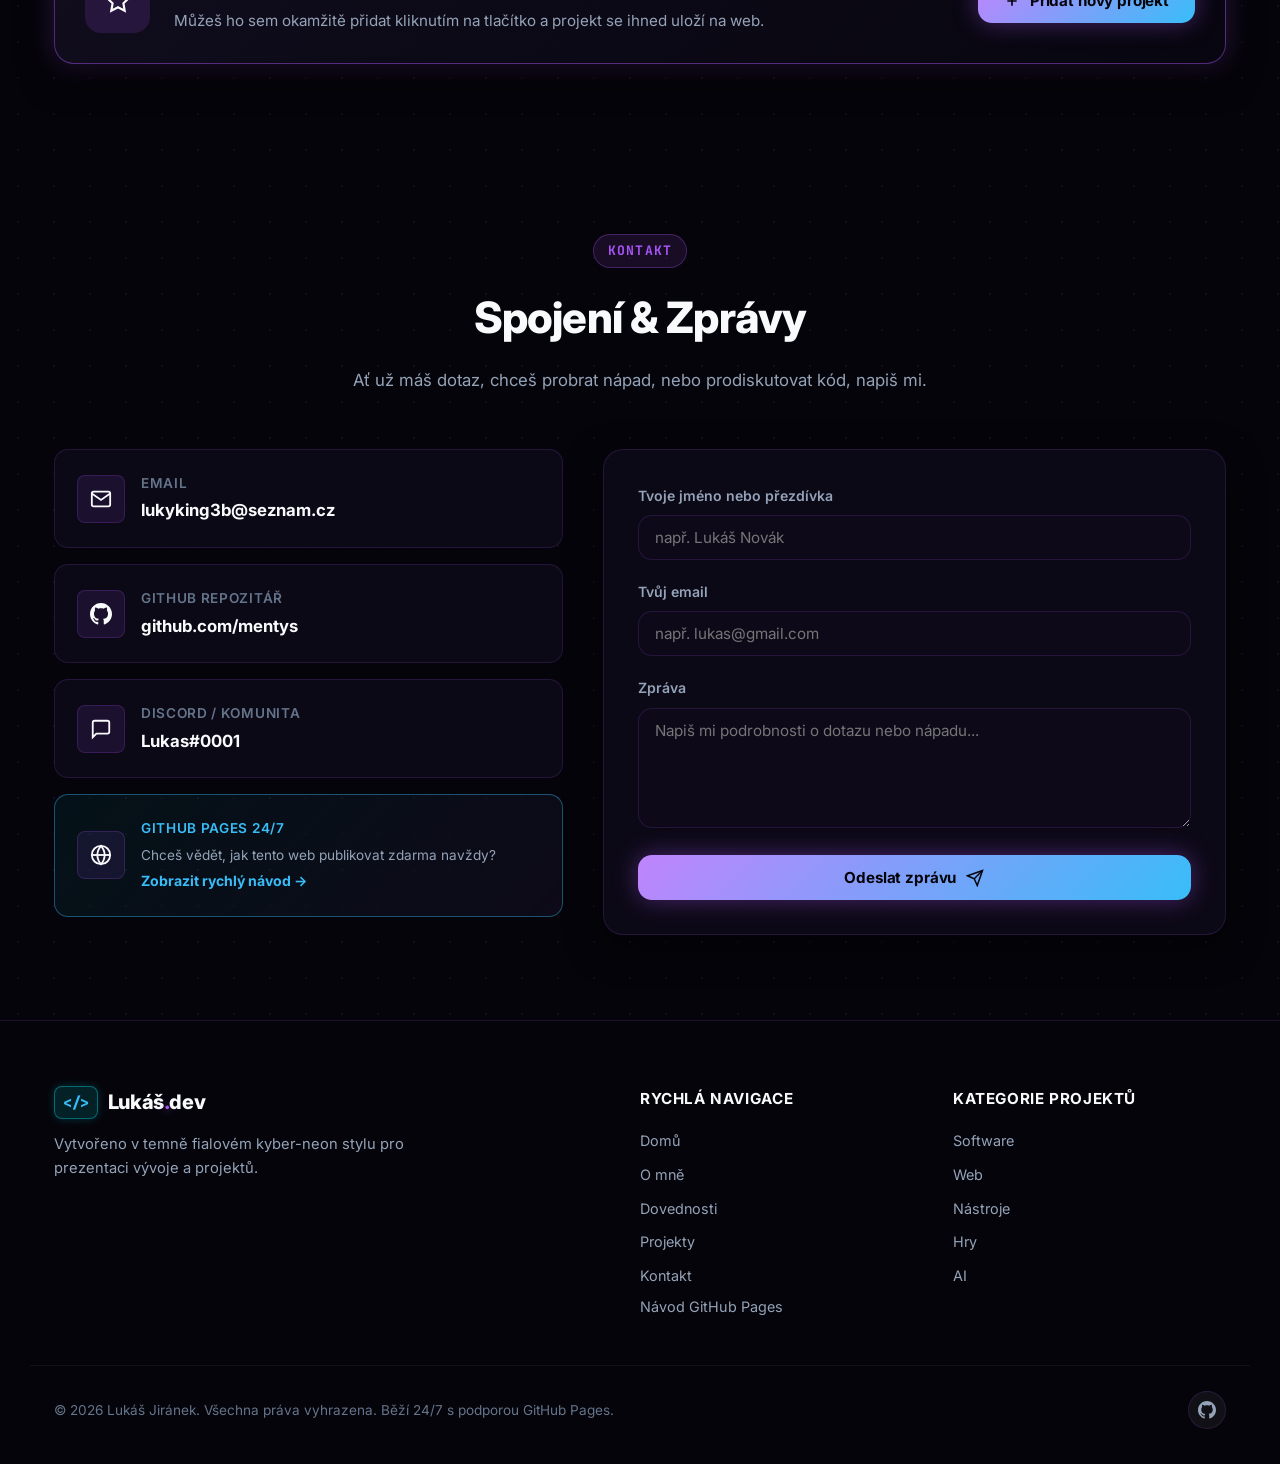
==== commit 493c1c0d: "Update contact card to lukyking3b@seznam.cz and github.com/mentys" ====
--- a/index.html
+++ b/index.html
@@ -748,7 +748,7 @@
               </div>
               <div>
                 <div class="contact-card-title">Email</div>
-                <a href="mailto:lukas.jiranek@email.cz" class="contact-card-value">lukas.jiranek@email.cz</a>
+                <a href="mailto:lukyking3b@seznam.cz" class="contact-card-value">lukyking3b@seznam.cz</a>
               </div>
             </div>
 
@@ -758,7 +758,7 @@
               </div>
               <div>
                 <div class="contact-card-title">GitHub Repozitář</div>
-                <a href="https://github.com" target="_blank" rel="noopener noreferrer" class="contact-card-value">github.com/lukas-jiranek</a>
+                <a href="https://github.com/mentys" target="_blank" rel="noopener noreferrer" class="contact-card-value">github.com/mentys</a>
               </div>
             </div>
 
@@ -1147,7 +1147,7 @@
         &copy; 2026 Lukáš Jiránek. Všechna práva vyhrazena. Běží 24/7 s podporou GitHub Pages.
       </div>
       <div class="social-links">
-        <a href="https://github.com" target="_blank" rel="noopener noreferrer" class="social-btn" aria-label="GitHub">
+        <a href="https://github.com/mentys" target="_blank" rel="noopener noreferrer" class="social-btn" aria-label="GitHub">
           <svg width="18" height="18" viewBox="0 0 24 24" fill="currentColor"><path d="M12 0c-6.626 0-12 5.373-12 12 0 5.302 3.438 9.8 8.207 11.387.599.111.793-.261.793-.577v-2.234c-3.338.726-4.033-1.416-4.033-1.416-.546-1.387-1.333-1.756-1.333-1.756-1.089-.745.083-.729.083-.729 1.205.084 1.839 1.237 1.839 1.237 1.07 1.834 2.807 1.304 3.492.997.107-.775.418-1.305.762-1.604-2.665-.305-5.467-1.334-5.467-5.931 0-1.311.469-2.381 1.236-3.221-.124-.303-.535-1.524.117-3.176 0 0 1.008-.322 3.301 1.23.957-.266 1.983-.399 3.003-.404 1.02.005 2.047.138 3.006.404 2.291-1.552 3.297-1.23 3.297-1.23.653 1.653.242 2.874.118 3.176.77.84 1.235 1.911 1.235 3.221 0 4.609-2.807 5.624-5.479 5.921.43.372.823 1.102.823 2.222v3.293c0 .319.192.694.801.576 4.765-1.589 8.199-6.086 8.199-11.386 0-6.627-5.373-12-12-12z"/></svg>
         </a>
       </div>
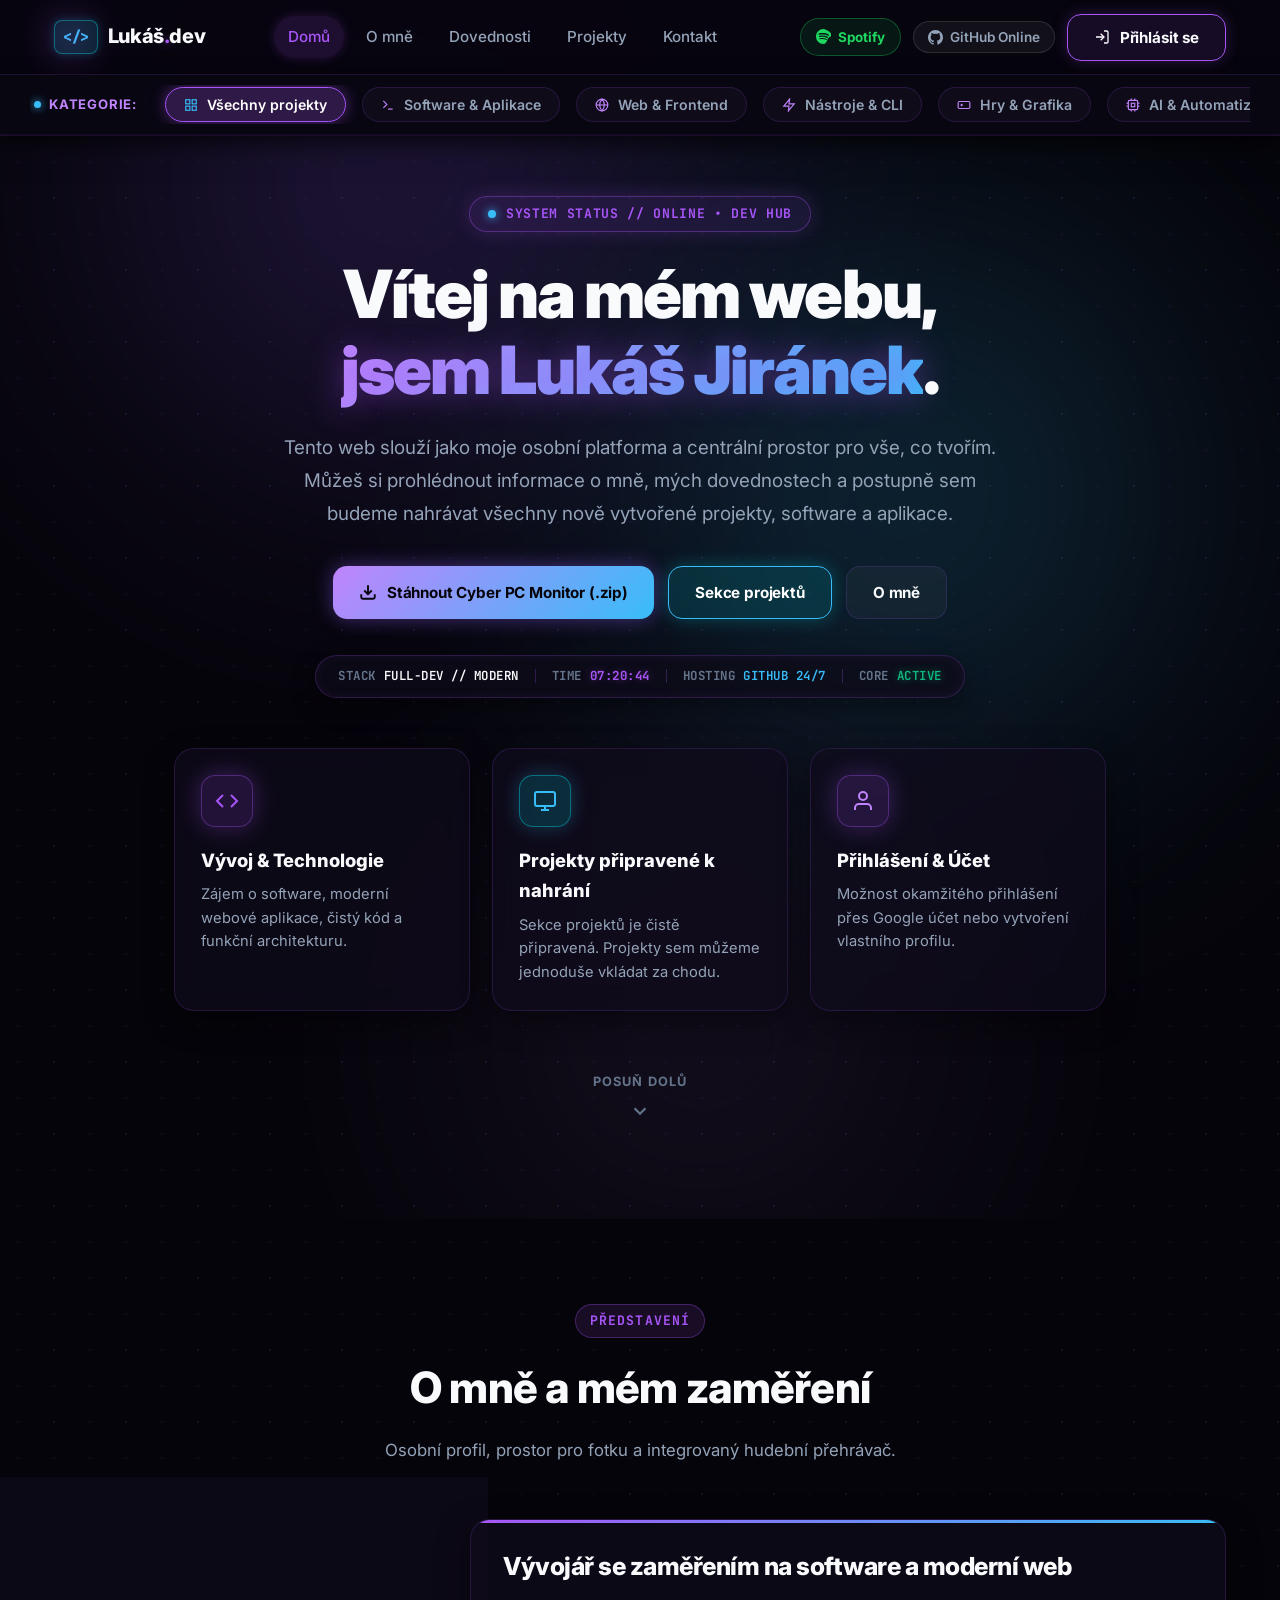
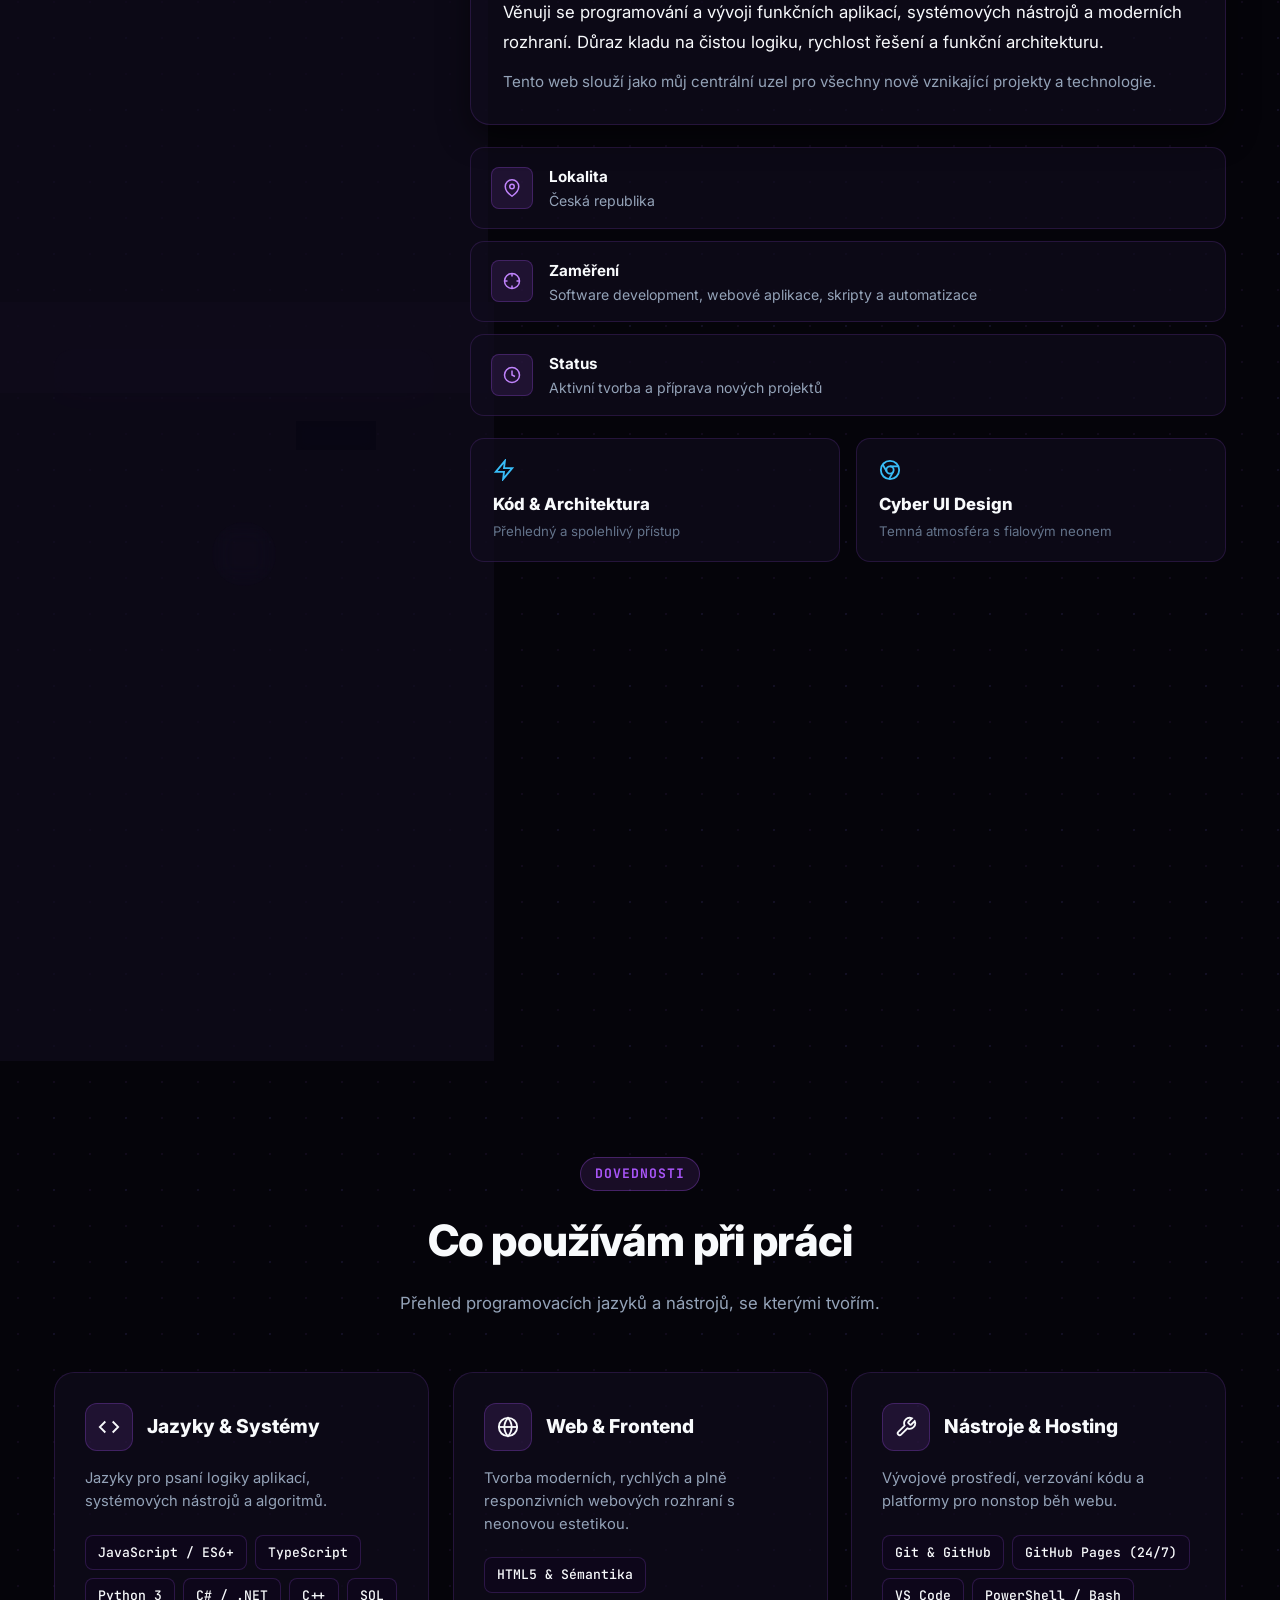
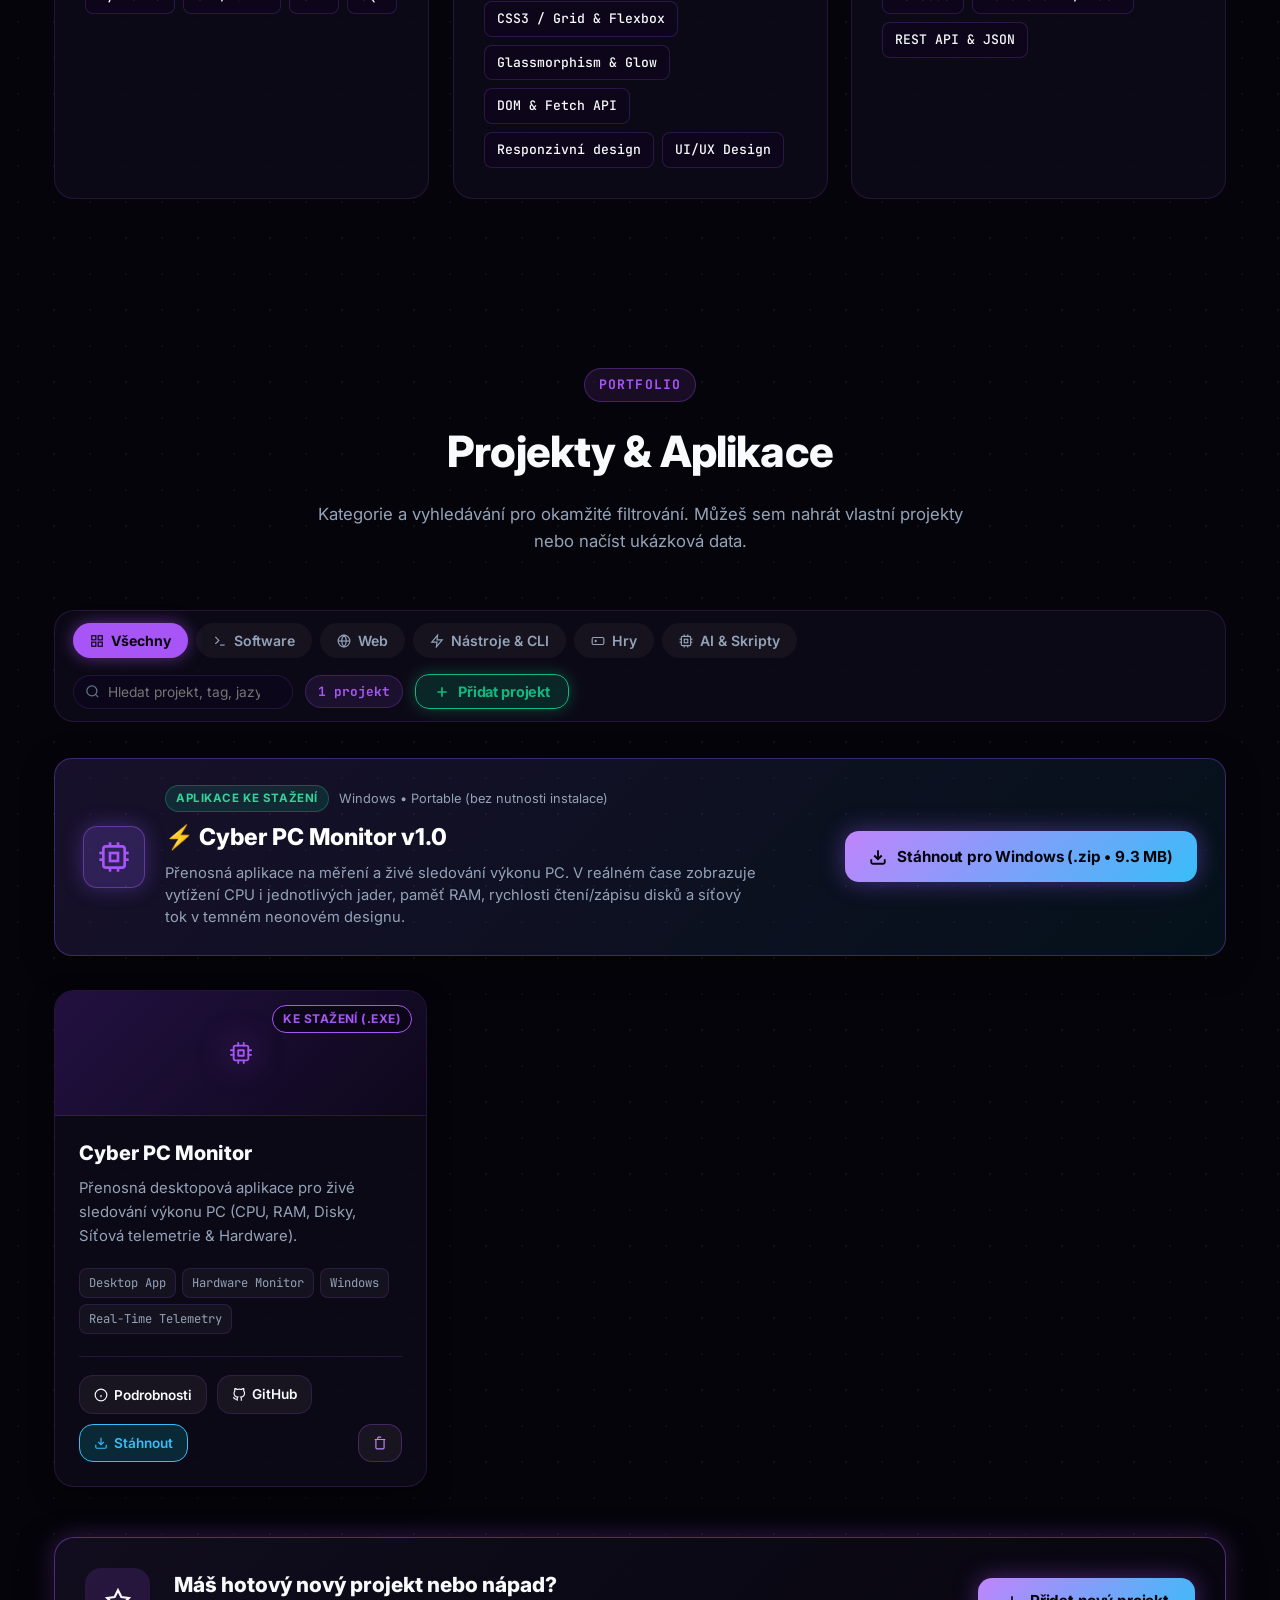
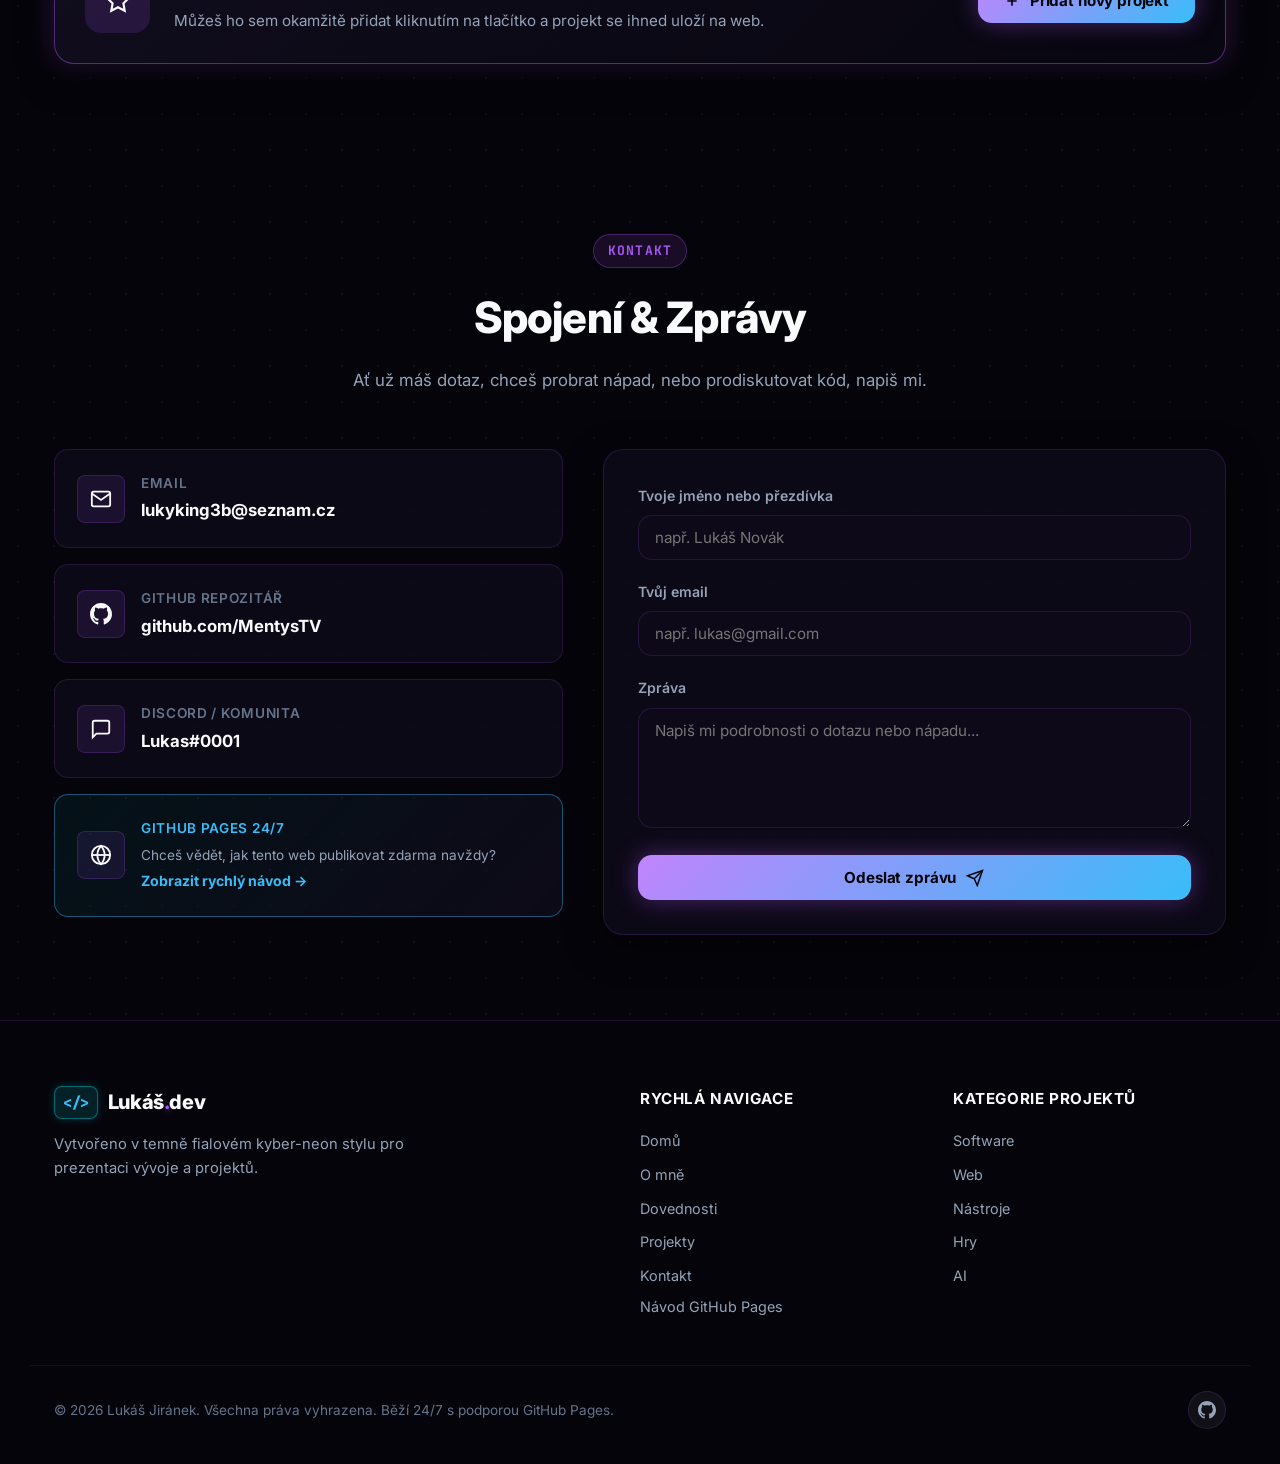
==== commit 85503346: "Update GitHub links to MentysTV" ====
--- a/index.html
+++ b/index.html
@@ -758,7 +758,7 @@
               </div>
               <div>
                 <div class="contact-card-title">GitHub Repozitář</div>
-                <a href="https://github.com/mentys" target="_blank" rel="noopener noreferrer" class="contact-card-value">github.com/mentys</a>
+                <a href="https://github.com/MentysTV" target="_blank" rel="noopener noreferrer" class="contact-card-value">github.com/MentysTV</a>
               </div>
             </div>
 
@@ -1147,7 +1147,7 @@
         &copy; 2026 Lukáš Jiránek. Všechna práva vyhrazena. Běží 24/7 s podporou GitHub Pages.
       </div>
       <div class="social-links">
-        <a href="https://github.com/mentys" target="_blank" rel="noopener noreferrer" class="social-btn" aria-label="GitHub">
+        <a href="https://github.com/MentysTV" target="_blank" rel="noopener noreferrer" class="social-btn" aria-label="GitHub">
           <svg width="18" height="18" viewBox="0 0 24 24" fill="currentColor"><path d="M12 0c-6.626 0-12 5.373-12 12 0 5.302 3.438 9.8 8.207 11.387.599.111.793-.261.793-.577v-2.234c-3.338.726-4.033-1.416-4.033-1.416-.546-1.387-1.333-1.756-1.333-1.756-1.089-.745.083-.729.083-.729 1.205.084 1.839 1.237 1.839 1.237 1.07 1.834 2.807 1.304 3.492.997.107-.775.418-1.305.762-1.604-2.665-.305-5.467-1.334-5.467-5.931 0-1.311.469-2.381 1.236-3.221-.124-.303-.535-1.524.117-3.176 0 0 1.008-.322 3.301 1.23.957-.266 1.983-.399 3.003-.404 1.02.005 2.047.138 3.006.404 2.291-1.552 3.297-1.23 3.297-1.23.653 1.653.242 2.874.118 3.176.77.84 1.235 1.911 1.235 3.221 0 4.609-2.807 5.624-5.479 5.921.43.372.823 1.102.823 2.222v3.293c0 .319.192.694.801.576 4.765-1.589 8.199-6.086 8.199-11.386 0-6.627-5.373-12-12-12z"/></svg>
         </a>
       </div>
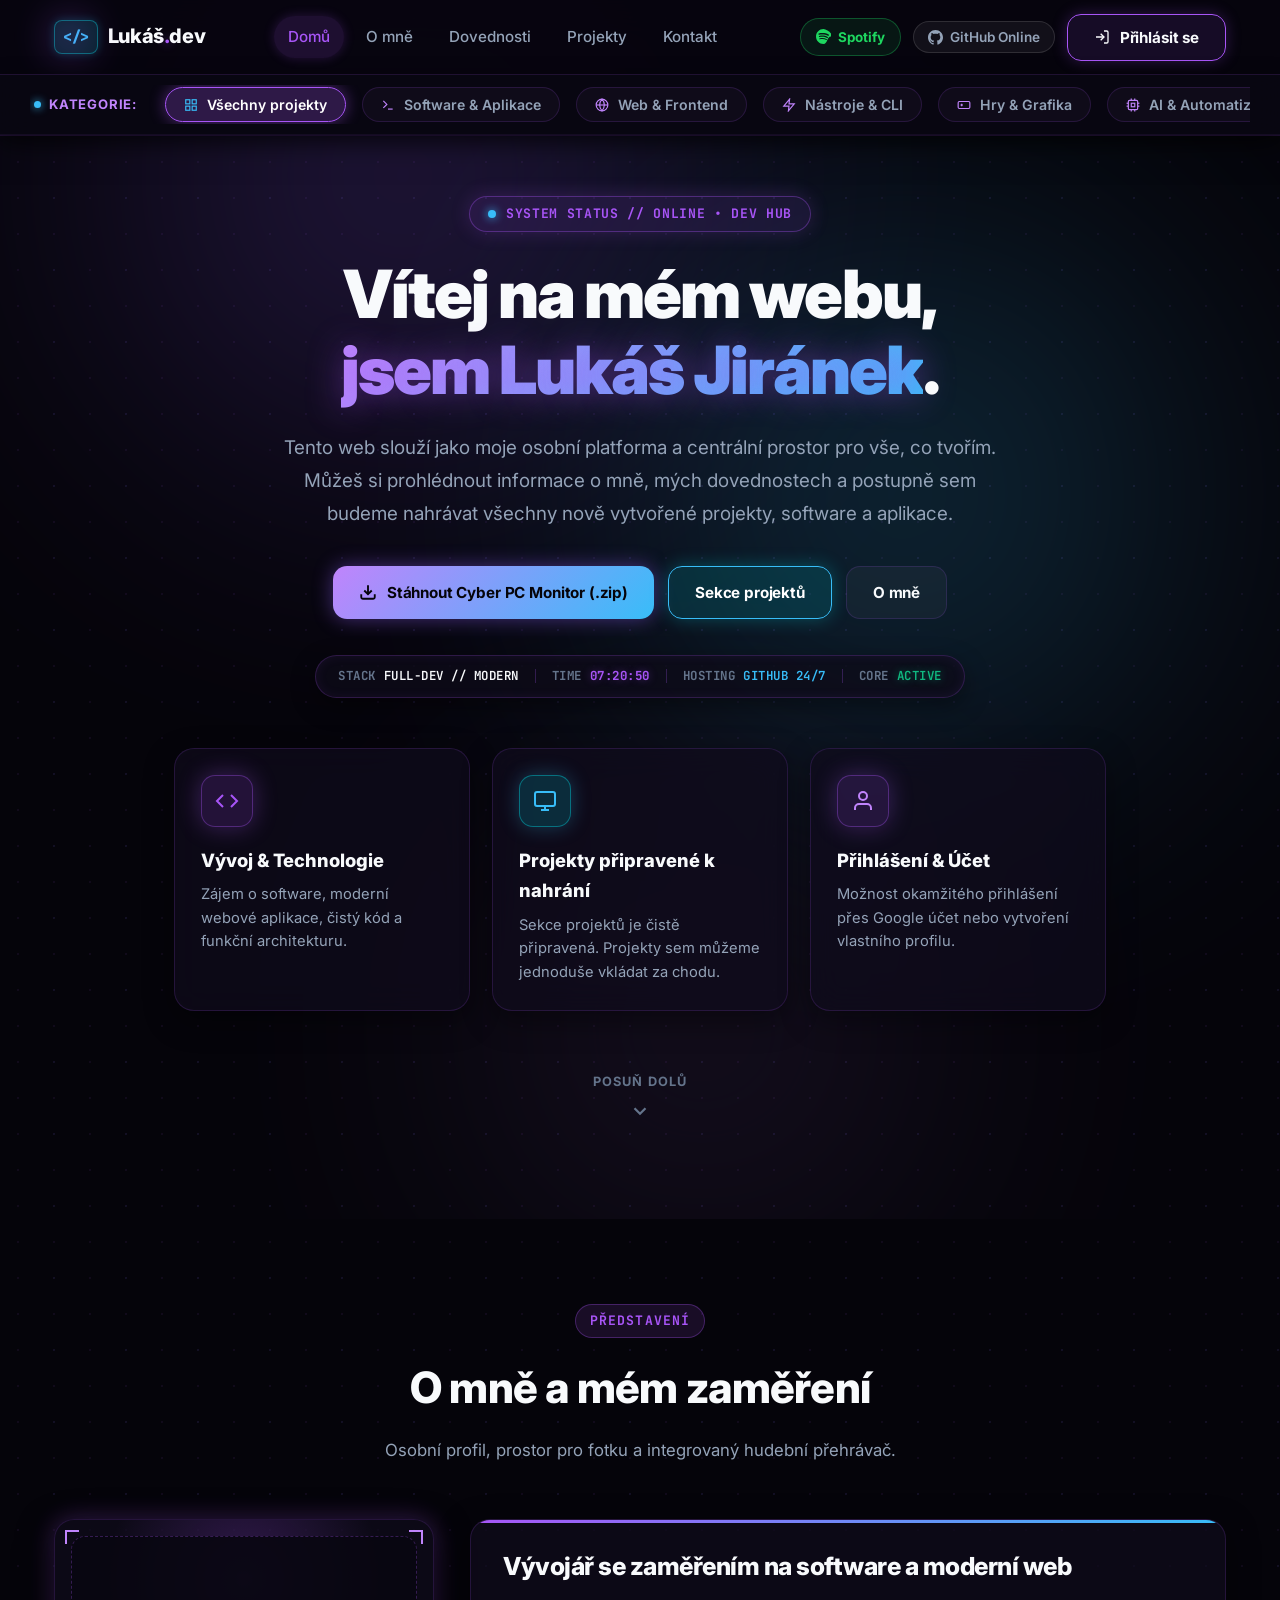
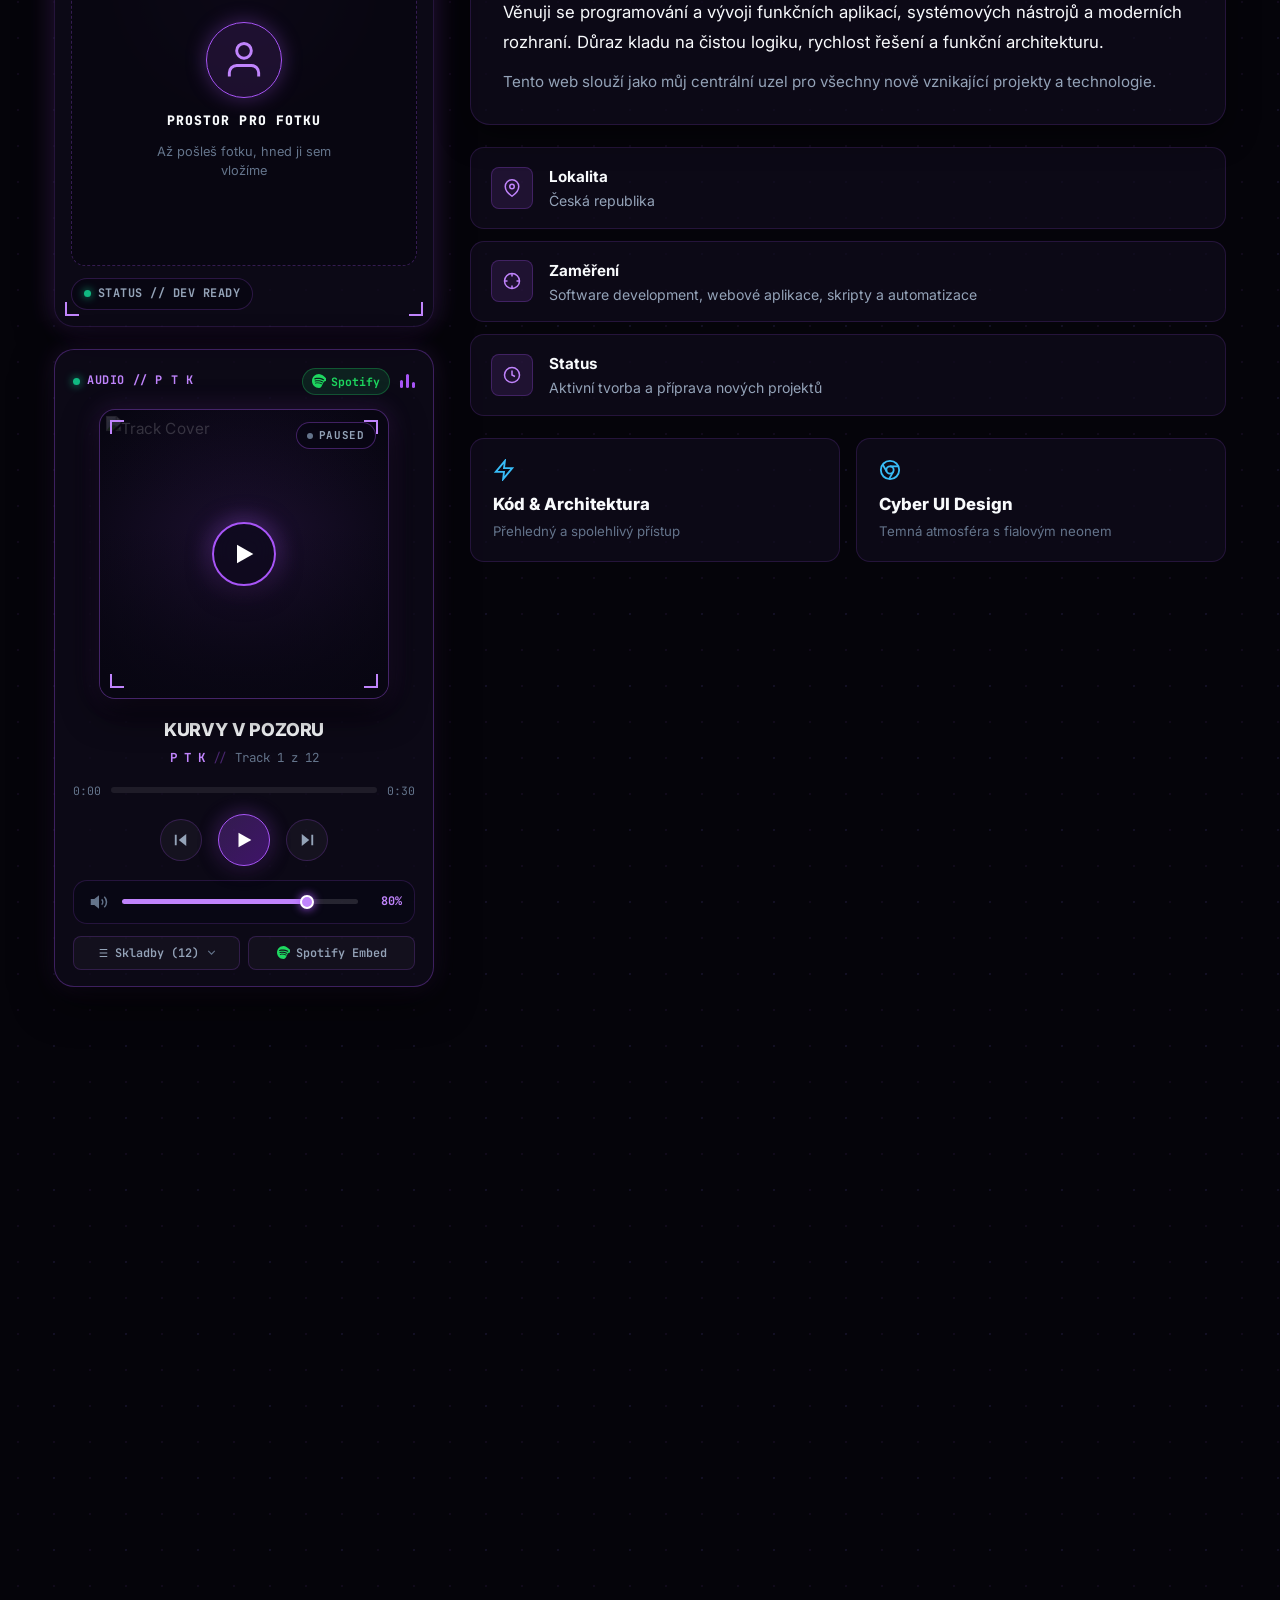
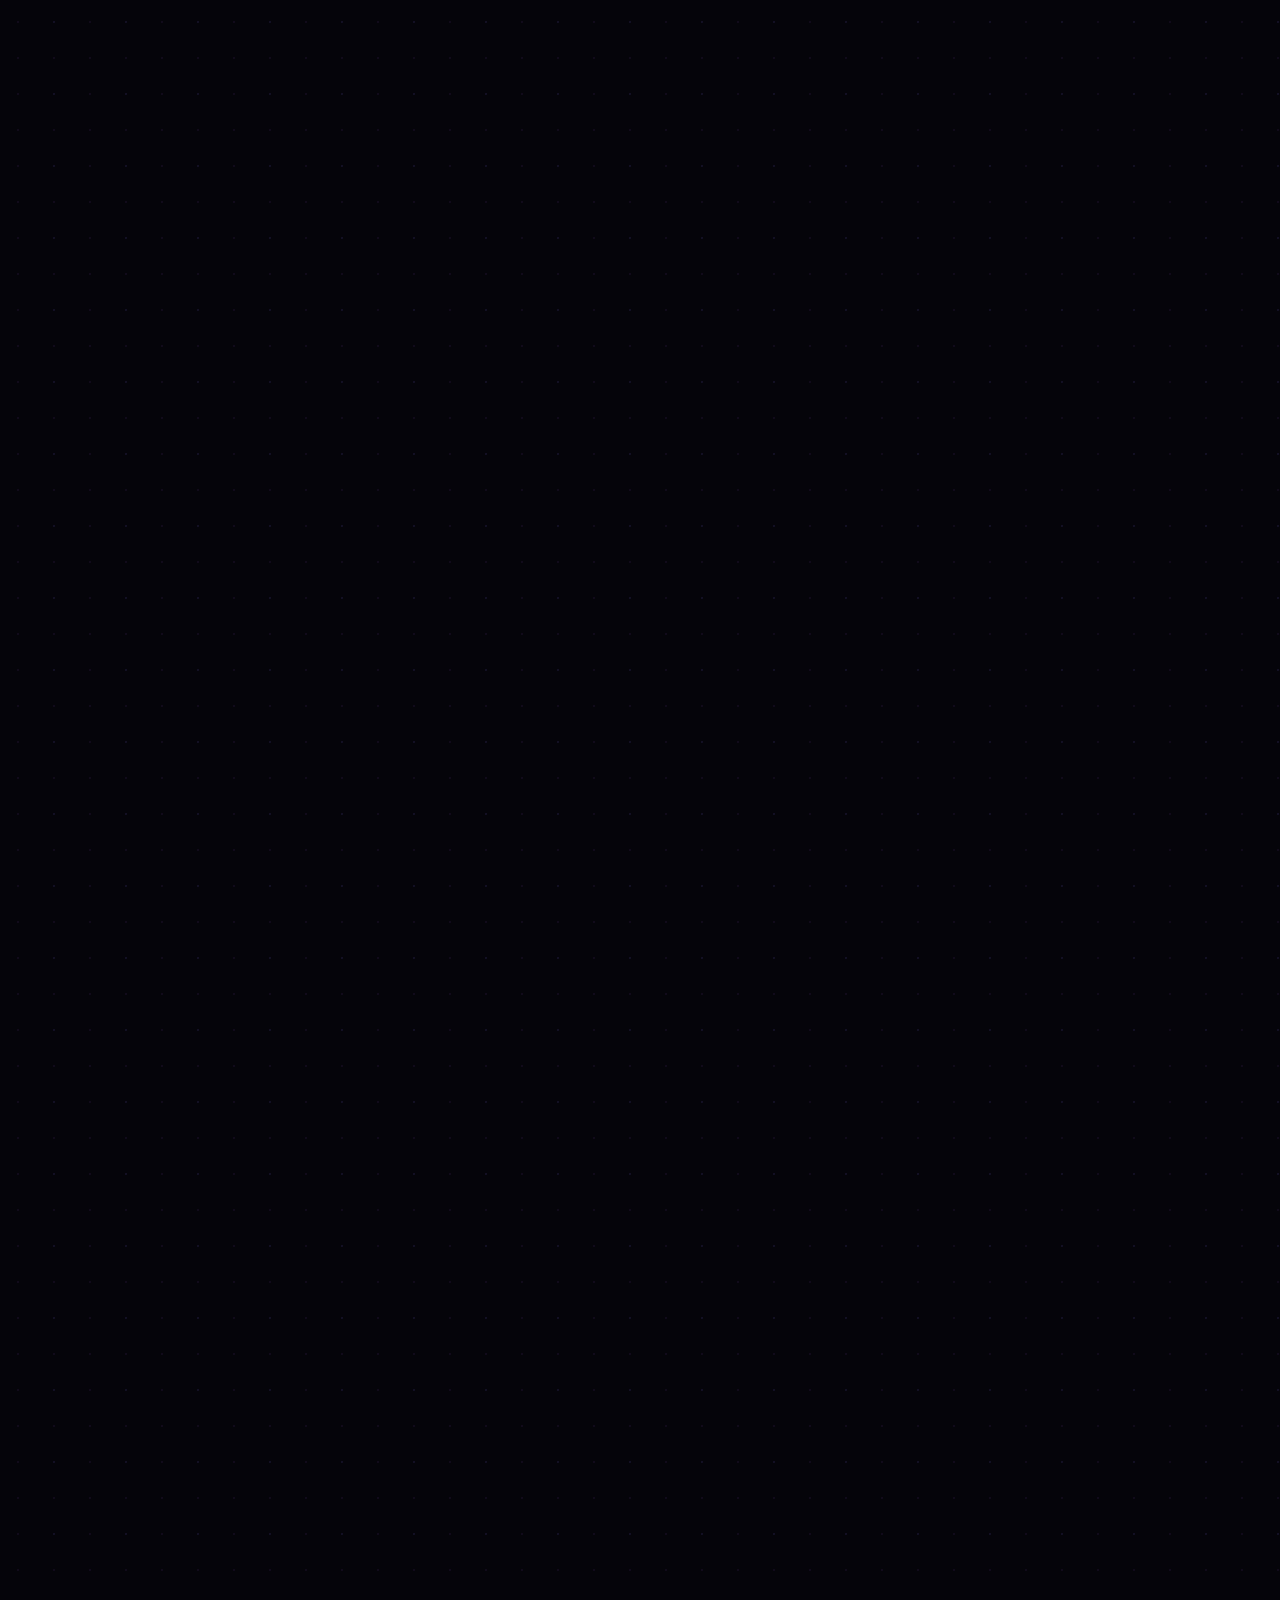
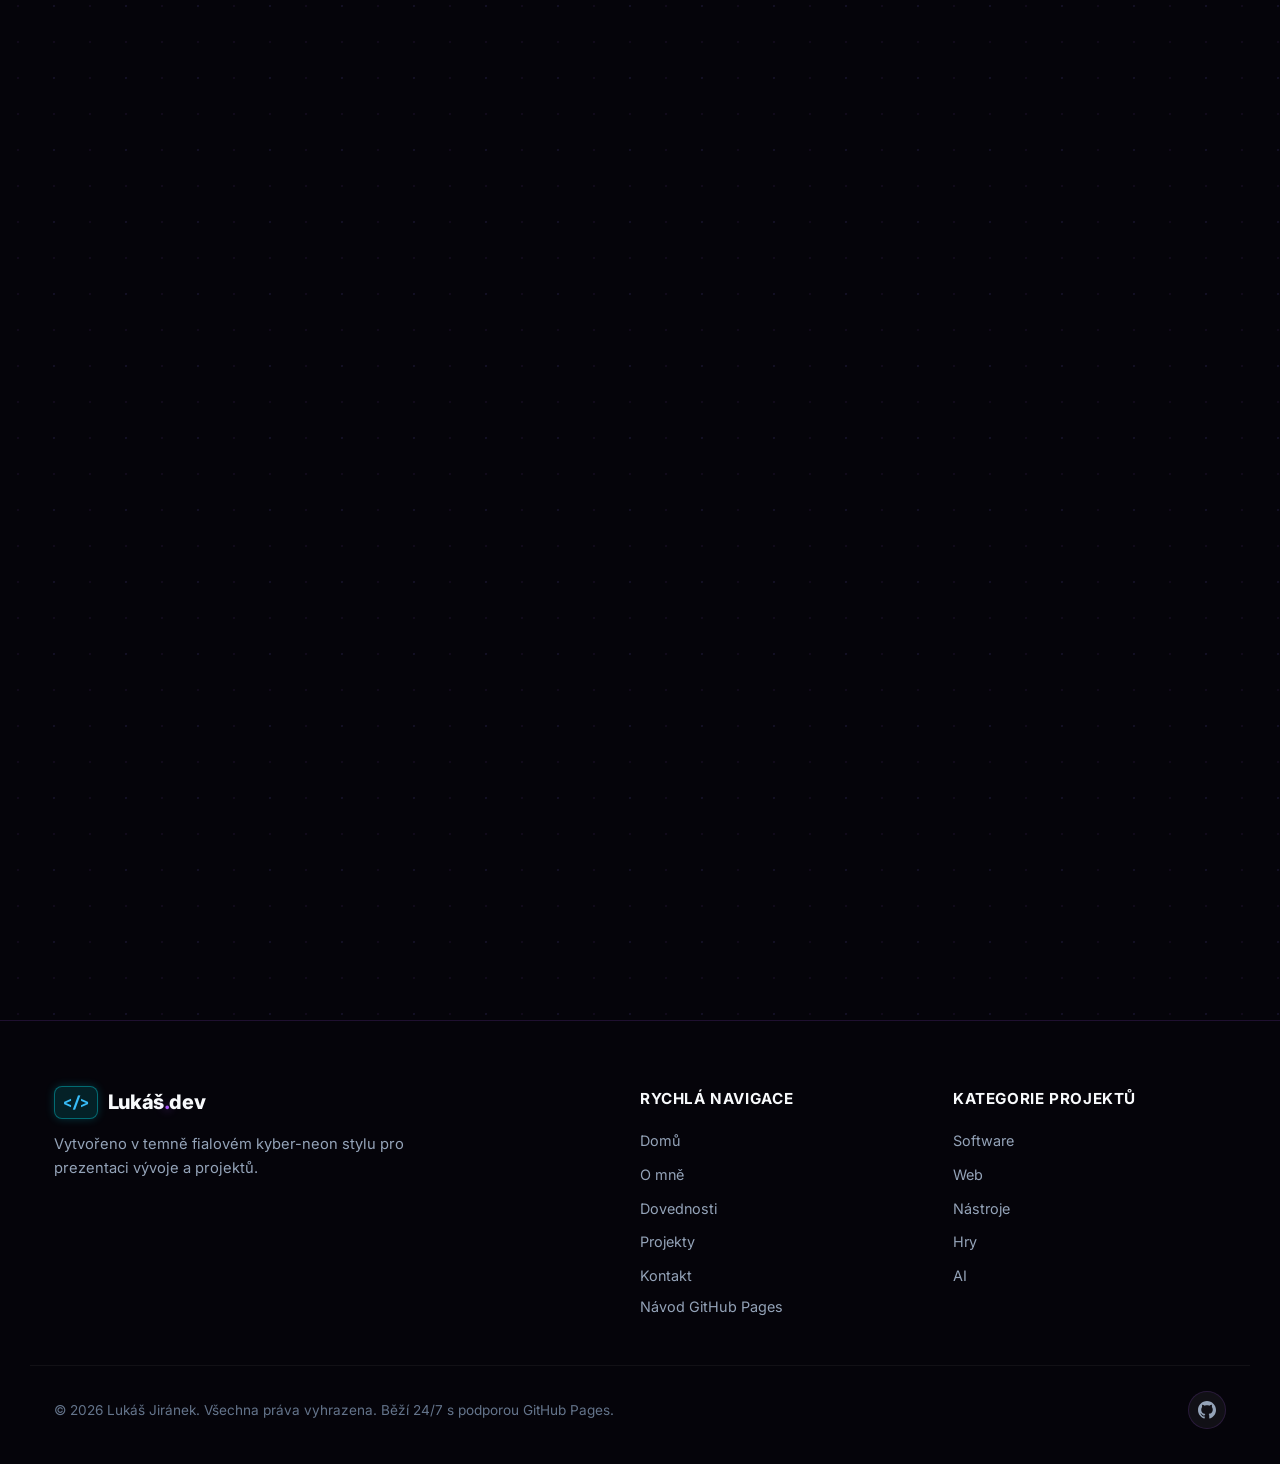
==== commit 8f1ebd5b: "Optimize SEO, add SVG favicon, live GitHub API repos, smart contact form, and performance enhancemen" ====
--- a/index.html
+++ b/index.html
@@ -3,8 +3,45 @@
 <head>
   <meta charset="UTF-8">
   <meta name="viewport" content="width=device-width, initial-scale=1.0">
-  <meta name="description" content="Osobní web Lukáše Jiránka – Tmavě fialový neonový design, představení, dovednosti a prostor pro budoucí projekty.">
+  <meta name="description" content="Osobní web a dev hub Lukáše Jiránka – Tmavě fialový neonový design, představení, dovednosti, desktopové aplikace a vývojářské projekty.">
+  <meta name="keywords" content="Lukáš Jiránek, MentysTV, Portfolio, Web Developer, Software, Python, JavaScript, Cyber Violet">
+  <meta name="author" content="Lukáš Jiránek">
+  <meta name="theme-color" content="#05040a">
+  <link rel="canonical" href="https://mentystv.github.io/portfolio/">
+
   <title>Lukáš Jiránek | Osobní Web &amp; Dev Hub</title>
+
+  <!-- Cyber Neon SVG Favicon -->
+  <link rel="icon" type="image/svg+xml" href="data:image/svg+xml,<svg xmlns='http://www.w3.org/2000/svg' viewBox='0 0 100 100'><rect width='100' height='100' rx='24' fill='%2305040a'/><circle cx='50' cy='50' r='38' fill='none' stroke='%23a855f7' stroke-width='4'/><path d='M38 35 L23 50 L38 65 M62 35 L77 50 L62 65 M44 68 L56 32' fill='none' stroke='%2338bdf8' stroke-width='6' stroke-linecap='round' stroke-linejoin='round'/></svg>">
+
+  <!-- Open Graph / Facebook / Discord preview cards -->
+  <meta property="og:type" content="website">
+  <meta property="og:url" content="https://mentystv.github.io/portfolio/">
+  <meta property="og:title" content="Lukáš Jiránek | Cyber Violet Portfolio &amp; Dev Hub">
+  <meta property="og:description" content="Moderní vývojářské portfolio a software hub v temně fialovém kyber-neon stylu. Projekty, desktopové aplikace a živá telemetrie.">
+  <meta property="og:site_name" content="Lukáš.dev">
+
+  <!-- Twitter / X Card -->
+  <meta name="twitter:card" content="summary">
+  <meta name="twitter:title" content="Lukáš Jiránek | Cyber Violet Portfolio &amp; Dev Hub">
+  <meta name="twitter:description" content="Moderní vývojářské portfolio a software hub v temně fialovém kyber-neon stylu.">
+
+  <!-- Schema.org JSON-LD Structured Data for Search Engines -->
+  <script type="application/ld+json">
+  {
+    "@context": "https://schema.org",
+    "@type": "Person",
+    "name": "Lukáš Jiránek",
+    "alternateName": "MentysTV",
+    "url": "https://mentystv.github.io/portfolio/",
+    "email": "lukyking3b@seznam.cz",
+    "jobTitle": "Software & Web Developer",
+    "sameAs": [
+      "https://github.com/MentysTV"
+    ],
+    "knowsAbout": ["Web Development", "Python", "JavaScript", "Hardware Telemetry", "B2B Automation"]
+  }
+  </script>
 
   <!-- Google Fonts: Inter & JetBrains Mono -->
   <link rel="preconnect" href="https://fonts.googleapis.com">
@@ -655,6 +692,10 @@
               <svg width="14" height="14" viewBox="0 0 24 24" fill="none" stroke="currentColor" stroke-width="2"><rect x="4" y="4" width="16" height="16" rx="2"></rect><rect x="9" y="9" width="6" height="6"></rect><line x1="9" y1="1" x2="9" y2="4"></line><line x1="15" y1="1" x2="15" y2="4"></line><line x1="9" y1="20" x2="9" y2="23"></line><line x1="15" y1="20" x2="15" y2="23"></line><line x1="20" y1="9" x2="23" y2="9"></line><line x1="20" y1="14" x2="23" y2="14"></line><line x1="1" y1="9" x2="4" y2="9"></line><line x1="1" y1="14" x2="4" y2="14"></line></svg>
               <span>AI &amp; Skripty</span>
             </button>
+            <button class="filter-btn" data-filter="github" id="filter-btn-github" title="Zobrazit živé veřejné repozitáře z profilu @MentysTV">
+              <svg width="14" height="14" viewBox="0 0 24 24" fill="currentColor"><path d="M12 0c-6.626 0-12 5.373-12 12 0 5.302 3.438 9.8 8.207 11.387.599.111.793-.261.793-.577v-2.234c-3.338.726-4.033-1.416-4.033-1.416-.546-1.387-1.333-1.756-1.333-1.756-1.089-.745.083-.729.083-.729 1.205.084 1.839 1.237 1.839 1.237 1.07 1.834 2.807 1.304 3.492.997.107-.775.418-1.305.762-1.604-2.665-.305-5.467-1.334-5.467-5.931 0-1.311.469-2.381 1.236-3.221-.124-.303-.535-1.524.117-3.176 0 0 1.008-.322 3.301 1.23.957-.266 1.983-.399 3.003-.404 1.02.005 2.047.138 3.006.404 2.291-1.552 3.297-1.23 3.297-1.23.653 1.653.242 2.874.118 3.176.77.84 1.235 1.911 1.235 3.221 0 4.609-2.807 5.624-5.479 5.921.43.372.823 1.102.823 2.222v3.293c0 .319.192.694.801.576 4.765-1.589 8.199-6.086 8.199-11.386 0-6.627-5.373-12-12-12z"/></svg>
+              <span>GitHub Repozitáře</span>
+            </button>
           </div>
 
           <div class="projects-actions-right">
@@ -686,7 +727,7 @@
                 <span class="badge" style="background: rgba(16,185,129,0.15); color: #34d399; border: 1px solid rgba(16,185,129,0.35); font-size: 0.72rem; padding: 3px 10px; border-radius: 20px; font-weight: 700; letter-spacing: 0.05em; text-transform: uppercase;">Aplikace ke stažení</span>
                 <span style="font-size: 0.8rem; color: var(--text-secondary);">Windows &bull; Portable (bez nutnosti instalace)</span>
               </div>
-              <h3 style="font-size: 1.45rem; font-weight: 800; color: #fff; margin-bottom: 6px;">⚡ Cyber PC Monitor v1.0</h3>
+              <h3 style="font-size: 1.45rem; font-weight: 800; color: #fff; margin-bottom: 6px;">Cyber PC Monitor v1.0</h3>
               <p style="font-size: 0.92rem; color: var(--text-secondary); line-height: 1.5; margin: 0;">
                 Přenosná aplikace na měření a živé sledování výkonu PC. V reálném čase zobrazuje vytížení CPU i jednotlivých jader, paměť RAM, rychlosti čtení/zápisu disků a síťový tok v temném neonovém designu.
               </p>
--- a/css/style.css
+++ b/css/style.css
@@ -3372,3 +3372,43 @@
     padding: 20px 18px !important;
   }
 }
+
+/* ==========================================================================
+   Core Web Vitals & Rendering Performance Optimizations
+   ========================================================================== */
+.skills,
+.projects,
+.contact {
+  content-visibility: auto;
+  contain-intrinsic-size: auto 650px;
+}
+
+/* Tlačítko filtru GitHub Repozitáře */
+.filter-btn[data-filter="github"] {
+  border-color: rgba(56, 189, 248, 0.35);
+}
+
+.filter-btn[data-filter="github"]:hover,
+.filter-btn[data-filter="github"].active {
+  border-color: var(--neon-cyan);
+  box-shadow: 0 0 16px rgba(56, 189, 248, 0.28);
+  color: var(--neon-cyan);
+}
+
+/* Podpora prefers-reduced-motion */
+@media (prefers-reduced-motion: reduce) {
+  html {
+    scroll-behavior: auto !important;
+  }
+  .scroll-reveal {
+    opacity: 1 !important;
+    transform: none !important;
+    transition: none !important;
+  }
+  .player-vinyl-ring,
+  .strip-pulse,
+  .radar-scanline {
+    animation: none !important;
+  }
+}
+
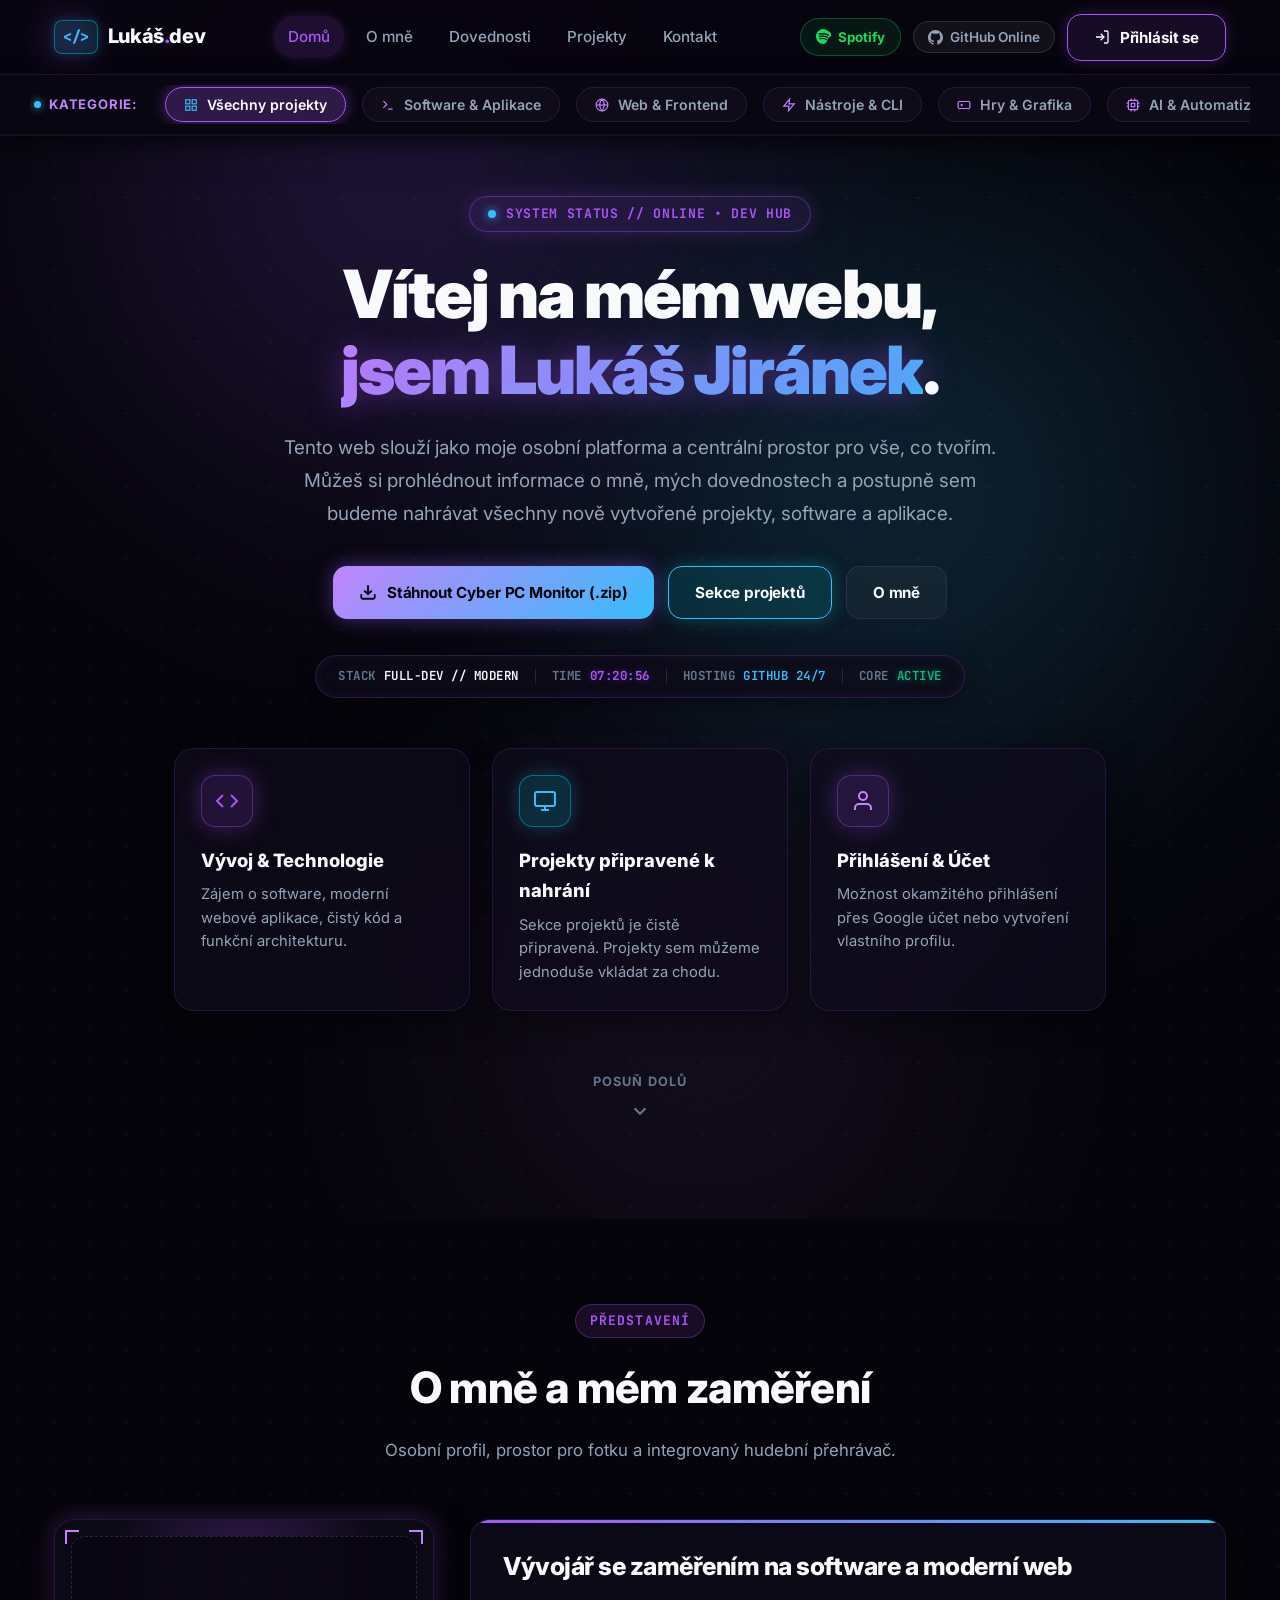
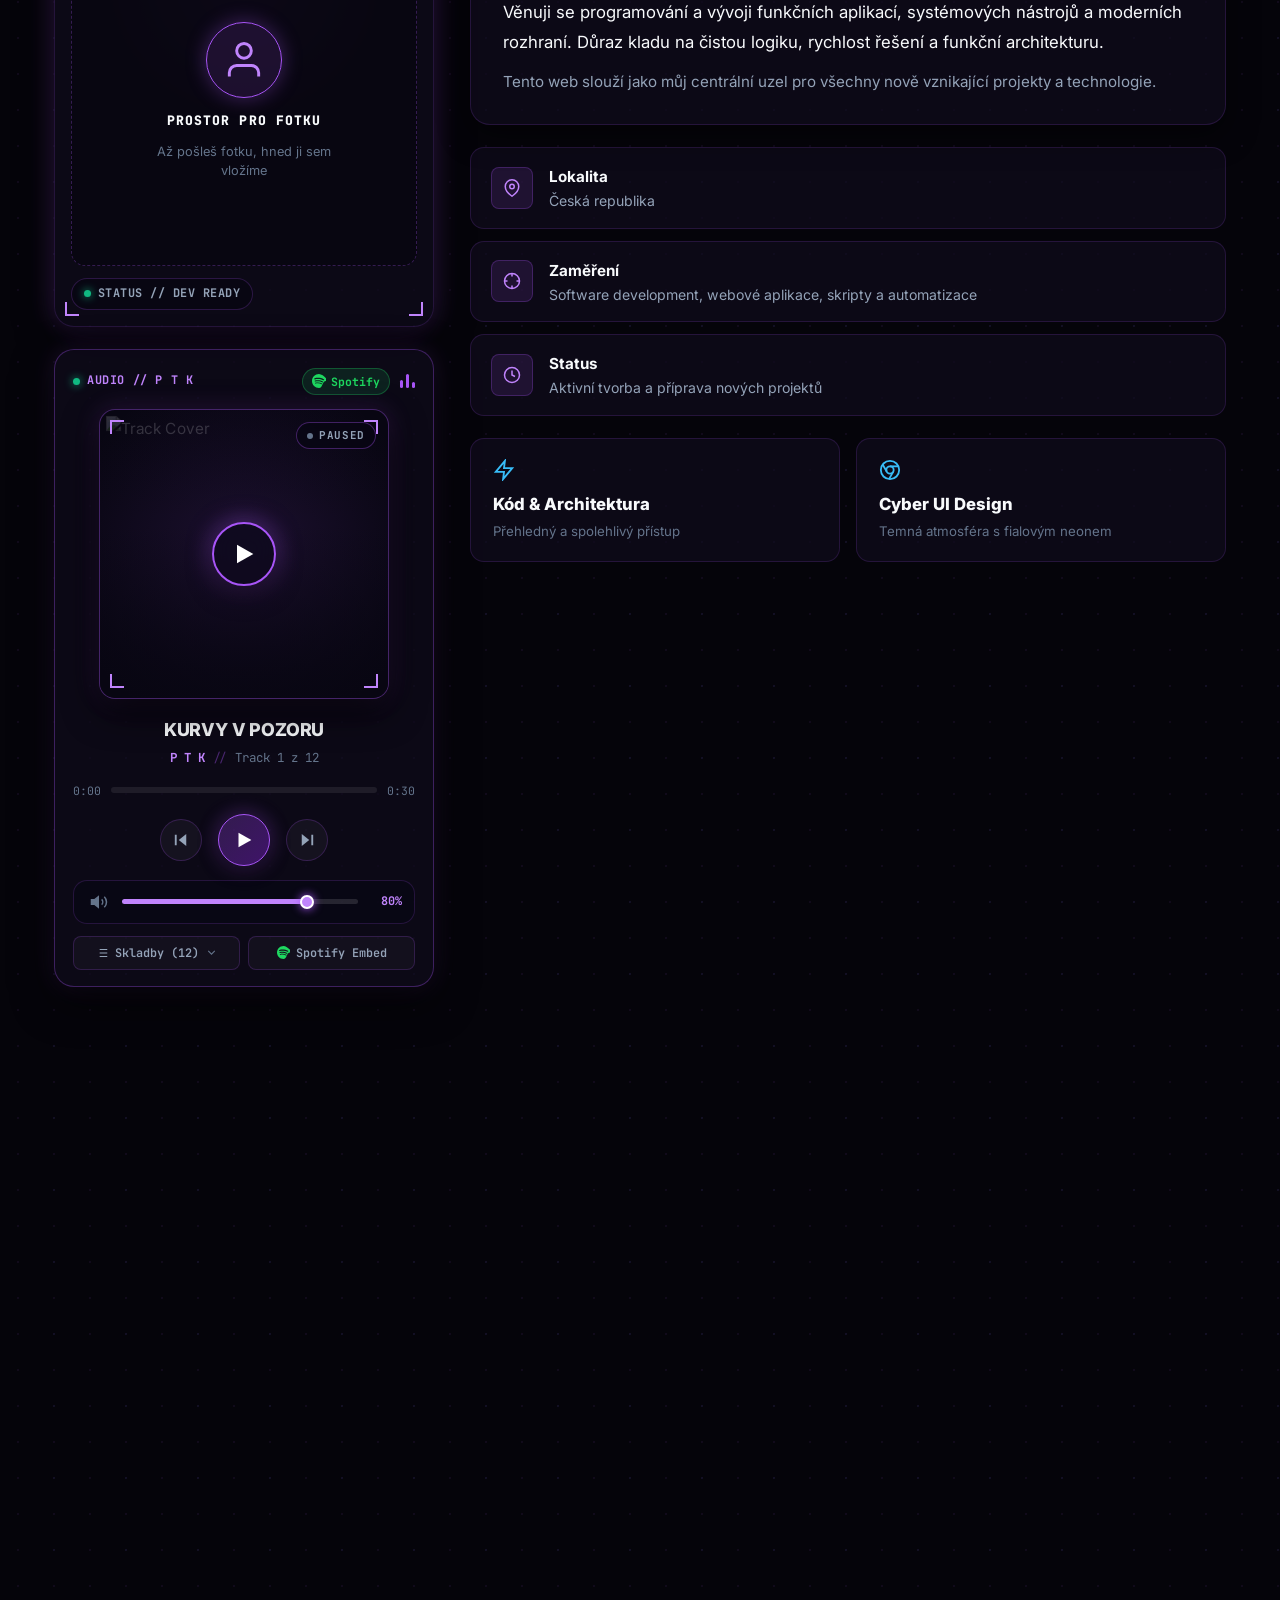
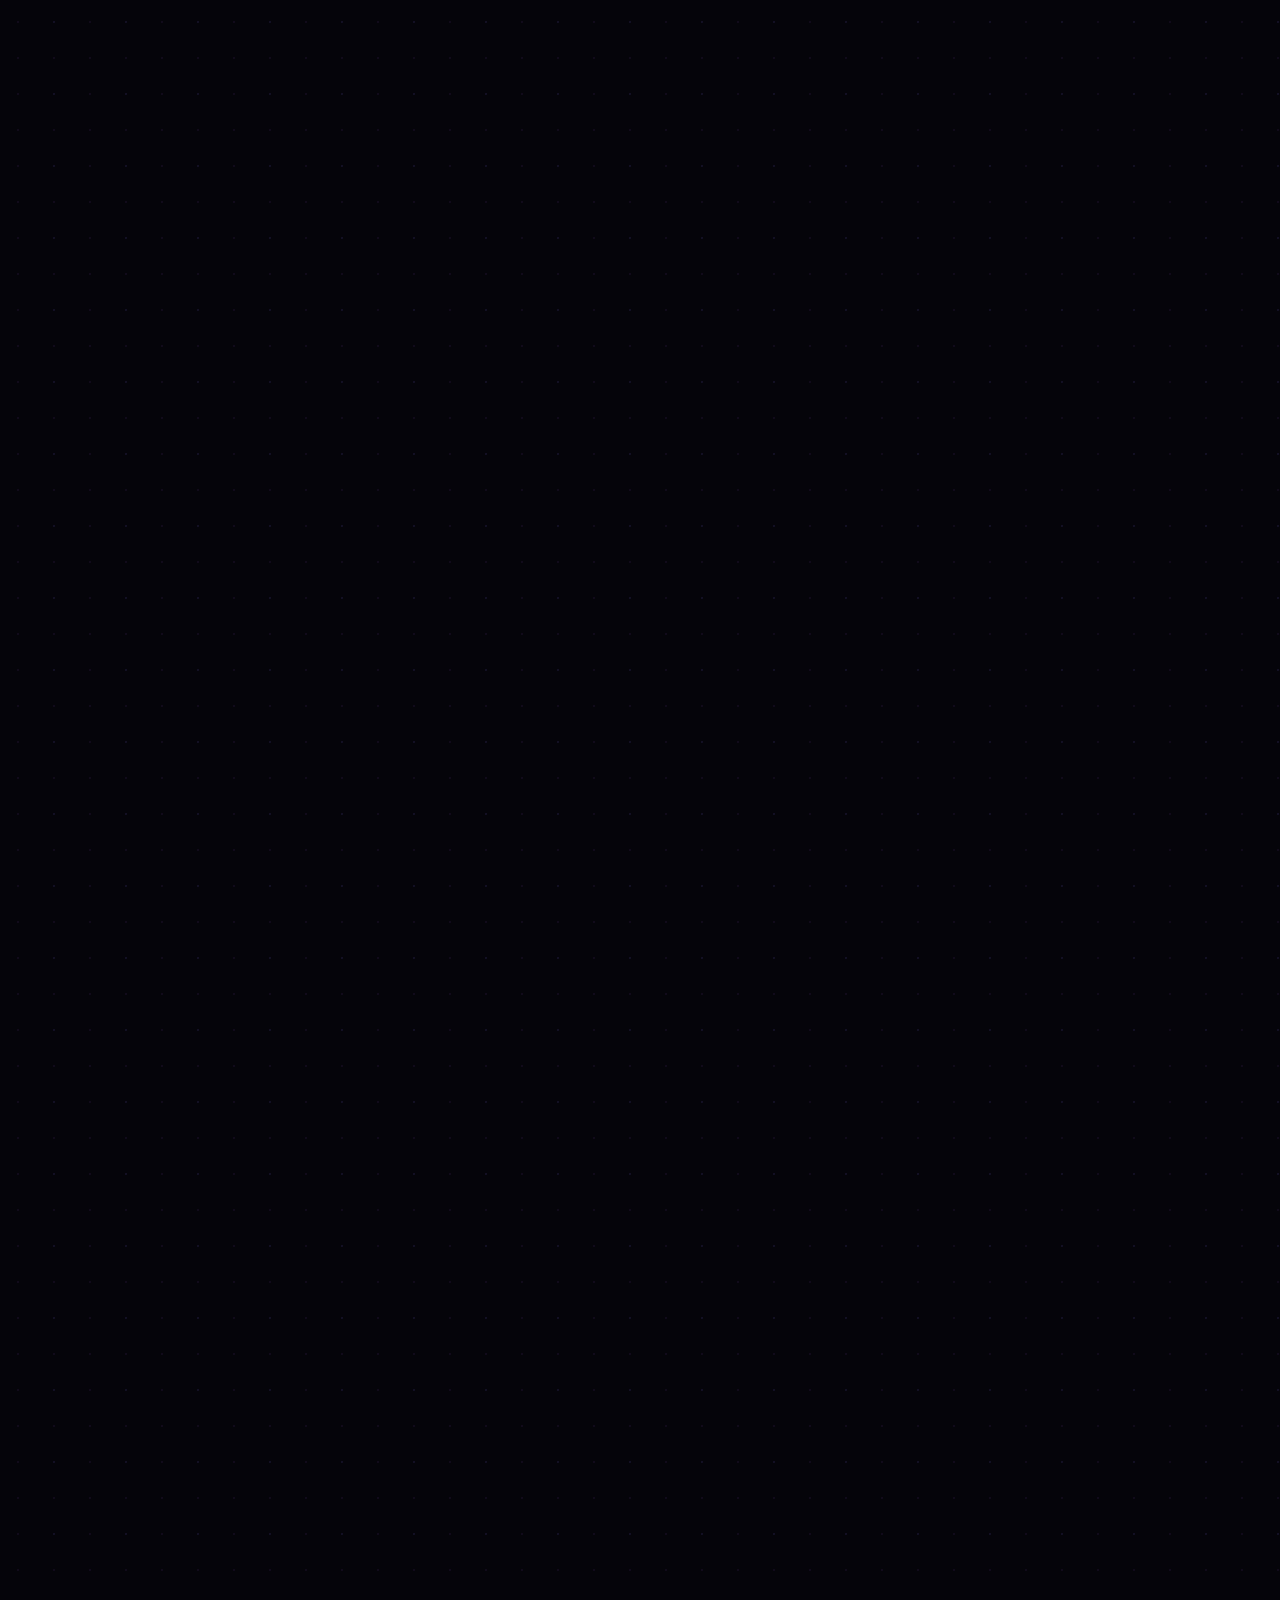
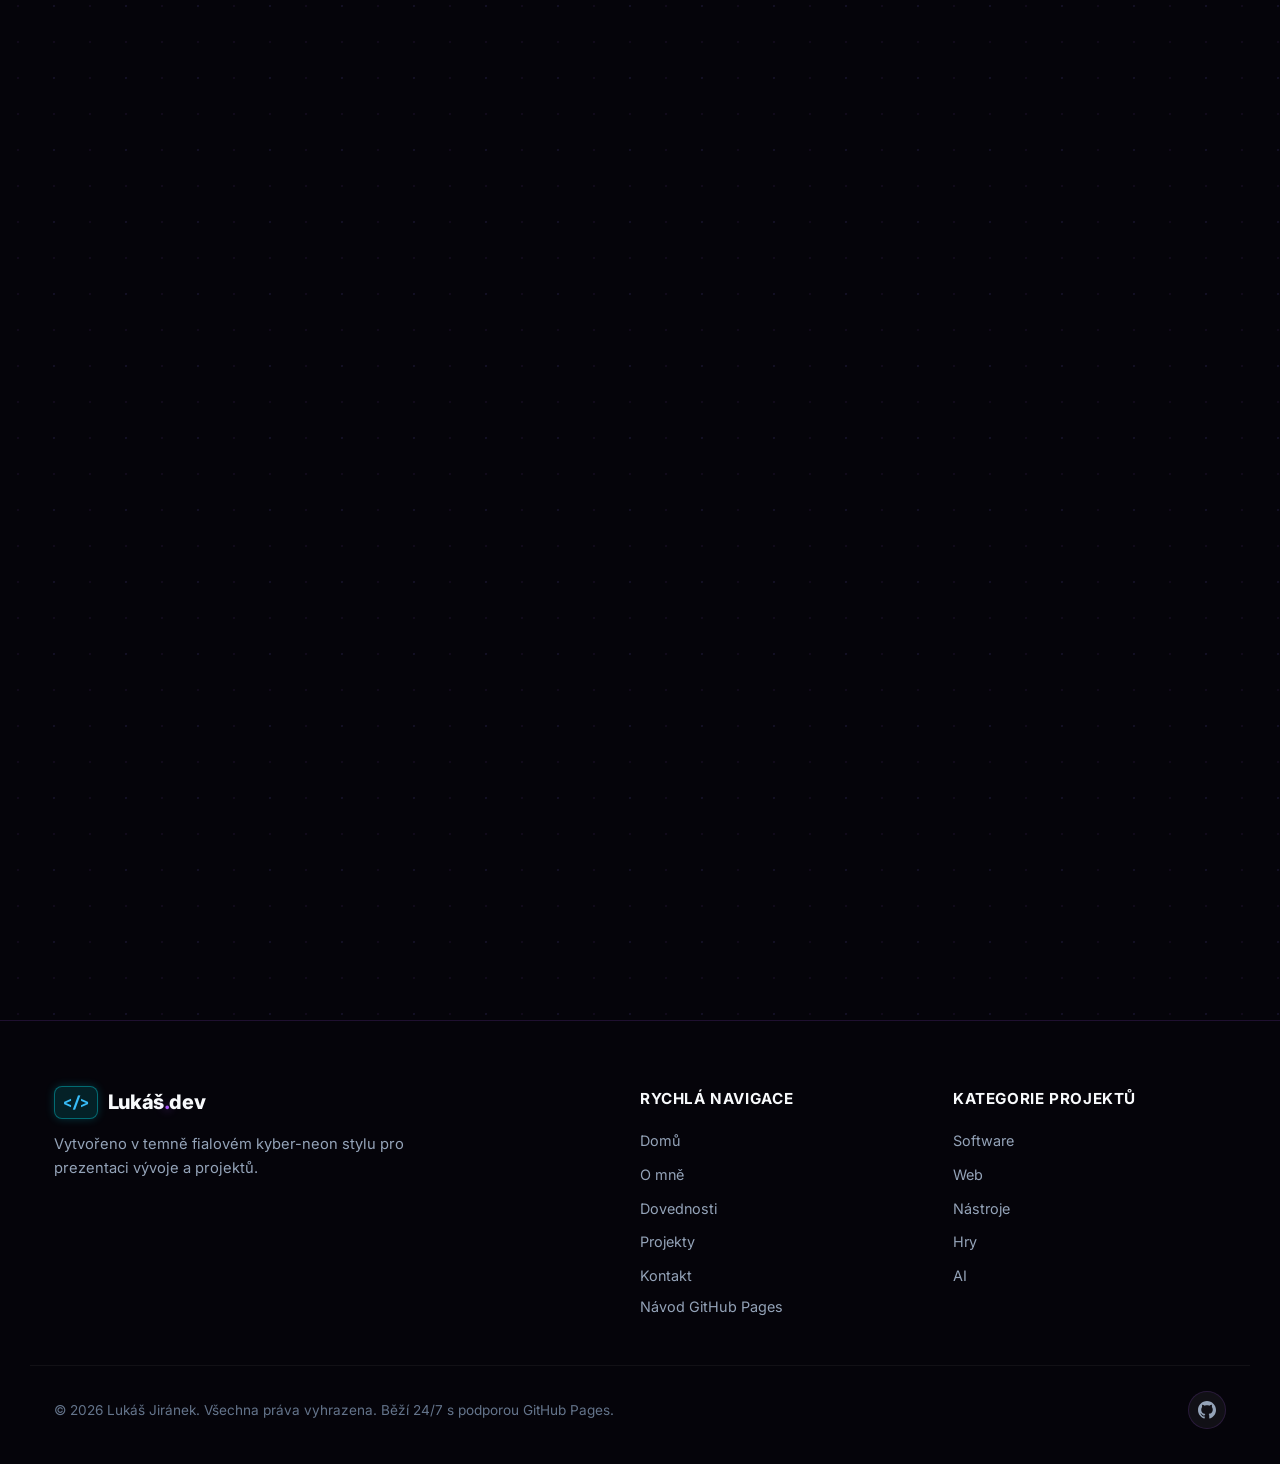
==== commit ad0a31f5: "Remove GitHub repos filter and API integration" ====
--- a/index.html
+++ b/index.html
@@ -692,10 +692,6 @@
               <svg width="14" height="14" viewBox="0 0 24 24" fill="none" stroke="currentColor" stroke-width="2"><rect x="4" y="4" width="16" height="16" rx="2"></rect><rect x="9" y="9" width="6" height="6"></rect><line x1="9" y1="1" x2="9" y2="4"></line><line x1="15" y1="1" x2="15" y2="4"></line><line x1="9" y1="20" x2="9" y2="23"></line><line x1="15" y1="20" x2="15" y2="23"></line><line x1="20" y1="9" x2="23" y2="9"></line><line x1="20" y1="14" x2="23" y2="14"></line><line x1="1" y1="9" x2="4" y2="9"></line><line x1="1" y1="14" x2="4" y2="14"></line></svg>
               <span>AI &amp; Skripty</span>
             </button>
-            <button class="filter-btn" data-filter="github" id="filter-btn-github" title="Zobrazit živé veřejné repozitáře z profilu @MentysTV">
-              <svg width="14" height="14" viewBox="0 0 24 24" fill="currentColor"><path d="M12 0c-6.626 0-12 5.373-12 12 0 5.302 3.438 9.8 8.207 11.387.599.111.793-.261.793-.577v-2.234c-3.338.726-4.033-1.416-4.033-1.416-.546-1.387-1.333-1.756-1.333-1.756-1.089-.745.083-.729.083-.729 1.205.084 1.839 1.237 1.839 1.237 1.07 1.834 2.807 1.304 3.492.997.107-.775.418-1.305.762-1.604-2.665-.305-5.467-1.334-5.467-5.931 0-1.311.469-2.381 1.236-3.221-.124-.303-.535-1.524.117-3.176 0 0 1.008-.322 3.301 1.23.957-.266 1.983-.399 3.003-.404 1.02.005 2.047.138 3.006.404 2.291-1.552 3.297-1.23 3.297-1.23.653 1.653.242 2.874.118 3.176.77.84 1.235 1.911 1.235 3.221 0 4.609-2.807 5.624-5.479 5.921.43.372.823 1.102.823 2.222v3.293c0 .319.192.694.801.576 4.765-1.589 8.199-6.086 8.199-11.386 0-6.627-5.373-12-12-12z"/></svg>
-              <span>GitHub Repozitáře</span>
-            </button>
           </div>
 
           <div class="projects-actions-right">
--- a/css/style.css
+++ b/css/style.css
@@ -3383,17 +3383,6 @@
   contain-intrinsic-size: auto 650px;
 }
 
-/* Tlačítko filtru GitHub Repozitáře */
-.filter-btn[data-filter="github"] {
-  border-color: rgba(56, 189, 248, 0.35);
-}
-
-.filter-btn[data-filter="github"]:hover,
-.filter-btn[data-filter="github"].active {
-  border-color: var(--neon-cyan);
-  box-shadow: 0 0 16px rgba(56, 189, 248, 0.28);
-  color: var(--neon-cyan);
-}
 
 /* Podpora prefers-reduced-motion */
 @media (prefers-reduced-motion: reduce) {
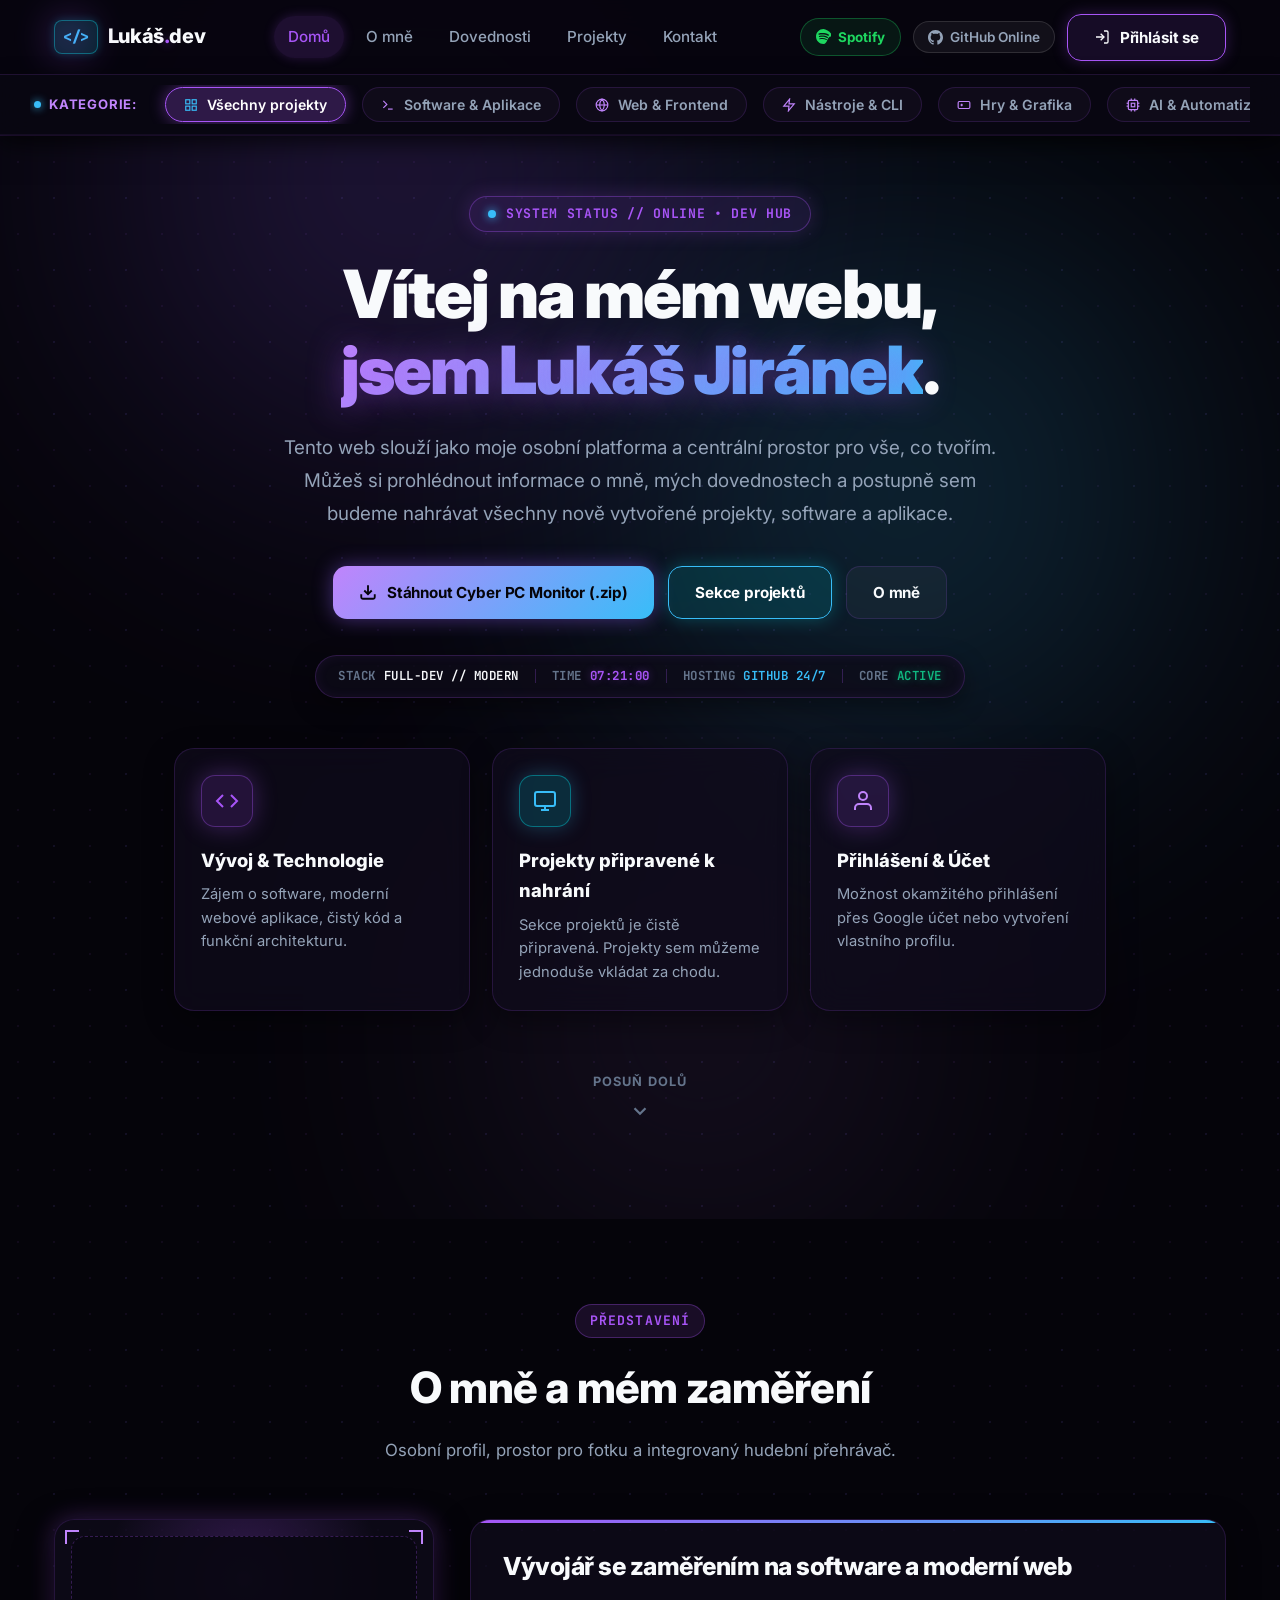
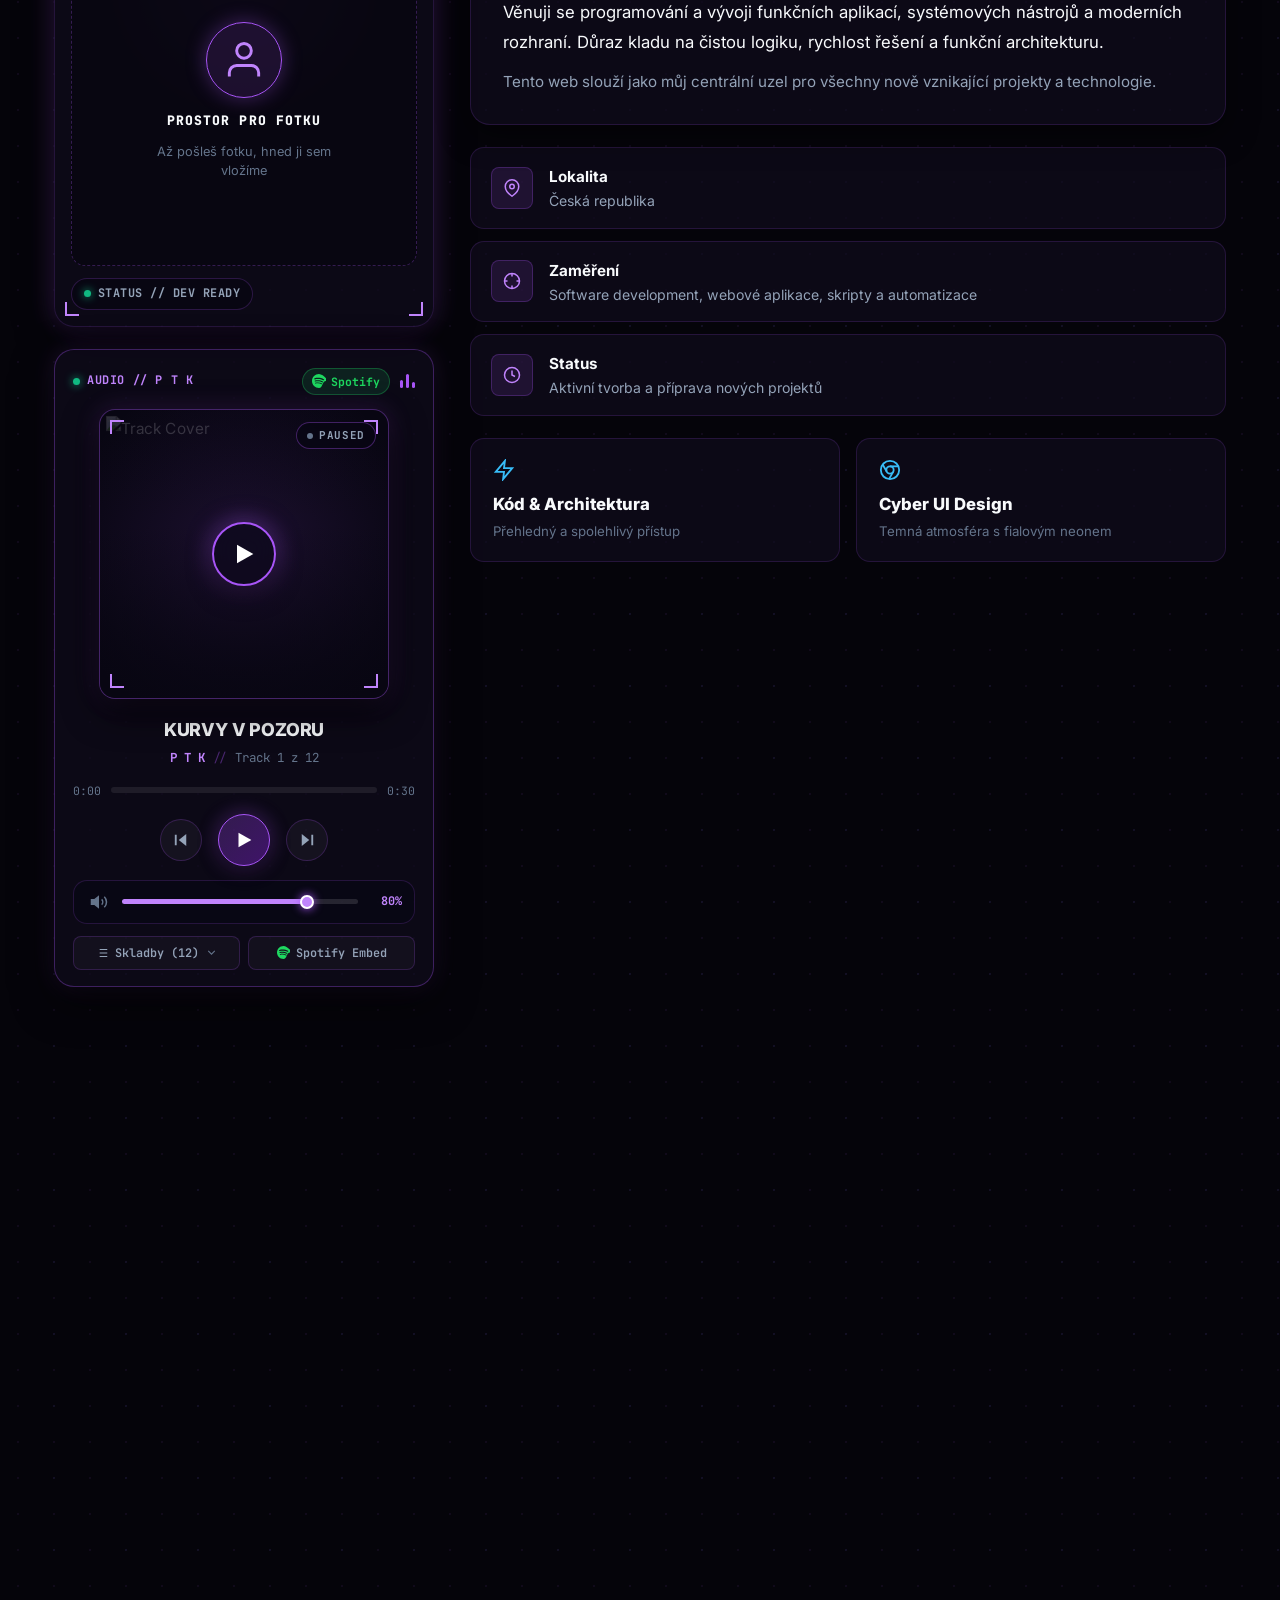
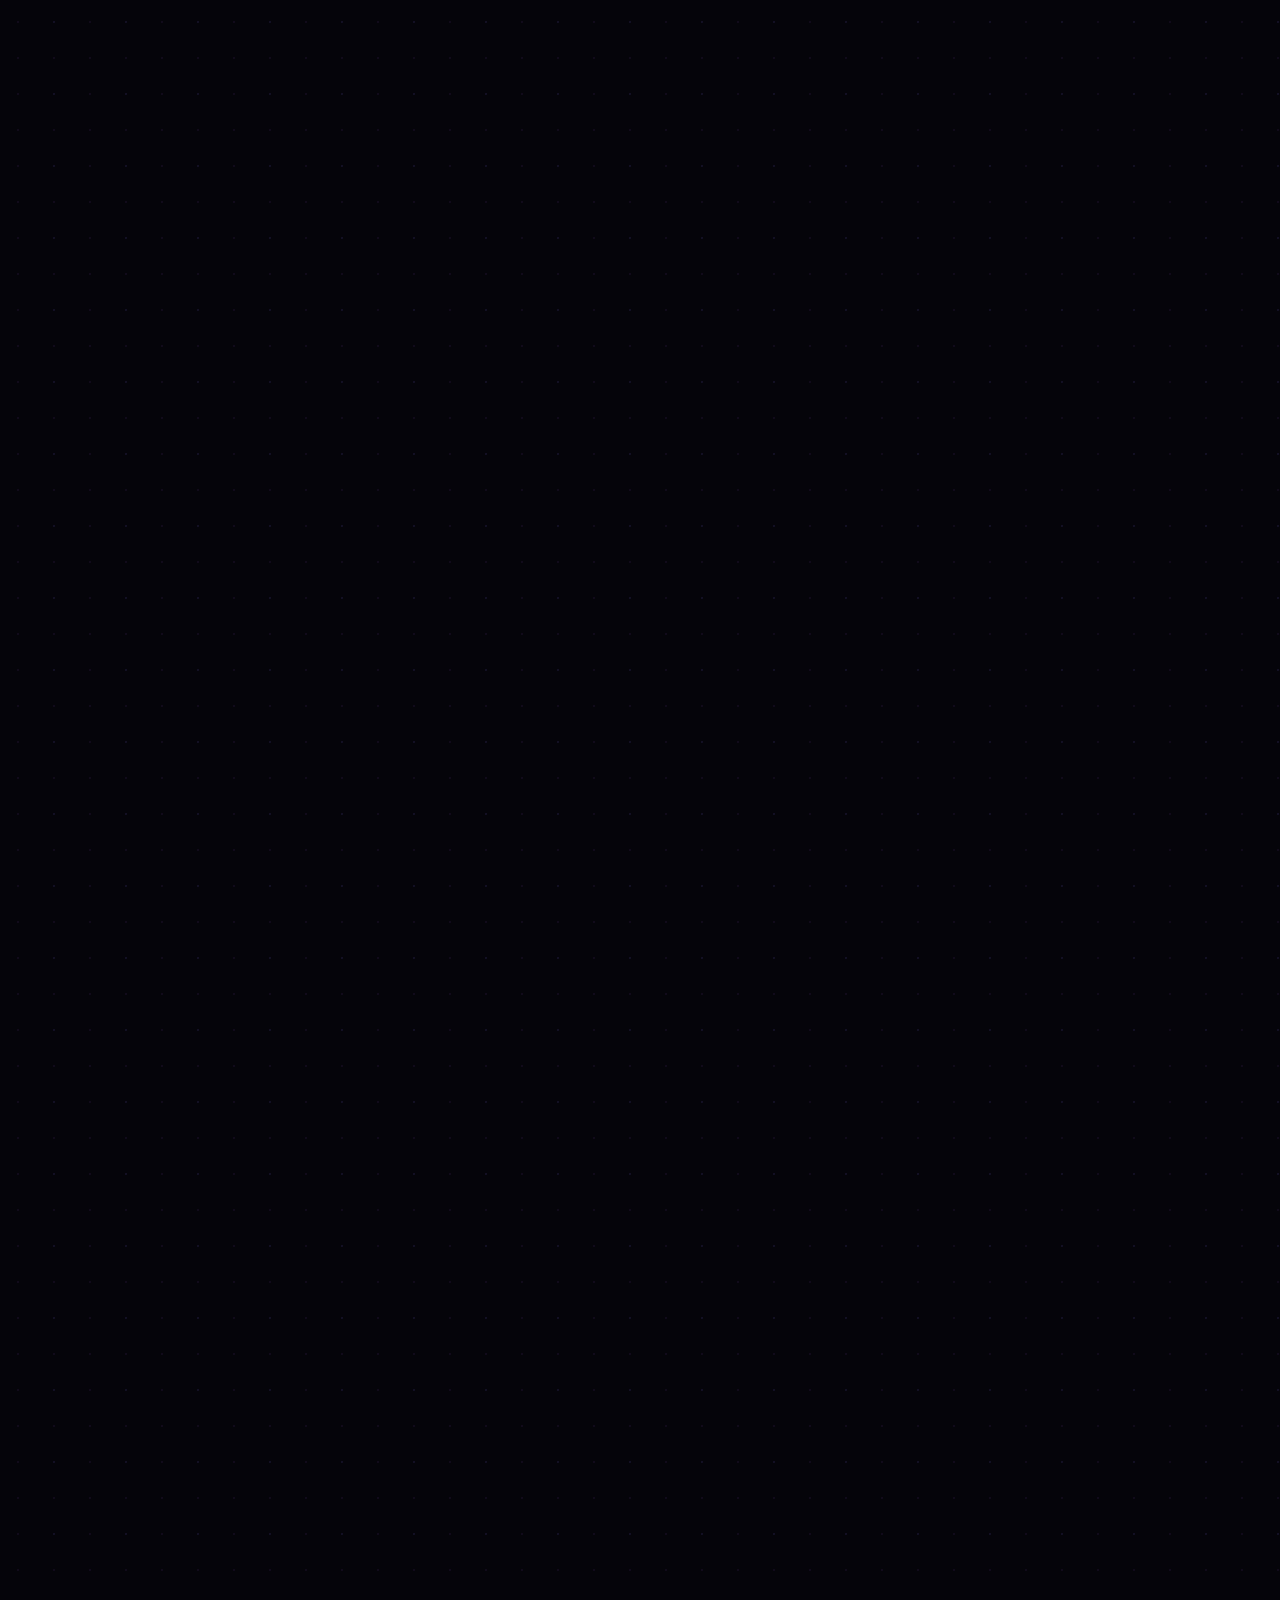
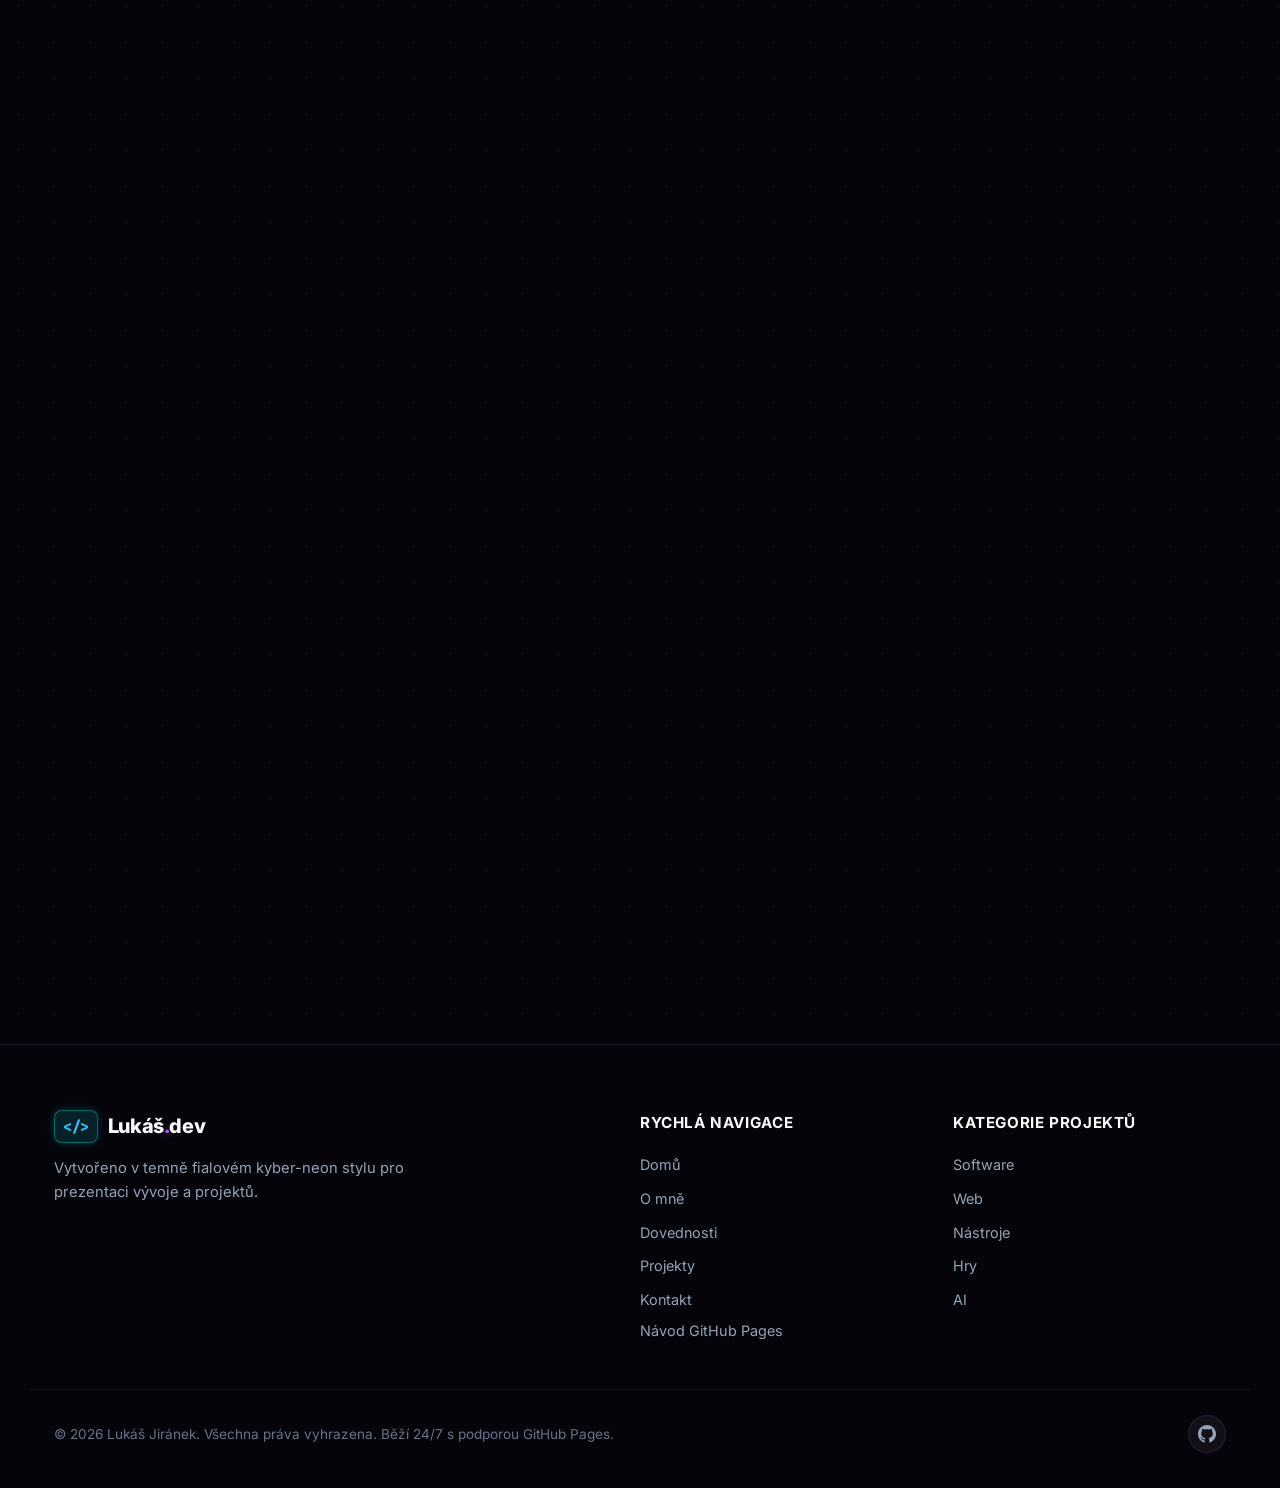
==== commit 7656b0be: "feat: in-app update notification system, unblock launcher, and v1.1.0 release" ====
--- a/index.html
+++ b/index.html
@@ -232,7 +232,7 @@
           </p>
 
           <div class="welcome-btn-group">
-            <a href="Cyber_PC_Monitor_v1.0.zip" download class="btn btn-primary" style="box-shadow: 0 0 20px rgba(139,92,246,0.45);" title="Stáhnout aplikaci pro PC">
+            <a href="Cyber_PC_Monitor_v1.1.zip" download class="btn btn-primary" style="box-shadow: 0 0 20px rgba(139,92,246,0.45);" title="Stáhnout aplikaci pro PC">
               <svg width="18" height="18" viewBox="0 0 24 24" fill="none" stroke="currentColor" stroke-width="2.5"><path d="M21 15v4a2 2 0 0 1-2 2H5a2 2 0 0 1-2-2v-4"></path><polyline points="7 10 12 15 17 10"></polyline><line x1="12" y1="15" x2="12" y2="3"></line></svg>
               <span>Stáhnout Cyber PC Monitor (.zip)</span>
             </a>
@@ -723,17 +723,17 @@
                 <span class="badge" style="background: rgba(16,185,129,0.15); color: #34d399; border: 1px solid rgba(16,185,129,0.35); font-size: 0.72rem; padding: 3px 10px; border-radius: 20px; font-weight: 700; letter-spacing: 0.05em; text-transform: uppercase;">Aplikace ke stažení</span>
                 <span style="font-size: 0.8rem; color: var(--text-secondary);">Windows &bull; Portable (bez nutnosti instalace)</span>
               </div>
-              <h3 style="font-size: 1.45rem; font-weight: 800; color: #fff; margin-bottom: 6px;">Cyber PC Monitor v1.0</h3>
+              <h3 style="font-size: 1.45rem; font-weight: 800; color: #fff; margin-bottom: 6px;">Cyber PC Monitor v1.1</h3>
               <p style="font-size: 0.92rem; color: var(--text-secondary); line-height: 1.5; margin: 0;">
-                Přenosná aplikace na měření a živé sledování výkonu PC. V reálném čase zobrazuje vytížení CPU i jednotlivých jader, paměť RAM, rychlosti čtení/zápisu disků a síťový tok v temném neonovém designu.
+                Přenosná aplikace na měření a živé sledování výkonu PC. Zobrazuje celkový stav počítače (🟢/🟡/🔴), interaktivního rádce "Co co znamená?", CPU per-core zátěž, RAM, disky, síť a automatickou kontrolu aktualizací.
               </p>
             </div>
           </div>
 
           <div style="display: flex; align-items: center; gap: 12px; flex-wrap: wrap;">
-            <a href="Cyber_PC_Monitor_v1.0.zip" download class="btn btn-primary" style="padding: 13px 24px; font-size: 0.95rem; box-shadow: 0 0 25px rgba(139,92,246,0.45); display: inline-flex; align-items: center; gap: 10px;" title="Stáhnout balíček s aplikací">
+            <a href="Cyber_PC_Monitor_v1.1.zip" download class="btn btn-primary" style="padding: 13px 24px; font-size: 0.95rem; box-shadow: 0 0 25px rgba(139,92,246,0.45); display: inline-flex; align-items: center; gap: 10px;" title="Stáhnout balíček s aplikací">
               <svg width="18" height="18" viewBox="0 0 24 24" fill="none" stroke="currentColor" stroke-width="2.5"><path d="M21 15v4a2 2 0 0 1-2 2H5a2 2 0 0 1-2-2v-4"></path><polyline points="7 10 12 15 17 10"></polyline><line x1="12" y1="15" x2="12" y2="3"></line></svg>
-              <span>Stáhnout pro Windows (.zip &bull; 9.3 MB)</span>
+              <span>Stáhnout pro Windows (.zip &bull; 9.4 MB)</span>
             </a>
           </div>
         </div>
